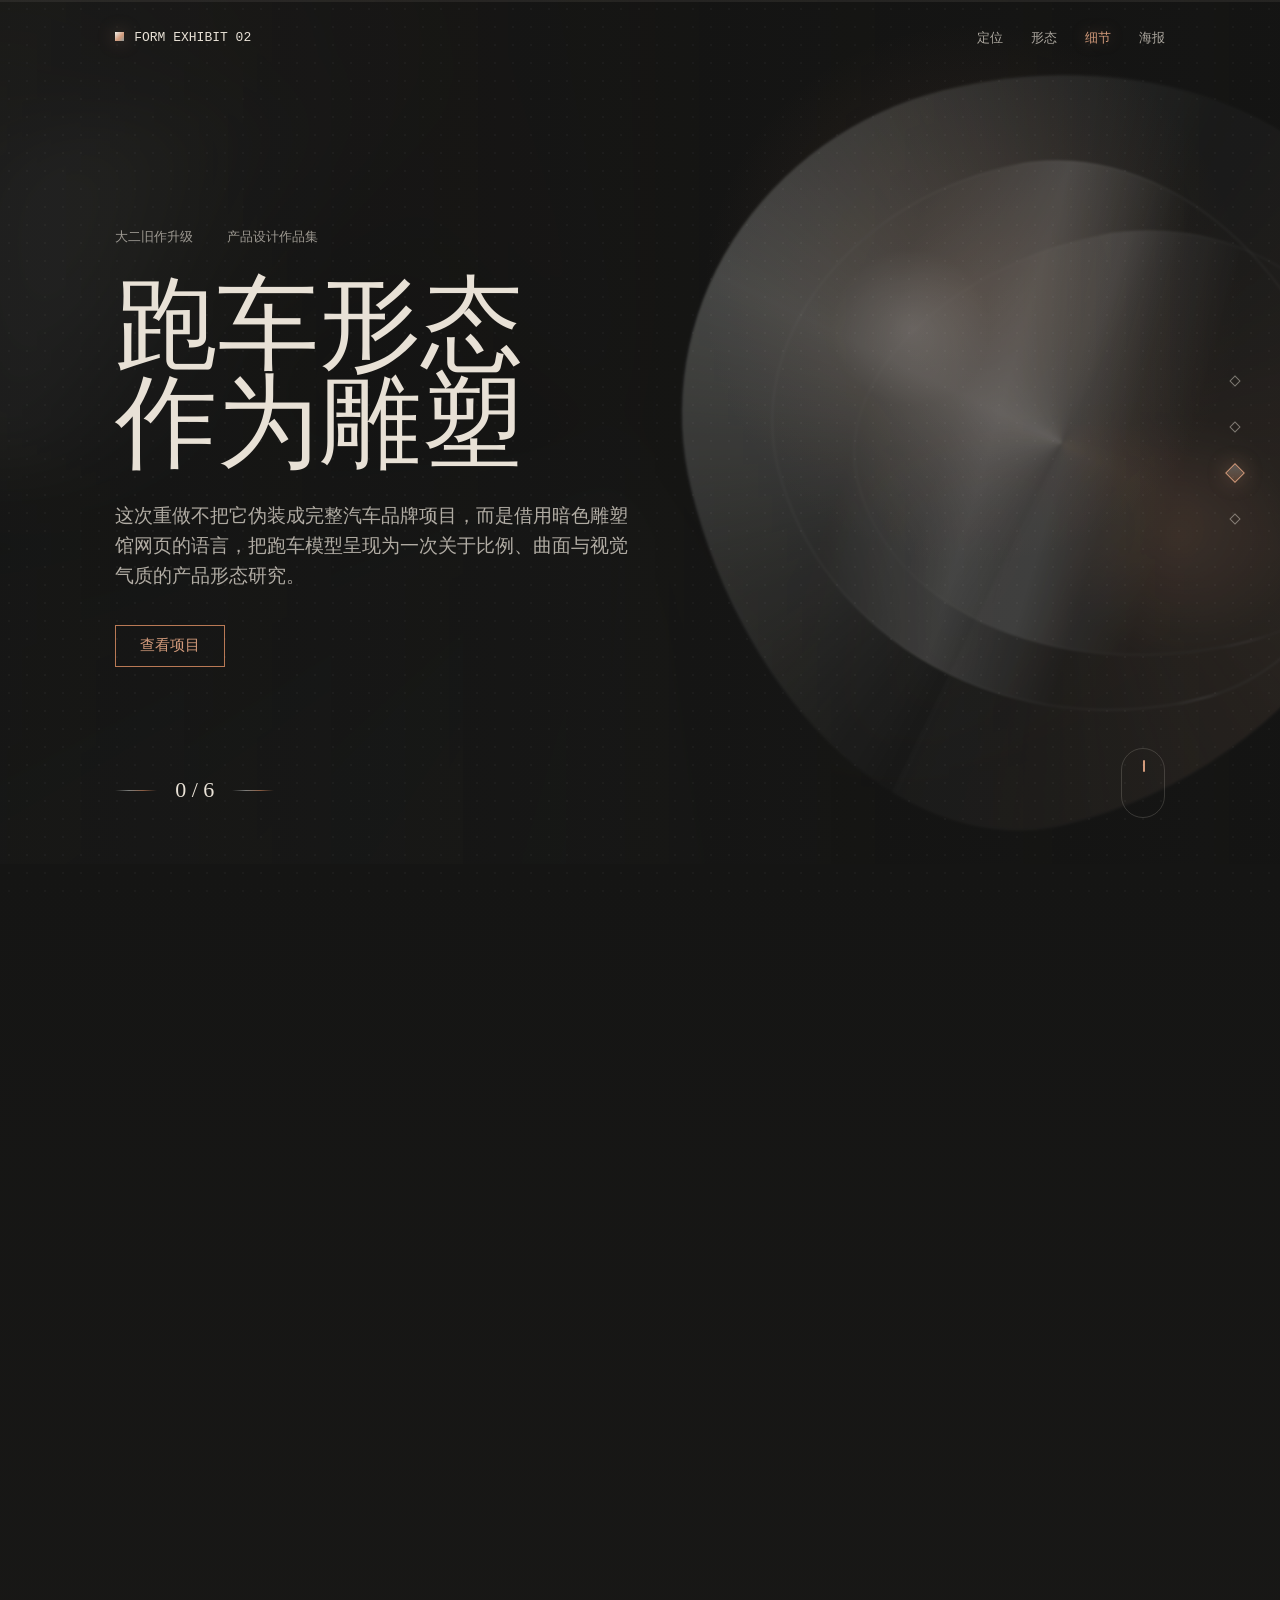
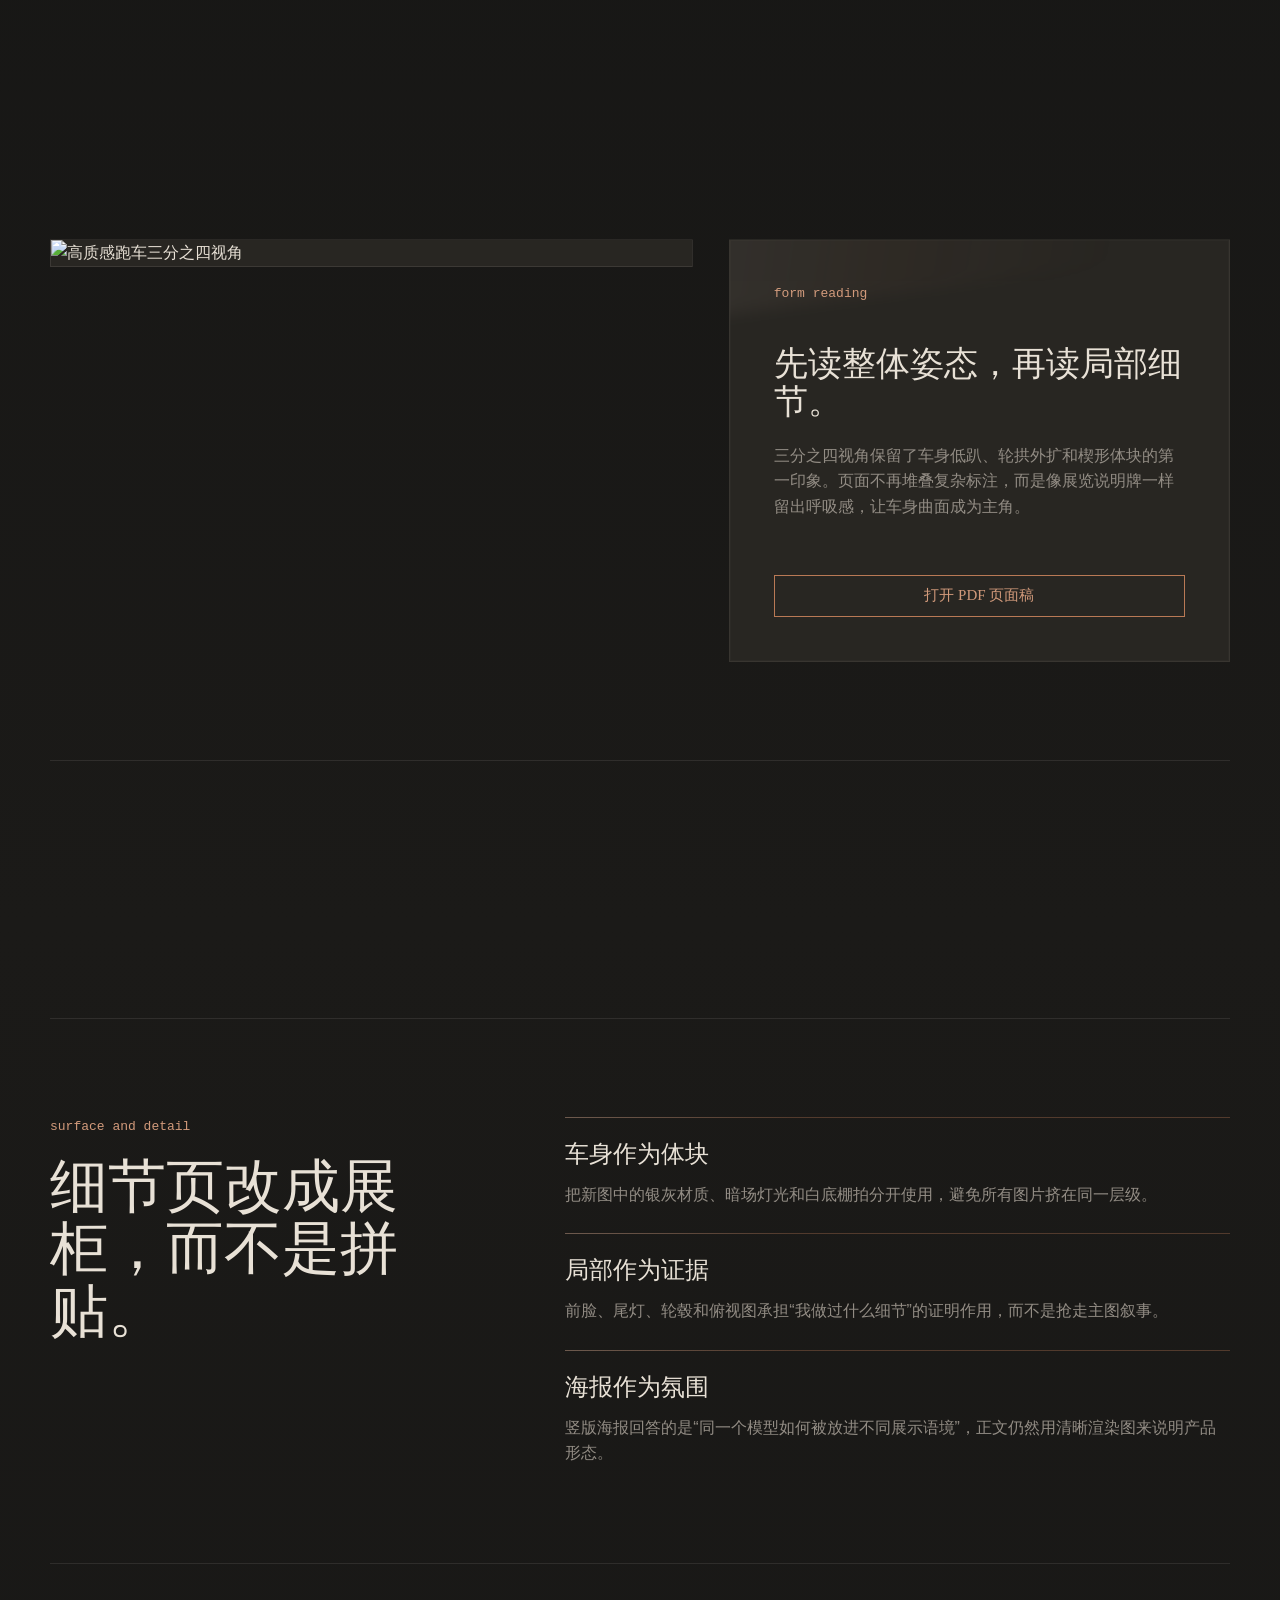
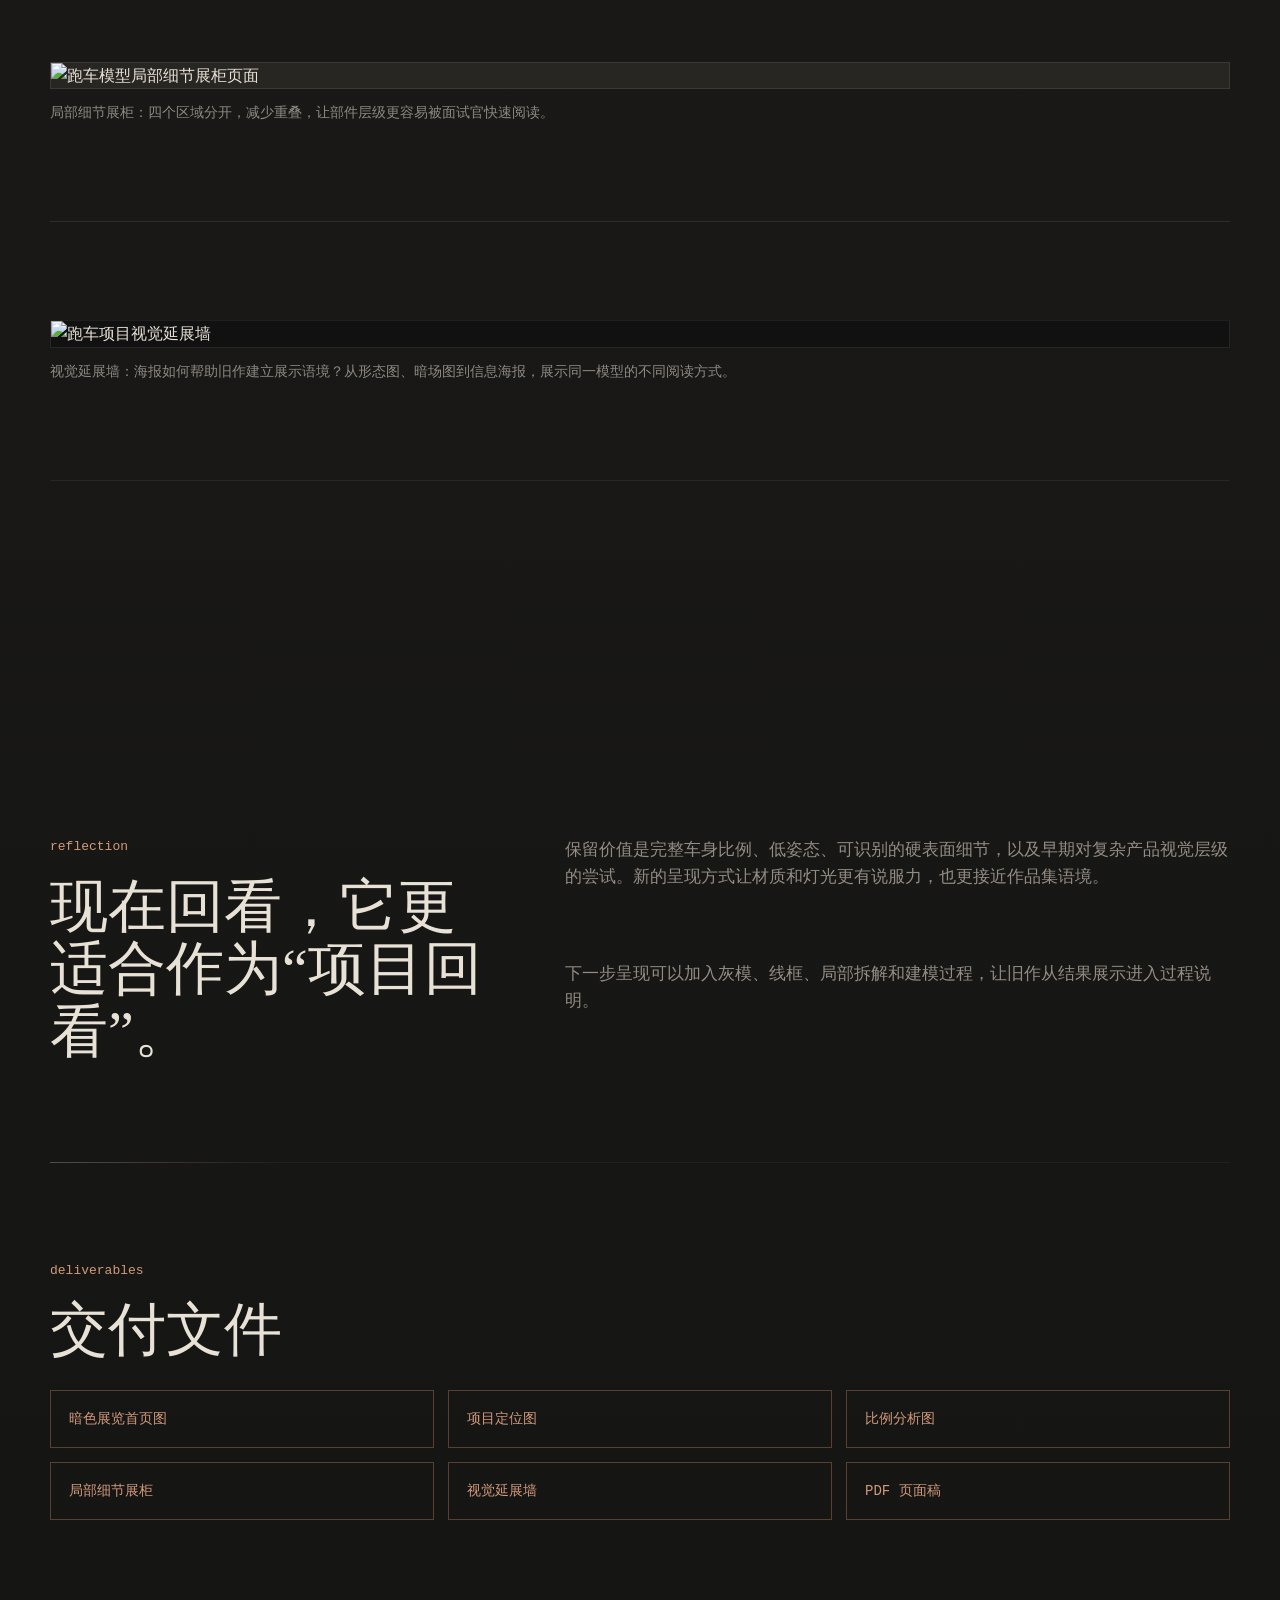
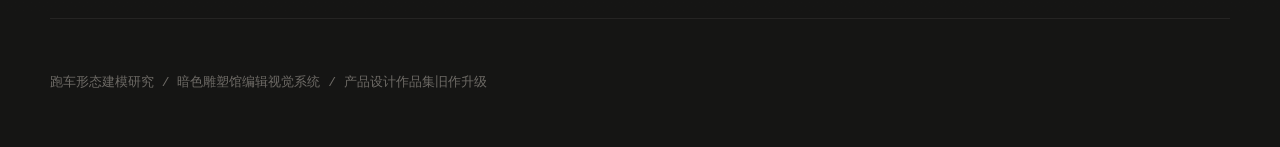
==== index.html @ 21f2e581 "Add portfolio page files" ====
<!doctype html>
<html lang="zh-CN">
  <head>
    <meta charset="utf-8">
    <meta name="viewport" content="width=device-width, initial-scale=1">
    <title>跑车形态建模研究｜旧作升级</title>
    <style>
      :root {
        --ink: #151514;
        --deep: #1d1c1a;
        --panel: #282622;
        --paper: #e8e1d6;
        --muted: #928c84;
        --copper: #b97955;
        --copper-soft: #d29a7b;
        --line: rgba(185, 121, 85, 0.42);
        --silver: #edf0ec;
        --steel: #8f9998;
        --liquid: rgba(223, 226, 220, 0.34);
        --ease-art: cubic-bezier(0.19, 1, 0.22, 1);
      }

      * {
        box-sizing: border-box;
      }

      html {
        scroll-behavior: smooth;
      }

      body {
        margin: 0;
        color: var(--paper);
        background: var(--ink);
        font-family: -apple-system, BlinkMacSystemFont, "Helvetica Neue", Arial, sans-serif;
        line-height: 1.58;
        overflow-x: hidden;
        isolation: isolate;
      }

      body::before {
        content: "";
        position: fixed;
        inset: 0;
        pointer-events: none;
        opacity: 0.12;
        background-image: radial-gradient(rgba(255, 255, 255, 0.24) 0 1px, transparent 1.4px);
        background-size: 18px 18px;
        mix-blend-mode: screen;
        z-index: 12;
      }

      .ambient-metal {
        position: fixed;
        inset: -24%;
        z-index: 0;
        pointer-events: none;
        opacity: 0.24;
        background:
          radial-gradient(ellipse at 18% 18%, rgba(237, 240, 236, 0.32), transparent 22%),
          radial-gradient(ellipse at 76% 62%, rgba(185, 121, 85, 0.26), transparent 24%),
          conic-gradient(from 140deg at 50% 50%, transparent, rgba(237, 240, 236, 0.18), rgba(143, 153, 152, 0.24), transparent 42%, rgba(210, 154, 123, 0.16), transparent 70%);
        filter: blur(34px) saturate(1.18);
        mix-blend-mode: screen;
        transform: translate3d(0, 0, 0) rotate(-8deg);
        animation: liquidMetalFloat 18s ease-in-out infinite alternate;
      }

      .ambient-metal::before,
      .ambient-metal::after {
        content: "";
        position: absolute;
        border-radius: 42% 58% 64% 36% / 45% 38% 62% 55%;
        background:
          linear-gradient(115deg, transparent 0 18%, rgba(237, 240, 236, 0.44), rgba(143, 153, 152, 0.18), transparent 58%),
          radial-gradient(circle at 32% 38%, rgba(255, 255, 255, 0.22), transparent 24%);
        -webkit-mask-image: linear-gradient(90deg, transparent, #000 18% 78%, transparent);
        mask-image: linear-gradient(90deg, transparent, #000 18% 78%, transparent);
        mix-blend-mode: screen;
      }

      .ambient-metal::before {
        left: 4%;
        top: 20%;
        width: 54%;
        height: 26%;
        animation: liquidRipple 11s ease-in-out infinite alternate;
      }

      .ambient-metal::after {
        right: 2%;
        bottom: 24%;
        width: 46%;
        height: 22%;
        opacity: 0.76;
        animation: liquidRipple 13s ease-in-out -3s infinite alternate-reverse;
      }

      .page-transition {
        position: fixed;
        inset: 0;
        z-index: 18;
        pointer-events: none;
        opacity: 0;
        transform: scaleX(0);
        transform-origin: left center;
        background:
          linear-gradient(90deg, transparent, rgba(237, 240, 236, 0.14), rgba(210, 154, 123, 0.18), transparent),
          linear-gradient(90deg, rgba(21, 21, 20, 0), rgba(232, 225, 214, 0.08), rgba(21, 21, 20, 0));
        mix-blend-mode: screen;
      }

      body.is-transitioning .page-transition {
        animation: pageMetalWipe 760ms var(--ease-art);
      }

      img {
        display: block;
        width: 100%;
        height: auto;
      }

      a {
        color: inherit;
      }

      button {
        font: inherit;
      }

      .serif {
        font-family: Georgia, "Songti SC", "STSong", serif;
      }

      .mono {
        font-family: ui-monospace, SFMono-Regular, Menlo, Monaco, Consolas, monospace;
      }

      .topbar {
        position: fixed;
        top: 28px;
        left: 9vw;
        right: 9vw;
        z-index: 2;
        display: flex;
        justify-content: space-between;
        align-items: center;
        color: rgba(232, 225, 214, 0.88);
        font-size: 13px;
        mix-blend-mode: normal;
        transition: top 420ms ease, padding 420ms ease, transform 420ms ease, background 420ms ease, border-color 420ms ease;
      }

      .topbar.is-scrolled {
        top: 16px;
        padding: 12px 16px;
        background: rgba(21, 21, 20, 0.72);
        border: 1px solid rgba(232, 225, 214, 0.10);
        backdrop-filter: blur(18px);
        box-shadow: 0 18px 48px rgba(0, 0, 0, 0.24);
        animation: panelBreath 5.8s ease-in-out infinite;
      }

      .brand {
        letter-spacing: 0;
        color: var(--paper);
      }

      .brand::before {
        content: "";
        display: inline-block;
        width: 9px;
        height: 9px;
        margin-right: 10px;
        background: linear-gradient(135deg, var(--silver), var(--copper-soft) 58%, var(--steel));
        box-shadow: 0 0 18px rgba(210, 154, 123, 0.34);
        vertical-align: 0;
        animation: breathGlow 4.8s ease-in-out infinite;
      }

      nav {
        display: flex;
        gap: 28px;
      }

      nav a {
        color: rgba(232, 225, 214, 0.72);
        text-decoration: none;
        transition: color 220ms ease, text-shadow 220ms ease;
      }

      nav a:hover,
      nav a.is-active {
        color: var(--copper-soft);
        text-shadow: 0 0 16px rgba(210, 154, 123, 0.35);
      }

      .progress {
        position: fixed;
        top: 0;
        left: 0;
        right: 0;
        z-index: 20;
        height: 2px;
        background: rgba(232, 225, 214, 0.08);
      }

      .progress span {
        display: block;
        width: calc(var(--progress, 0) * 1%);
        height: 100%;
        background: linear-gradient(90deg, var(--copper), var(--silver), var(--copper-soft));
        box-shadow: 0 0 18px rgba(210, 154, 123, 0.44);
        transition: width 90ms linear;
        animation: breathLine 4.2s ease-in-out infinite;
      }

      .chapter-rail {
        position: fixed;
        right: 28px;
        top: 50%;
        z-index: 8;
        display: grid;
        gap: 12px;
        transform: translateY(-50%);
      }

      .chapter-dot {
        width: 34px;
        height: 34px;
        border: 0;
        background: transparent;
        color: rgba(232, 225, 214, 0.46);
        cursor: pointer;
        position: relative;
      }

      .chapter-dot::before {
        content: "";
        position: absolute;
        left: 50%;
        top: 50%;
        width: 6px;
        height: 6px;
        border: 1px solid currentColor;
        transform: translate(-50%, -50%) rotate(45deg);
        transition: width 220ms ease, height 220ms ease, color 220ms ease, background 220ms ease;
      }

      .chapter-dot.is-active {
        color: var(--copper-soft);
      }

      .chapter-dot.is-active::before {
        width: 12px;
        height: 12px;
        background: linear-gradient(135deg, rgba(237, 240, 236, 0.26), rgba(185, 121, 85, 0.32));
        box-shadow: 0 0 20px rgba(210, 154, 123, 0.38);
        animation: breathGlow 4.6s ease-in-out infinite;
      }

      .hero {
        min-height: 96vh;
        position: relative;
        display: grid;
        grid-template-columns: minmax(0, 0.9fr) minmax(420px, 0.8fr);
        gap: 72px;
        align-items: center;
        padding: 110px 9vw 80px;
        overflow: hidden;
        background:
          radial-gradient(circle at 76% 34%, rgba(185, 121, 85, 0.16), transparent 24%),
          linear-gradient(90deg, rgba(21, 21, 20, 0.58), rgba(21, 21, 20, 0.92)),
          url("assets/sculptural-editorial/source/08_dark_rear.png") center / cover no-repeat;
        background-position: center calc(50% + var(--hero-shift, 0px));
        isolation: isolate;
      }

      .metal-flow {
        position: absolute;
        right: -12vw;
        top: 8vh;
        z-index: 0;
        width: min(58vw, 760px);
        height: min(58vw, 760px);
        pointer-events: none;
        opacity: 0.42;
        border-radius: 46% 54% 62% 38% / 44% 42% 58% 56%;
        background:
          radial-gradient(circle at 34% 30%, rgba(255, 255, 255, 0.42), transparent 11%),
          radial-gradient(circle at 62% 66%, rgba(210, 154, 123, 0.28), transparent 18%),
          conic-gradient(from 220deg, rgba(237, 240, 236, 0.02), rgba(237, 240, 236, 0.52), rgba(78, 84, 85, 0.18), rgba(210, 154, 123, 0.26), rgba(237, 240, 236, 0.06));
        filter: blur(1px) contrast(1.08);
        mix-blend-mode: screen;
        transform: rotate(-14deg);
        animation: liquidMetalFloat 14s ease-in-out infinite alternate;
      }

      .metal-flow::before,
      .metal-flow::after {
        content: "";
        position: absolute;
        inset: 12%;
        border-radius: 52% 48% 37% 63% / 42% 62% 38% 58%;
        border: 1px solid rgba(237, 240, 236, 0.18);
        background: linear-gradient(120deg, transparent 0 24%, rgba(255, 255, 255, 0.34), transparent 58%);
        mix-blend-mode: screen;
        animation: liquidRipple 8.5s ease-in-out infinite alternate;
      }

      .metal-flow::after {
        inset: 24% 5% 18% 22%;
        opacity: 0.7;
        animation-duration: 10.5s;
        animation-direction: alternate-reverse;
      }

      .hero::after {
        content: "";
        position: absolute;
        inset: auto 9vw 46px auto;
        width: 42px;
        height: 68px;
        border: 1px solid rgba(232, 225, 214, 0.22);
        border-radius: 999px;
        opacity: 0.8;
        z-index: 2;
      }

      .hero::before {
        content: "";
        position: absolute;
        right: calc(9vw + 20px);
        bottom: 92px;
        z-index: 1;
        width: 2px;
        height: 12px;
        background: var(--copper-soft);
        border-radius: 999px;
        animation: scrollPulse 1.6s ease-in-out infinite;
      }

      .hero-inner {
        position: relative;
        z-index: 2;
        max-width: 760px;
        animation: heroTextIn 900ms ease both;
      }

      .hero-visual {
        position: relative;
        z-index: 1;
        width: min(100%, 720px);
        margin: 0 0 0 auto;
        cursor: zoom-in;
        animation: heroImageIn 1100ms 120ms ease both;
      }

      .hero-visual::before {
        content: "";
        position: absolute;
        inset: -28px;
        border: 1px solid rgba(232, 225, 214, 0.10);
        transform: translate(22px, 22px);
      }

      .hero-visual img {
        position: relative;
        z-index: 1;
        border: 1px solid rgba(232, 225, 214, 0.18);
        box-shadow: 0 24px 80px rgba(0, 0, 0, 0.36);
      }

      .meta-line {
        display: flex;
        flex-wrap: wrap;
        gap: 34px;
        margin-bottom: 28px;
        color: rgba(232, 225, 214, 0.64);
        font-size: 13px;
      }

      h1,
      h2,
      h3 {
        margin: 0;
        font-family: Georgia, "Songti SC", "STSong", serif;
        font-weight: 400;
        letter-spacing: 0;
      }

      h1 {
        max-width: 720px;
        font-size: clamp(48px, 8vw, 104px);
        line-height: 0.96;
      }

      .hero-copy {
        max-width: 620px;
        margin: 28px 0 0;
        color: rgba(232, 225, 214, 0.74);
        font-size: 19px;
      }

      .outline-button {
        display: inline-flex;
        align-items: center;
        justify-content: center;
        min-height: 42px;
        margin-top: 34px;
        padding: 0 24px;
        border: 1px solid var(--copper);
        color: var(--copper-soft);
        text-decoration: none;
        font-family: Georgia, "Songti SC", "STSong", serif;
        font-size: 15px;
        cursor: pointer;
        position: relative;
        overflow: hidden;
        isolation: isolate;
        box-shadow: 0 0 0 rgba(210, 154, 123, 0);
        transition: background 240ms ease, color 240ms ease, transform 240ms ease, border-color 240ms ease, box-shadow 240ms ease;
      }

      .outline-button::before {
        content: "";
        position: absolute;
        inset: -55% -80%;
        pointer-events: none;
        background: linear-gradient(105deg, transparent 34%, rgba(237, 240, 236, 0.42), rgba(210, 154, 123, 0.26), transparent 66%);
        mix-blend-mode: screen;
        transform: translateX(-58%) rotate(10deg);
        transition: transform 720ms var(--ease-art), opacity 300ms ease;
        opacity: 0;
      }

      .outline-button:hover {
        background: rgba(185, 121, 85, 0.15);
        border-color: var(--copper-soft);
        color: var(--paper);
        transform: translateY(-2px);
        box-shadow: 0 0 26px rgba(210, 154, 123, 0.18);
      }

      .outline-button:hover::before {
        opacity: 1;
        transform: translateX(58%) rotate(10deg);
      }

      .hero-count {
        position: absolute;
        left: 9vw;
        bottom: 56px;
        display: flex;
        gap: 18px;
        align-items: center;
        color: var(--paper);
        font-family: Georgia, "Songti SC", "STSong", serif;
        font-size: 22px;
        z-index: 2;
      }

      .hero-count::before,
      .hero-count::after {
        content: "";
        width: 42px;
        height: 1px;
        background: linear-gradient(90deg, transparent, rgba(237, 240, 236, 0.48), rgba(185, 121, 85, 0.72), transparent);
        animation: breathLine 4.8s ease-in-out infinite;
      }

      main {
        position: relative;
        z-index: 1;
        overflow: hidden;
        background: linear-gradient(180deg, var(--ink), #1b1a18 42%, var(--ink));
      }

      section {
        width: min(1180px, calc(100% - 48px));
        margin: 0 auto;
        padding: 98px 0;
        border-bottom: 1px solid rgba(232, 225, 214, 0.10);
        scroll-margin-top: 96px;
        position: relative;
      }

      section::before {
        content: "";
        position: absolute;
        left: 0;
        top: -1px;
        width: clamp(92px, 18vw, 260px);
        height: 1px;
        background: linear-gradient(90deg, rgba(237, 240, 236, 0.62), rgba(185, 121, 85, 0.56), transparent);
        opacity: 0.24;
        transform: scaleX(0.5);
        transform-origin: left center;
        transition: opacity 920ms ease, transform 920ms var(--ease-art);
      }

      .reveal {
        opacity: 0;
        transform: translateY(42px);
        filter: blur(10px);
        clip-path: inset(9% 0 0 0);
        transition:
          opacity 900ms var(--ease-art) var(--reveal-delay, 0ms),
          transform 900ms var(--ease-art) var(--reveal-delay, 0ms),
          filter 900ms ease var(--reveal-delay, 0ms),
          clip-path 900ms var(--ease-art) var(--reveal-delay, 0ms);
      }

      .reveal.slide-left {
        transform: translateX(-46px) skewY(1.6deg);
      }

      .reveal.slide-right {
        transform: translateX(46px) skewY(-1.6deg);
      }

      .reveal.scale-in {
        transform: scale(0.94);
      }

      .reveal.tilt-in {
        transform: perspective(900px) rotateX(7deg) translateY(46px);
        transform-origin: top center;
      }

      .reveal.wipe-up {
        transform: translateY(14px);
        clip-path: inset(100% 0 0 0);
      }

      .reveal.depth-in {
        transform: translateY(54px) scale(0.975);
        filter: blur(14px) brightness(0.86);
      }

      .reveal.in-view {
        opacity: 1;
        transform: none;
        filter: none;
        clip-path: inset(0);
      }

      section.reveal.in-view::before {
        opacity: 0.72;
        transform: scaleX(1);
      }

      .intro {
        display: grid;
        grid-template-columns: 0.88fr 1.12fr;
        gap: 78px;
        align-items: start;
      }

      .eyebrow {
        margin: 0 0 18px;
        color: var(--copper-soft);
        font-size: 13px;
      }

      h2 {
        font-size: clamp(34px, 5vw, 58px);
        line-height: 1.08;
      }

      p {
        margin: 0;
        color: var(--muted);
        font-size: 16px;
      }

      .body-copy {
        display: grid;
        gap: 22px;
      }

      .body-copy p {
        font-size: 17px;
      }

      .meta-table {
        border-top: 1px solid var(--line);
      }

      .meta-row {
        display: grid;
        grid-template-columns: 138px 1fr;
        gap: 20px;
        padding: 18px 0;
        border-bottom: 1px solid rgba(185, 121, 85, 0.24);
      }

      .meta-label {
        color: var(--copper-soft);
        font-size: 13px;
      }

      .meta-value {
        color: var(--paper);
        font-size: 15px;
      }

      .wide-image {
        width: min(1500px, calc(100vw - 48px));
        margin-left: 50%;
        transform: translateX(-50%);
        background: #111;
        position: relative;
        overflow: hidden;
        box-shadow: 0 34px 90px rgba(0, 0, 0, 0.22);
      }

      .wide-image::before {
        content: "";
        position: absolute;
        inset: 0;
        z-index: 2;
        pointer-events: none;
        background: linear-gradient(104deg, transparent 8%, rgba(237, 240, 236, 0.2) 32%, rgba(210, 154, 123, 0.14) 44%, transparent 62%);
        mix-blend-mode: screen;
        transform: translateX(-76%) skewX(-12deg);
        animation: liquidScan 7.5s ease-in-out infinite;
      }

      .wide-image img {
        max-height: none;
        object-fit: contain;
        position: relative;
        z-index: 1;
      }

      .caption {
        margin-top: 14px;
        color: rgba(232, 225, 214, 0.54);
        font-size: 14px;
      }

      .split-feature {
        display: grid;
        grid-template-columns: 1fr 0.78fr;
        gap: 36px;
        align-items: stretch;
      }

      .feature-panel {
        background: var(--panel);
        padding: 44px;
        display: grid;
        align-content: center;
        gap: 22px;
        border: 1px solid rgba(232, 225, 214, 0.08);
        position: relative;
        overflow: hidden;
        box-shadow: inset 0 0 0 1px rgba(237, 240, 236, 0.02);
      }

      .feature-panel::before {
        content: "";
        position: absolute;
        inset: -45% -25% auto;
        height: 62%;
        pointer-events: none;
        background: linear-gradient(105deg, transparent, rgba(237, 240, 236, 0.20), rgba(210, 154, 123, 0.12), transparent);
        filter: blur(8px);
        opacity: 0.38;
        transform: translateX(-32%) rotate(-7deg);
        animation: liquidScan 8.4s ease-in-out infinite;
      }

      .feature-panel.in-view {
        animation: panelBreath 6.2s ease-in-out infinite;
      }

      .feature-panel h3 {
        font-size: 34px;
        line-height: 1.12;
      }

      .grid-two,
      .grid-three {
        display: grid;
        gap: 28px;
      }

      .grid-two {
        grid-template-columns: repeat(2, minmax(0, 1fr));
      }

      .grid-three {
        grid-template-columns: repeat(3, minmax(0, 1fr));
      }

      figure {
        margin: 0;
        position: relative;
        overflow: clip;
        cursor: zoom-in;
        isolation: isolate;
        transition: transform 320ms ease, filter 320ms ease;
      }

      figure::before {
        content: "";
        position: absolute;
        inset: 0;
        z-index: 2;
        pointer-events: none;
        background: linear-gradient(112deg, transparent 18%, rgba(237, 240, 236, 0.28), rgba(210, 154, 123, 0.14), transparent 62%);
        mix-blend-mode: screen;
        opacity: 0;
        transform: translateX(-92%) skewX(-14deg);
      }

      figure img {
        background: var(--panel);
        border: 1px solid rgba(232, 225, 214, 0.10);
        position: relative;
        z-index: 1;
        transition: transform 520ms ease, filter 520ms ease, border-color 320ms ease;
      }

      figure:hover {
        transform: translateY(-4px);
      }

      figure:hover::before {
        animation: metalSweep 980ms var(--ease-art);
        opacity: 0.72;
      }

      figure:hover img {
        transform: scale(1.018);
        filter: brightness(1.06);
        border-color: rgba(185, 121, 85, 0.42);
      }

      figure.reveal.in-view:hover {
        transform: translateY(-4px);
      }

      figcaption {
        padding-top: 12px;
        color: rgba(232, 225, 214, 0.56);
        font-size: 14px;
        position: relative;
        z-index: 3;
      }

      .analysis {
        display: grid;
        grid-template-columns: 0.8fr 1.2fr;
        gap: 72px;
      }

      .points {
        display: grid;
        gap: 26px;
      }

      .point {
        padding-top: 18px;
        border-top: 1px solid rgba(185, 121, 85, 0.35);
        position: relative;
        transition: border-color 260ms ease, transform 260ms ease;
      }

      .point::before {
        content: "";
        position: absolute;
        left: 0;
        top: -1px;
        width: 34%;
        height: 1px;
        background: linear-gradient(90deg, rgba(237, 240, 236, 0.62), transparent);
        opacity: 0.28;
        animation: breathLine 5.6s ease-in-out infinite;
      }

      .point:hover {
        border-color: var(--copper-soft);
        transform: translateX(6px);
      }

      .point strong {
        display: block;
        margin-bottom: 8px;
        color: var(--paper);
        font-family: Georgia, "Songti SC", "STSong", serif;
        font-size: 24px;
        font-weight: 400;
      }

      .poster-wall {
        background: #111;
      }

      .asset-list {
        display: grid;
        grid-template-columns: repeat(3, minmax(0, 1fr));
        gap: 14px;
      }

      .asset-list a {
        min-height: 58px;
        display: flex;
        align-items: center;
        border: 1px solid rgba(185, 121, 85, 0.42);
        padding: 0 18px;
        color: var(--copper-soft);
        text-decoration: none;
        font-size: 14px;
        position: relative;
        overflow: hidden;
        transition: background 220ms ease, color 220ms ease, transform 220ms ease, box-shadow 220ms ease;
      }

      .asset-list a::before {
        content: "";
        position: absolute;
        inset: 0;
        pointer-events: none;
        background: linear-gradient(100deg, transparent 12%, rgba(237, 240, 236, 0.18), transparent 42%);
        opacity: 0;
        transform: translateX(-70%);
        transition: transform 560ms var(--ease-art), opacity 220ms ease;
      }

      .asset-list a:hover {
        background: rgba(185, 121, 85, 0.12);
        color: var(--paper);
        transform: translateY(-2px);
        box-shadow: 0 0 22px rgba(210, 154, 123, 0.14);
      }

      .asset-list a:hover::before {
        opacity: 1;
        transform: translateX(82%);
      }

      .lightbox {
        position: fixed;
        inset: 0;
        z-index: 30;
        display: grid;
        grid-template-rows: 1fr auto;
        padding: 34px;
        background: rgba(10, 10, 9, 0.88);
        backdrop-filter: blur(22px);
        opacity: 0;
        pointer-events: none;
        transform: scale(0.985) translateY(12px);
        transition: opacity 320ms ease, transform 520ms var(--ease-art);
        overflow: hidden;
      }

      .lightbox::before {
        content: "";
        position: absolute;
        inset: -30%;
        pointer-events: none;
        opacity: 0.34;
        background:
          radial-gradient(ellipse at 24% 26%, rgba(237, 240, 236, 0.34), transparent 22%),
          conic-gradient(from 45deg, transparent, rgba(210, 154, 123, 0.16), rgba(237, 240, 236, 0.22), transparent 54%);
        filter: blur(28px);
        mix-blend-mode: screen;
        transform: rotate(-10deg) scale(0.95);
      }

      .lightbox.is-open {
        opacity: 1;
        pointer-events: auto;
        transform: scale(1) translateY(0);
      }

      .lightbox.is-open::before {
        animation: liquidMetalFloat 10s ease-in-out infinite alternate;
      }

      .lightbox img {
        width: min(100%, 1440px);
        max-height: calc(100vh - 150px);
        margin: auto;
        object-fit: contain;
        border: 1px solid rgba(232, 225, 214, 0.14);
        background: #0d0d0c;
        position: relative;
        z-index: 1;
        opacity: 0;
        transform: translateY(18px) scale(0.985);
        transition: opacity 420ms ease 80ms, transform 560ms var(--ease-art) 80ms, border-color 320ms ease;
      }

      .lightbox.is-open img {
        opacity: 1;
        transform: none;
        border-color: rgba(237, 240, 236, 0.24);
      }

      .lightbox-caption {
        max-width: 980px;
        margin: 18px auto 0;
        color: rgba(232, 225, 214, 0.72);
        text-align: center;
        position: relative;
        z-index: 1;
      }

      .lightbox button {
        position: absolute;
        border: 1px solid rgba(185, 121, 85, 0.55);
        background: rgba(21, 21, 20, 0.72);
        color: var(--paper);
        cursor: pointer;
        z-index: 2;
        transition: background 220ms ease, border-color 220ms ease, box-shadow 220ms ease;
      }

      .lightbox button:hover {
        background: rgba(185, 121, 85, 0.20);
        border-color: var(--copper-soft);
        box-shadow: 0 0 20px rgba(210, 154, 123, 0.18);
      }

      .lightbox-close {
        top: 24px;
        right: 24px;
        width: 44px;
        height: 44px;
      }

      .lightbox-prev,
      .lightbox-next {
        top: 50%;
        width: 46px;
        height: 72px;
        transform: translateY(-50%);
      }

      .lightbox-prev {
        left: 24px;
      }

      .lightbox-next {
        right: 24px;
      }

      @keyframes heroTextIn {
        from {
          opacity: 0;
          transform: translateY(28px);
          filter: blur(8px);
        }
        to {
          opacity: 1;
          transform: none;
          filter: none;
        }
      }

      @keyframes heroImageIn {
        from {
          opacity: 0;
          transform: translateX(38px) scale(0.97);
          filter: blur(10px);
        }
        to {
          opacity: 1;
          transform: none;
          filter: none;
        }
      }

      @keyframes scrollPulse {
        0%, 100% {
          transform: translateY(0);
          opacity: 0.35;
        }
        50% {
          transform: translateY(14px);
          opacity: 1;
        }
      }

      @keyframes liquidMetalFloat {
        0% {
          transform: translate3d(-2%, 1%, 0) rotate(-12deg) scale(0.98);
          border-radius: 46% 54% 62% 38% / 44% 42% 58% 56%;
        }
        50% {
          transform: translate3d(3%, -2%, 0) rotate(-6deg) scale(1.04);
          border-radius: 58% 42% 46% 54% / 54% 38% 62% 46%;
        }
        100% {
          transform: translate3d(-1%, 3%, 0) rotate(-16deg) scale(1.01);
          border-radius: 40% 60% 54% 46% / 48% 58% 42% 52%;
        }
      }

      @keyframes liquidRipple {
        from {
          transform: translateX(-6%) rotate(-4deg) scaleX(0.94);
          opacity: 0.42;
        }
        to {
          transform: translateX(8%) rotate(5deg) scaleX(1.06);
          opacity: 0.82;
        }
      }

      @keyframes liquidScan {
        0%, 18% {
          transform: translateX(-86%) skewX(-12deg);
          opacity: 0;
        }
        46% {
          opacity: 0.72;
        }
        78%, 100% {
          transform: translateX(86%) skewX(-12deg);
          opacity: 0;
        }
      }

      @keyframes metalSweep {
        from {
          transform: translateX(-95%) skewX(-14deg);
          opacity: 0;
        }
        34% {
          opacity: 0.72;
        }
        to {
          transform: translateX(95%) skewX(-14deg);
          opacity: 0;
        }
      }

      @keyframes breathGlow {
        0%, 100% {
          box-shadow: 0 0 12px rgba(210, 154, 123, 0.20);
          opacity: 0.72;
        }
        50% {
          box-shadow: 0 0 28px rgba(237, 240, 236, 0.22), 0 0 34px rgba(210, 154, 123, 0.34);
          opacity: 1;
        }
      }

      @keyframes breathLine {
        0%, 100% {
          opacity: 0.42;
          filter: brightness(0.9);
        }
        50% {
          opacity: 0.9;
          filter: brightness(1.28);
        }
      }

      @keyframes panelBreath {
        0%, 100% {
          border-color: rgba(232, 225, 214, 0.08);
          box-shadow: inset 0 0 0 1px rgba(237, 240, 236, 0.02), 0 0 0 rgba(210, 154, 123, 0);
        }
        50% {
          border-color: rgba(210, 154, 123, 0.22);
          box-shadow: inset 0 0 0 1px rgba(237, 240, 236, 0.04), 0 0 36px rgba(210, 154, 123, 0.08);
        }
      }

      @keyframes pageMetalWipe {
        0% {
          opacity: 0;
          transform: scaleX(0);
          transform-origin: left center;
        }
        38% {
          opacity: 0.9;
          transform: scaleX(1);
          transform-origin: left center;
        }
        39% {
          transform-origin: right center;
        }
        100% {
          opacity: 0;
          transform: scaleX(0);
          transform-origin: right center;
        }
      }

      footer {
        width: min(1180px, calc(100% - 48px));
        margin: 0 auto;
        padding: 54px 0;
        color: rgba(232, 225, 214, 0.42);
        font-size: 13px;
        position: relative;
        z-index: 1;
      }

      @media (max-width: 860px) {
        .topbar {
          left: 24px;
          right: 24px;
        }

        nav {
          display: none;
        }

        .chapter-rail {
          display: none;
        }

        .hero {
          min-height: 88vh;
          grid-template-columns: 1fr;
          gap: 38px;
          padding: 100px 24px 80px;
        }

        .metal-flow {
          right: -58vw;
          top: 18vh;
          width: 118vw;
          height: 84vw;
          opacity: 0.28;
        }

        .hero-count {
          left: 24px;
        }

        section,
        footer {
          width: min(100% - 28px, 1180px);
        }

        section {
          padding: 68px 0;
        }

        .intro,
        .split-feature,
        .analysis,
        .grid-two,
        .grid-three,
        .asset-list {
          grid-template-columns: 1fr;
          gap: 30px;
        }

        .feature-panel {
          padding: 28px;
        }

        .meta-row {
          grid-template-columns: 1fr;
          gap: 4px;
        }

        .lightbox {
          padding: 18px;
        }

        .lightbox-prev,
        .lightbox-next {
          display: none;
        }

        .ambient-metal {
          opacity: 0.16;
        }
      }

      @media (prefers-reduced-motion: reduce) {
        *,
        *::before,
        *::after {
          animation-duration: 0.01ms !important;
          animation-iteration-count: 1 !important;
          scroll-behavior: auto !important;
          transition-duration: 0.01ms !important;
        }

        .reveal {
          opacity: 1;
          transform: none;
          filter: none;
          clip-path: inset(0);
        }
      }
    </style>
  </head>
  <body>
    <div class="ambient-metal" aria-hidden="true"></div>
    <div class="page-transition" aria-hidden="true"></div>
    <div class="progress" aria-hidden="true"><span></span></div>
    <div class="chapter-rail" aria-label="章节快速导航">
      <button class="chapter-dot" type="button" data-target="context" aria-label="定位"></button>
      <button class="chapter-dot" type="button" data-target="form" aria-label="形态"></button>
      <button class="chapter-dot" type="button" data-target="detail" aria-label="细节"></button>
      <button class="chapter-dot" type="button" data-target="poster" aria-label="海报"></button>
    </div>
    <header class="hero">
      <div class="metal-flow" aria-hidden="true"></div>
      <div class="topbar">
        <div class="brand mono">FORM EXHIBIT 02</div>
        <nav aria-label="项目导航">
          <a href="#context">定位</a>
          <a href="#form">形态</a>
          <a href="#detail">细节</a>
          <a href="#poster">海报</a>
        </nav>
      </div>
      <div class="hero-inner">
        <div class="meta-line">
          <span>大二旧作升级</span>
          <span>产品设计作品集</span>
        </div>
        <h1>跑车形态<br>作为雕塑</h1>
        <p class="hero-copy">这次重做不把它伪装成完整汽车品牌项目，而是借用暗色雕塑馆网页的语言，把跑车模型呈现为一次关于比例、曲面与视觉气质的产品形态研究。</p>
        <a class="outline-button" href="#context">查看项目</a>
      </div>
      <div class="hero-count">0 / 6</div>
    </header>

    <main>
      <section id="context" class="intro">
        <div>
          <p class="eyebrow mono">project framing</p>
          <h2>旧作的价值，不在于它像不像真实跑车，而在于它如何说明我对复杂产品形态的早期训练。</h2>
        </div>
        <div class="body-copy">
          <p>新文档里的高质感渲染图和海报图，让这个项目有了更成熟的视觉入口。我把它们放进“展览图录”式页面中：降低广告感，强化作品集里的策展感和反思性。</p>
          <p>参考图的核心语言是暗色博物馆网站、衬线标题、暖铜色细线、灰度影像和分段式滚动叙事。应用到跑车项目后，重点从“速度”和“品牌”转为“雕塑感、比例、曲面张力、细节层级”。</p>
          <div class="meta-table mono">
            <div class="meta-row">
              <div class="meta-label">项目类型</div>
              <div class="meta-value">三维形态研究 / 硬表面建模</div>
            </div>
            <div class="meta-row">
              <div class="meta-label">素材更新</div>
              <div class="meta-value">高质感渲染图 / 竖版海报 / 原始渲染保留</div>
            </div>
            <div class="meta-row">
              <div class="meta-label">视觉方向</div>
              <div class="meta-value">黑灰展览图录 / 暖铜色标注 / 克制编辑排版</div>
            </div>
            <div class="meta-row">
              <div class="meta-label">作品集作用</div>
              <div class="meta-value">呈现产品设计方向中的形态、材质和叙事能力</div>
            </div>
          </div>
        </div>
      </section>

      <section id="form">
        <div class="wide-image">
          <img src="assets/sculptural-editorial/exhibition-overview.jpg" alt="跑车旧作升级的暗色展览图录页面">
        </div>
        <p class="caption">首页之后使用“展项说明”结构，把模型从单张渲染图转成可阅读的作品集叙事。</p>
      </section>

      <section class="split-feature">
        <figure>
          <img src="assets/sculptural-editorial/source/01_three-quarter_studio.png" alt="高质感跑车三分之四视角">
        </figure>
        <div class="feature-panel">
          <p class="eyebrow mono">form reading</p>
          <h3>先读整体姿态，再读局部细节。</h3>
          <p>三分之四视角保留了车身低趴、轮拱外扩和楔形体块的第一印象。页面不再堆叠复杂标注，而是像展览说明牌一样留出呼吸感，让车身曲面成为主角。</p>
          <a class="outline-button" href="supercar-sculptural-study.pdf">打开 PDF 页面稿</a>
        </div>
      </section>

      <section>
        <figure>
          <img src="assets/sculptural-editorial/proportion-study.jpg" alt="跑车侧面比例分析页面">
          <figcaption>比例页：用暖铜色细线标出轴距、视觉重心和座舱压缩关系，保留产品设计作品集需要的分析性。</figcaption>
        </figure>
      </section>

      <section id="detail" class="analysis">
        <div>
          <p class="eyebrow mono">surface and detail</p>
          <h2>细节页改成展柜，而不是拼贴。</h2>
        </div>
        <div class="points">
          <div class="point">
            <strong>车身作为体块</strong>
            <p>把新图中的银灰材质、暗场灯光和白底棚拍分开使用，避免所有图片挤在同一层级。</p>
          </div>
          <div class="point">
            <strong>局部作为证据</strong>
            <p>前脸、尾灯、轮毂和俯视图承担“我做过什么细节”的证明作用，而不是抢走主图叙事。</p>
          </div>
          <div class="point">
            <strong>海报作为氛围</strong>
            <p>竖版海报回答的是“同一个模型如何被放进不同展示语境”，正文仍然用清晰渲染图来说明产品形态。</p>
          </div>
        </div>
      </section>

      <section>
        <figure>
          <img src="assets/sculptural-editorial/detail-salon.jpg" alt="跑车模型局部细节展柜页面">
          <figcaption>局部细节展柜：四个区域分开，减少重叠，让部件层级更容易被面试官快速阅读。</figcaption>
        </figure>
      </section>

      <section id="poster">
        <figure>
          <img class="poster-wall" src="assets/sculptural-editorial/poster-wall.jpg" alt="跑车项目视觉延展墙">
          <figcaption>视觉延展墙：海报如何帮助旧作建立展示语境？从形态图、暗场图到信息海报，展示同一模型的不同阅读方式。</figcaption>
        </figure>
      </section>

      <section class="grid-three">
        <figure>
          <img src="assets/sculptural-editorial/source/02_front_closeup.png" alt="跑车前脸局部放大图">
          <figcaption>前脸局部：灯组、进气口和折面语言。</figcaption>
        </figure>
        <figure>
          <img src="assets/sculptural-editorial/source/13_rear_studio.png" alt="跑车尾部棚拍图">
          <figcaption>尾部视角：尾灯、肩线和后体块关系。</figcaption>
        </figure>
        <figure>
          <img src="assets/sculptural-editorial/source/15_top_shadow.png" alt="跑车俯视图">
          <figcaption>俯视视角：座舱比例和车身宽度。</figcaption>
        </figure>
      </section>

      <section class="analysis">
        <div>
          <p class="eyebrow mono">reflection</p>
          <h2>现在回看，它更适合作为“项目回看”。</h2>
        </div>
        <div class="body-copy">
          <p>保留价值是完整车身比例、低姿态、可识别的硬表面细节，以及早期对复杂产品视觉层级的尝试。新的呈现方式让材质和灯光更有说服力，也更接近作品集语境。</p>
          <p>下一步呈现可以加入灰模、线框、局部拆解和建模过程，让旧作从结果展示进入过程说明。</p>
        </div>
      </section>

      <section>
        <p class="eyebrow mono">deliverables</p>
        <h2>交付文件</h2>
        <div class="asset-list mono" style="margin-top: 28px;">
          <a href="assets/sculptural-editorial/museum-hero.jpg">暗色展览首页图</a>
          <a href="assets/sculptural-editorial/exhibition-overview.jpg">项目定位图</a>
          <a href="assets/sculptural-editorial/proportion-study.jpg">比例分析图</a>
          <a href="assets/sculptural-editorial/detail-salon.jpg">局部细节展柜</a>
          <a href="assets/sculptural-editorial/poster-wall.jpg">视觉延展墙</a>
          <a href="supercar-sculptural-study.pdf">PDF 页面稿</a>
        </div>
      </section>
    </main>

    <footer class="mono">
      跑车形态建模研究 / 暗色雕塑馆编辑视觉系统 / 产品设计作品集旧作升级
    </footer>
    <div class="lightbox" aria-hidden="true" role="dialog" aria-label="图片查看器">
      <button class="lightbox-close" type="button" aria-label="关闭">×</button>
      <button class="lightbox-prev" type="button" aria-label="上一张">‹</button>
      <button class="lightbox-next" type="button" aria-label="下一张">›</button>
      <img alt="">
      <p class="lightbox-caption"></p>
    </div>
    <script>
      const root = document.documentElement;
      const topbar = document.querySelector(".topbar");
      const progress = document.querySelector(".progress span");
      const navLinks = [...document.querySelectorAll("nav a")];
      const chapterDots = [...document.querySelectorAll(".chapter-dot")];
      const pageTransition = document.querySelector(".page-transition");
      const prefersReducedMotion = window.matchMedia("(prefers-reduced-motion: reduce)");
      const chapters = ["context", "form", "detail", "poster"]
        .map((id) => document.getElementById(id))
        .filter(Boolean);

      function updateScrollState() {
        const max = Math.max(1, document.body.scrollHeight - window.innerHeight);
        const pct = Math.min(100, Math.max(0, (window.scrollY / max) * 100));
        root.style.setProperty("--progress", pct.toFixed(2));
        root.style.setProperty("--hero-shift", `${Math.min(90, window.scrollY * 0.08)}px`);
        topbar.classList.toggle("is-scrolled", window.scrollY > 80);
      }

      function setActiveChapter(id) {
        navLinks.forEach((link) => link.classList.toggle("is-active", link.getAttribute("href") === `#${id}`));
        chapterDots.forEach((dot) => dot.classList.toggle("is-active", dot.dataset.target === id));
      }

      const revealObserver = new IntersectionObserver((entries) => {
        entries.forEach((entry) => {
          if (entry.isIntersecting) entry.target.classList.add("in-view");
        });
      }, { threshold: 0.16 });

      const revealStyles = ["wipe-up", "slide-left", "tilt-in", "scale-in", "slide-right", "depth-in"];
      document.querySelectorAll("section, .feature-panel, figure").forEach((el, index) => {
        const style = revealStyles[index % revealStyles.length];
        el.classList.add("reveal", style);
        el.style.setProperty("--reveal-delay", `${(index % 4) * 70}ms`);
        revealObserver.observe(el);
      });

      function playPageTransition() {
        if (!pageTransition || prefersReducedMotion.matches) return;
        document.body.classList.remove("is-transitioning");
        void pageTransition.offsetWidth;
        document.body.classList.add("is-transitioning");
        window.setTimeout(() => document.body.classList.remove("is-transitioning"), 780);
      }

      const chapterObserver = new IntersectionObserver((entries) => {
        const visible = entries
          .filter((entry) => entry.isIntersecting)
          .sort((a, b) => b.intersectionRatio - a.intersectionRatio)[0];
        if (visible) setActiveChapter(visible.target.id);
      }, { rootMargin: "-25% 0px -55% 0px", threshold: [0.1, 0.35, 0.65] });

      chapters.forEach((chapter) => chapterObserver.observe(chapter));
      navLinks.forEach((link) => link.addEventListener("click", playPageTransition));
      document.querySelector(".hero .outline-button")?.addEventListener("click", playPageTransition);
      chapterDots.forEach((dot) => {
        dot.addEventListener("click", () => {
          playPageTransition();
          document.getElementById(dot.dataset.target)?.scrollIntoView({ behavior: "smooth", block: "start" });
        });
      });

      const lightbox = document.querySelector(".lightbox");
      const lightboxImg = lightbox.querySelector("img");
      const lightboxCaption = lightbox.querySelector(".lightbox-caption");
      const closeButton = lightbox.querySelector(".lightbox-close");
      const prevButton = lightbox.querySelector(".lightbox-prev");
      const nextButton = lightbox.querySelector(".lightbox-next");
      const gallery = [...document.querySelectorAll("main figure img")].map((img) => ({
        src: img.currentSrc || img.src,
        alt: img.alt || "",
        caption: img.closest("figure")?.querySelector("figcaption")?.textContent?.trim() || img.alt || ""
      }));
      let activeImage = 0;

      function openLightbox(index) {
        activeImage = index;
        const item = gallery[activeImage];
        lightboxImg.src = item.src;
        lightboxImg.alt = item.alt;
        lightboxCaption.textContent = item.caption;
        lightbox.classList.add("is-open");
        lightbox.setAttribute("aria-hidden", "false");
        document.body.style.overflow = "hidden";
      }

      function closeLightbox() {
        lightbox.classList.remove("is-open");
        lightbox.setAttribute("aria-hidden", "true");
        document.body.style.overflow = "";
      }

      function moveLightbox(direction) {
        activeImage = (activeImage + direction + gallery.length) % gallery.length;
        openLightbox(activeImage);
      }

      document.querySelectorAll("main figure img").forEach((img, index) => {
        img.closest("figure")?.addEventListener("click", () => openLightbox(index));
      });
      closeButton.addEventListener("click", closeLightbox);
      prevButton.addEventListener("click", () => moveLightbox(-1));
      nextButton.addEventListener("click", () => moveLightbox(1));
      lightbox.addEventListener("click", (event) => {
        if (event.target === lightbox) closeLightbox();
      });
      window.addEventListener("keydown", (event) => {
        if (!lightbox.classList.contains("is-open")) return;
        if (event.key === "Escape") closeLightbox();
        if (event.key === "ArrowLeft") moveLightbox(-1);
        if (event.key === "ArrowRight") moveLightbox(1);
      });

      updateScrollState();
      window.addEventListener("scroll", updateScrollState, { passive: true });
      window.addEventListener("resize", updateScrollState);
    </script>
  </body>
</html>
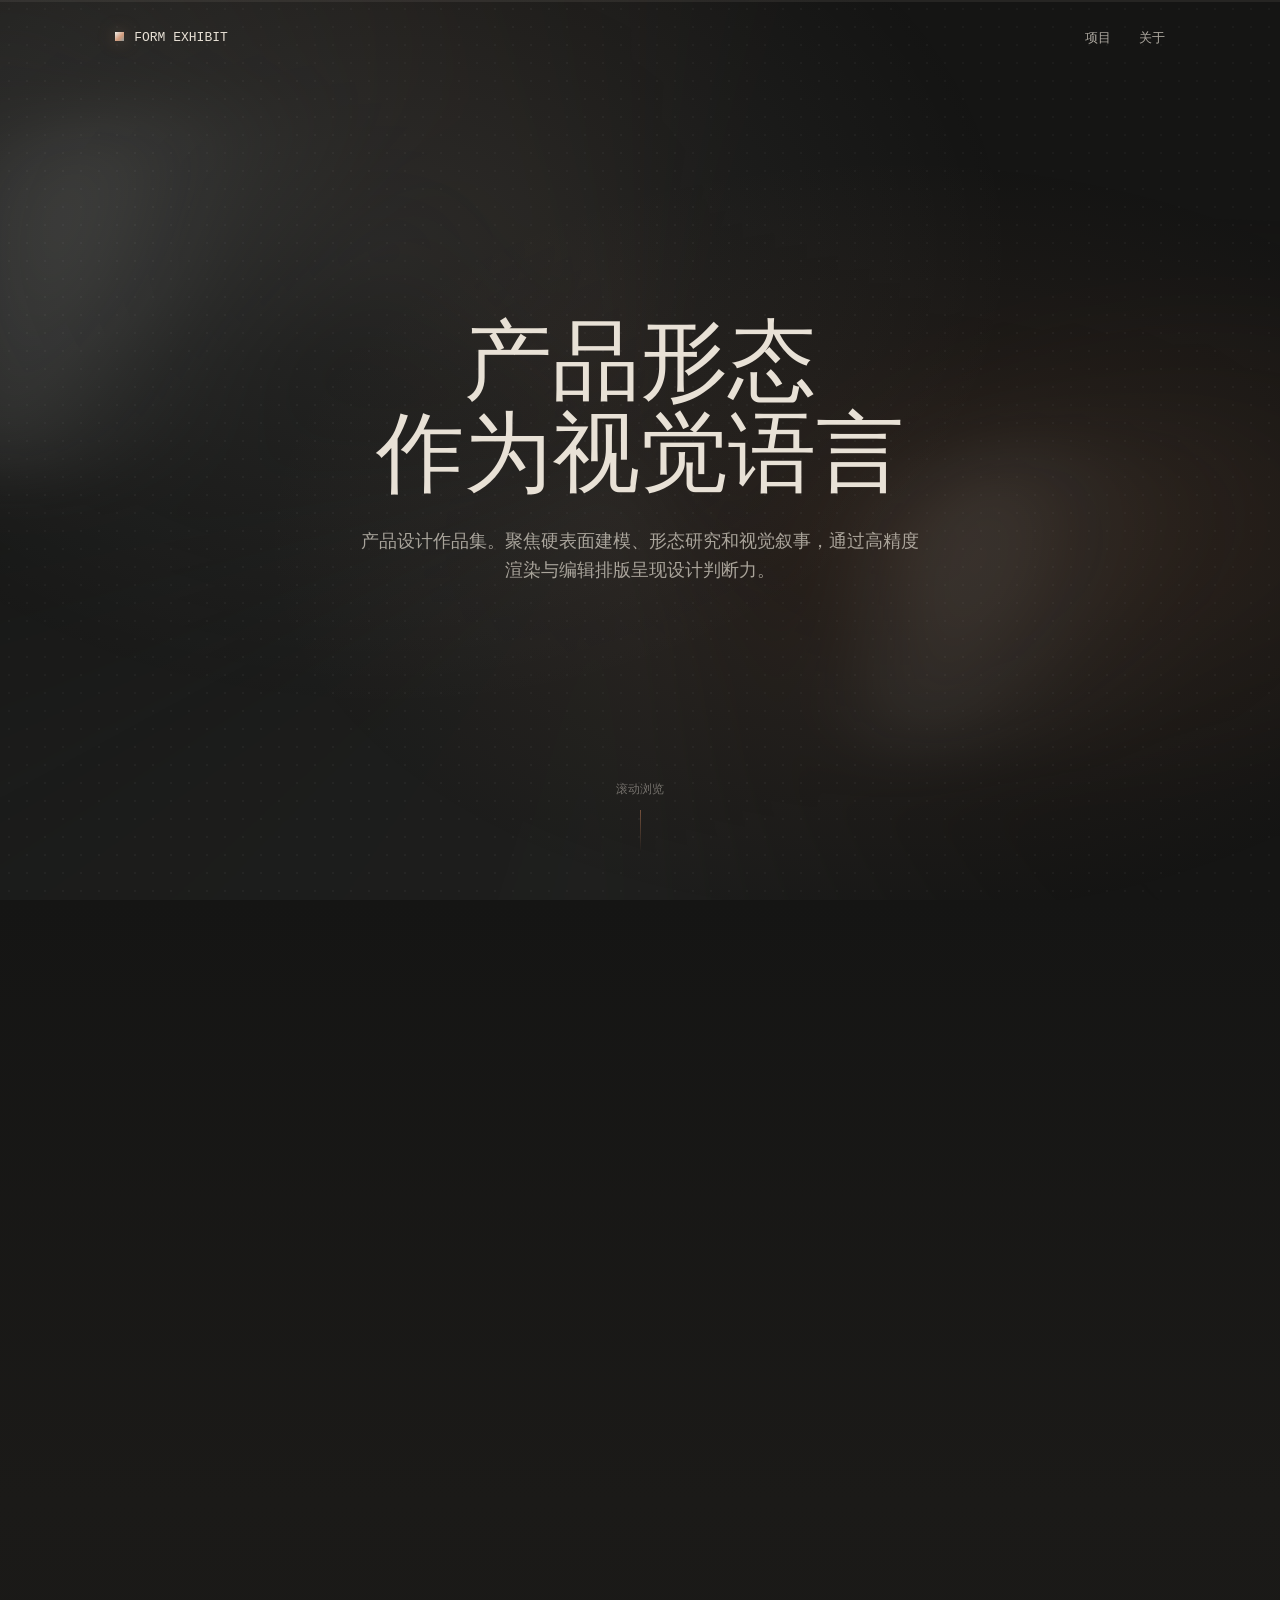
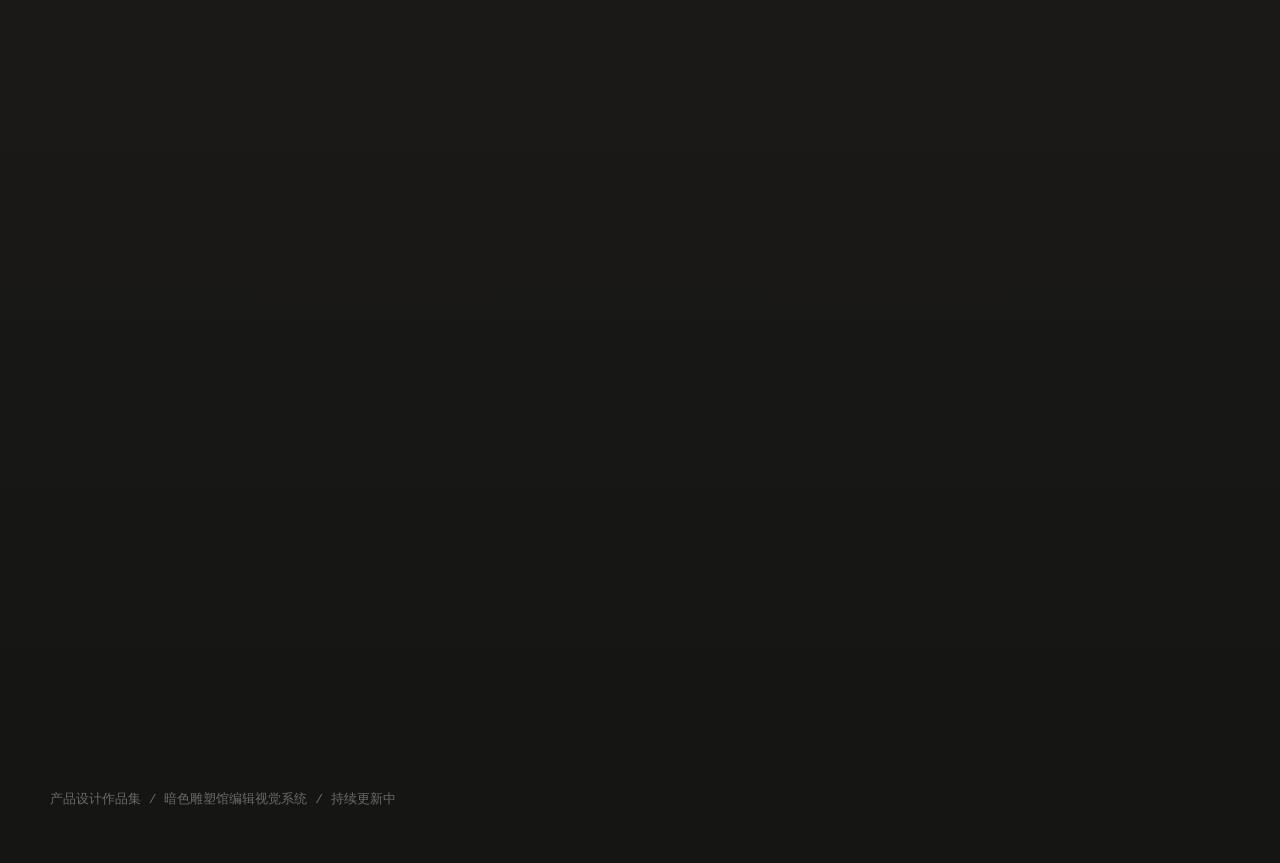
==== commit 3db62b0a: "Split portfolio pages: index as portal, portfolio-page as car detail - Rewrite index.html as portfol" ====
--- a/index.html
+++ b/index.html
@@ -3,7 +3,7 @@
   <head>
     <meta charset="utf-8">
     <meta name="viewport" content="width=device-width, initial-scale=1">
-    <title>跑车形态建模研究｜旧作升级</title>
+    <title>产品设计作品集</title>
     <style>
       :root {
         --ink: #151514;
@@ -215,174 +215,36 @@
         animation: breathLine 4.2s ease-in-out infinite;
       }
 
-      .chapter-rail {
-        position: fixed;
-        right: 28px;
-        top: 50%;
-        z-index: 8;
+      .hero {
+        min-height: 100vh;
+        position: relative;
         display: grid;
-        gap: 12px;
-        transform: translateY(-50%);
-      }
-
-      .chapter-dot {
-        width: 34px;
-        height: 34px;
-        border: 0;
-        background: transparent;
-        color: rgba(232, 225, 214, 0.46);
-        cursor: pointer;
-        position: relative;
-      }
-
-      .chapter-dot::before {
-        content: "";
-        position: absolute;
-        left: 50%;
-        top: 50%;
-        width: 6px;
-        height: 6px;
-        border: 1px solid currentColor;
-        transform: translate(-50%, -50%) rotate(45deg);
-        transition: width 220ms ease, height 220ms ease, color 220ms ease, background 220ms ease;
-      }
-
-      .chapter-dot.is-active {
-        color: var(--copper-soft);
-      }
-
-      .chapter-dot.is-active::before {
-        width: 12px;
-        height: 12px;
-        background: linear-gradient(135deg, rgba(237, 240, 236, 0.26), rgba(185, 121, 85, 0.32));
-        box-shadow: 0 0 20px rgba(210, 154, 123, 0.38);
-        animation: breathGlow 4.6s ease-in-out infinite;
-      }
-
-      .hero {
-        min-height: 96vh;
-        position: relative;
-        display: grid;
-        grid-template-columns: minmax(0, 0.9fr) minmax(420px, 0.8fr);
-        gap: 72px;
-        align-items: center;
-        padding: 110px 9vw 80px;
+        place-items: center;
+        padding: 80px 9vw;
         overflow: hidden;
-        background:
-          radial-gradient(circle at 76% 34%, rgba(185, 121, 85, 0.16), transparent 24%),
-          linear-gradient(90deg, rgba(21, 21, 20, 0.58), rgba(21, 21, 20, 0.92)),
-          url("assets/sculptural-editorial/source/08_dark_rear.png") center / cover no-repeat;
-        background-position: center calc(50% + var(--hero-shift, 0px));
         isolation: isolate;
-      }
-
-      .metal-flow {
-        position: absolute;
-        right: -12vw;
-        top: 8vh;
-        z-index: 0;
-        width: min(58vw, 760px);
-        height: min(58vw, 760px);
-        pointer-events: none;
-        opacity: 0.42;
-        border-radius: 46% 54% 62% 38% / 44% 42% 58% 56%;
-        background:
-          radial-gradient(circle at 34% 30%, rgba(255, 255, 255, 0.42), transparent 11%),
-          radial-gradient(circle at 62% 66%, rgba(210, 154, 123, 0.28), transparent 18%),
-          conic-gradient(from 220deg, rgba(237, 240, 236, 0.02), rgba(237, 240, 236, 0.52), rgba(78, 84, 85, 0.18), rgba(210, 154, 123, 0.26), rgba(237, 240, 236, 0.06));
-        filter: blur(1px) contrast(1.08);
-        mix-blend-mode: screen;
-        transform: rotate(-14deg);
-        animation: liquidMetalFloat 14s ease-in-out infinite alternate;
-      }
-
-      .metal-flow::before,
-      .metal-flow::after {
-        content: "";
-        position: absolute;
-        inset: 12%;
-        border-radius: 52% 48% 37% 63% / 42% 62% 38% 58%;
-        border: 1px solid rgba(237, 240, 236, 0.18);
-        background: linear-gradient(120deg, transparent 0 24%, rgba(255, 255, 255, 0.34), transparent 58%);
-        mix-blend-mode: screen;
-        animation: liquidRipple 8.5s ease-in-out infinite alternate;
-      }
-
-      .metal-flow::after {
-        inset: 24% 5% 18% 22%;
-        opacity: 0.7;
-        animation-duration: 10.5s;
-        animation-direction: alternate-reverse;
-      }
-
-      .hero::after {
-        content: "";
-        position: absolute;
-        inset: auto 9vw 46px auto;
-        width: 42px;
-        height: 68px;
-        border: 1px solid rgba(232, 225, 214, 0.22);
-        border-radius: 999px;
-        opacity: 0.8;
-        z-index: 2;
       }
 
       .hero::before {
         content: "";
         position: absolute;
-        right: calc(9vw + 20px);
-        bottom: 92px;
+        inset: 0;
+        z-index: 0;
+        pointer-events: none;
+        background:
+          radial-gradient(ellipse at 30% 28%, rgba(237, 240, 236, 0.08) 0, transparent 50%),
+          radial-gradient(ellipse at 70% 60%, rgba(185, 121, 85, 0.10) 0, transparent 50%);
+      }
+
+      .hero-inner {
+        position: relative;
         z-index: 1;
-        width: 2px;
-        height: 12px;
-        background: var(--copper-soft);
-        border-radius: 999px;
-        animation: scrollPulse 1.6s ease-in-out infinite;
-      }
-
-      .hero-inner {
-        position: relative;
-        z-index: 2;
-        max-width: 760px;
+        text-align: center;
+        max-width: 820px;
         animation: heroTextIn 900ms ease both;
       }
 
-      .hero-visual {
-        position: relative;
-        z-index: 1;
-        width: min(100%, 720px);
-        margin: 0 0 0 auto;
-        cursor: zoom-in;
-        animation: heroImageIn 1100ms 120ms ease both;
-      }
-
-      .hero-visual::before {
-        content: "";
-        position: absolute;
-        inset: -28px;
-        border: 1px solid rgba(232, 225, 214, 0.10);
-        transform: translate(22px, 22px);
-      }
-
-      .hero-visual img {
-        position: relative;
-        z-index: 1;
-        border: 1px solid rgba(232, 225, 214, 0.18);
-        box-shadow: 0 24px 80px rgba(0, 0, 0, 0.36);
-      }
-
-      .meta-line {
-        display: flex;
-        flex-wrap: wrap;
-        gap: 34px;
-        margin-bottom: 28px;
-        color: rgba(232, 225, 214, 0.64);
-        font-size: 13px;
-      }
-
-      h1,
-      h2,
-      h3 {
+      h1, h2, h3 {
         margin: 0;
         font-family: Georgia, "Songti SC", "STSong", serif;
         font-weight: 400;
@@ -390,89 +252,44 @@
       }
 
       h1 {
-        max-width: 720px;
-        font-size: clamp(48px, 8vw, 104px);
-        line-height: 0.96;
+        font-size: clamp(42px, 7vw, 88px);
+        line-height: 1.04;
       }
 
       .hero-copy {
-        max-width: 620px;
         margin: 28px 0 0;
-        color: rgba(232, 225, 214, 0.74);
-        font-size: 19px;
-      }
-
-      .outline-button {
-        display: inline-flex;
+        color: rgba(232, 225, 214, 0.68);
+        font-size: 18px;
+        max-width: 560px;
+        margin-left: auto;
+        margin-right: auto;
+      }
+
+      .hero-scroll {
+        position: absolute;
+        bottom: 48px;
+        left: 50%;
+        transform: translateX(-50%);
+        z-index: 2;
+        display: flex;
+        flex-direction: column;
         align-items: center;
-        justify-content: center;
-        min-height: 42px;
-        margin-top: 34px;
-        padding: 0 24px;
-        border: 1px solid var(--copper);
-        color: var(--copper-soft);
-        text-decoration: none;
-        font-family: Georgia, "Songti SC", "STSong", serif;
-        font-size: 15px;
-        cursor: pointer;
-        position: relative;
-        overflow: hidden;
-        isolation: isolate;
-        box-shadow: 0 0 0 rgba(210, 154, 123, 0);
-        transition: background 240ms ease, color 240ms ease, transform 240ms ease, border-color 240ms ease, box-shadow 240ms ease;
-      }
-
-      .outline-button::before {
+        gap: 10px;
+        color: rgba(232, 225, 214, 0.42);
+        font-size: 12px;
+      }
+
+      .hero-scroll::after {
         content: "";
-        position: absolute;
-        inset: -55% -80%;
-        pointer-events: none;
-        background: linear-gradient(105deg, transparent 34%, rgba(237, 240, 236, 0.42), rgba(210, 154, 123, 0.26), transparent 66%);
-        mix-blend-mode: screen;
-        transform: translateX(-58%) rotate(10deg);
-        transition: transform 720ms var(--ease-art), opacity 300ms ease;
-        opacity: 0;
-      }
-
-      .outline-button:hover {
-        background: rgba(185, 121, 85, 0.15);
-        border-color: var(--copper-soft);
-        color: var(--paper);
-        transform: translateY(-2px);
-        box-shadow: 0 0 26px rgba(210, 154, 123, 0.18);
-      }
-
-      .outline-button:hover::before {
-        opacity: 1;
-        transform: translateX(58%) rotate(10deg);
-      }
-
-      .hero-count {
-        position: absolute;
-        left: 9vw;
-        bottom: 56px;
-        display: flex;
-        gap: 18px;
-        align-items: center;
-        color: var(--paper);
-        font-family: Georgia, "Songti SC", "STSong", serif;
-        font-size: 22px;
-        z-index: 2;
-      }
-
-      .hero-count::before,
-      .hero-count::after {
-        content: "";
-        width: 42px;
-        height: 1px;
-        background: linear-gradient(90deg, transparent, rgba(237, 240, 236, 0.48), rgba(185, 121, 85, 0.72), transparent);
-        animation: breathLine 4.8s ease-in-out infinite;
+        width: 1px;
+        height: 42px;
+        background: linear-gradient(180deg, rgba(185, 121, 85, 0.56), transparent);
+        animation: scrollPulse 1.6s ease-in-out infinite;
       }
 
       main {
         position: relative;
         z-index: 1;
-        overflow: hidden;
         background: linear-gradient(180deg, var(--ink), #1b1a18 42%, var(--ink));
       }
 
@@ -550,22 +367,20 @@
         transform: scaleX(1);
       }
 
-      .intro {
-        display: grid;
-        grid-template-columns: 0.88fr 1.12fr;
-        gap: 78px;
-        align-items: start;
+      .section-title {
+        margin-bottom: 48px;
+        text-align: center;
       }
 
       .eyebrow {
-        margin: 0 0 18px;
+        margin: 0 0 14px;
         color: var(--copper-soft);
         font-size: 13px;
       }
 
       h2 {
-        font-size: clamp(34px, 5vw, 58px);
-        line-height: 1.08;
+        font-size: clamp(30px, 4.5vw, 52px);
+        line-height: 1.1;
       }
 
       p {
@@ -574,525 +389,178 @@
         font-size: 16px;
       }
 
-      .body-copy {
+      .projects-grid {
         display: grid;
-        gap: 22px;
-      }
-
-      .body-copy p {
-        font-size: 17px;
-      }
-
-      .meta-table {
-        border-top: 1px solid var(--line);
-      }
-
-      .meta-row {
-        display: grid;
-        grid-template-columns: 138px 1fr;
-        gap: 20px;
-        padding: 18px 0;
-        border-bottom: 1px solid rgba(185, 121, 85, 0.24);
-      }
-
-      .meta-label {
-        color: var(--copper-soft);
-        font-size: 13px;
-      }
-
-      .meta-value {
-        color: var(--paper);
-        font-size: 15px;
-      }
-
-      .wide-image {
-        width: min(1500px, calc(100vw - 48px));
-        margin-left: 50%;
-        transform: translateX(-50%);
-        background: #111;
+        grid-template-columns: repeat(auto-fill, minmax(340px, 1fr));
+        gap: 36px;
+      }
+
+      .project-card {
         position: relative;
         overflow: hidden;
-        box-shadow: 0 34px 90px rgba(0, 0, 0, 0.22);
-      }
-
-      .wide-image::before {
+        border: 1px solid rgba(232, 225, 214, 0.10);
+        background: var(--panel);
+        cursor: pointer;
+        isolation: isolate;
+        transition: transform 320ms ease, border-color 320ms ease, box-shadow 320ms ease;
+      }
+
+      .project-card::before {
         content: "";
         position: absolute;
         inset: 0;
         z-index: 2;
         pointer-events: none;
-        background: linear-gradient(104deg, transparent 8%, rgba(237, 240, 236, 0.2) 32%, rgba(210, 154, 123, 0.14) 44%, transparent 62%);
-        mix-blend-mode: screen;
-        transform: translateX(-76%) skewX(-12deg);
-        animation: liquidScan 7.5s ease-in-out infinite;
-      }
-
-      .wide-image img {
-        max-height: none;
-        object-fit: contain;
-        position: relative;
-        z-index: 1;
-      }
-
-      .caption {
-        margin-top: 14px;
-        color: rgba(232, 225, 214, 0.54);
-        font-size: 14px;
-      }
-
-      .split-feature {
-        display: grid;
-        grid-template-columns: 1fr 0.78fr;
-        gap: 36px;
-        align-items: stretch;
-      }
-
-      .feature-panel {
-        background: var(--panel);
-        padding: 44px;
-        display: grid;
-        align-content: center;
-        gap: 22px;
-        border: 1px solid rgba(232, 225, 214, 0.08);
-        position: relative;
-        overflow: hidden;
-        box-shadow: inset 0 0 0 1px rgba(237, 240, 236, 0.02);
-      }
-
-      .feature-panel::before {
-        content: "";
-        position: absolute;
-        inset: -45% -25% auto;
-        height: 62%;
-        pointer-events: none;
-        background: linear-gradient(105deg, transparent, rgba(237, 240, 236, 0.20), rgba(210, 154, 123, 0.12), transparent);
-        filter: blur(8px);
-        opacity: 0.38;
-        transform: translateX(-32%) rotate(-7deg);
-        animation: liquidScan 8.4s ease-in-out infinite;
-      }
-
-      .feature-panel.in-view {
-        animation: panelBreath 6.2s ease-in-out infinite;
-      }
-
-      .feature-panel h3 {
-        font-size: 34px;
-        line-height: 1.12;
-      }
-
-      .grid-two,
-      .grid-three {
-        display: grid;
-        gap: 28px;
-      }
-
-      .grid-two {
-        grid-template-columns: repeat(2, minmax(0, 1fr));
-      }
-
-      .grid-three {
-        grid-template-columns: repeat(3, minmax(0, 1fr));
-      }
-
-      figure {
-        margin: 0;
-        position: relative;
-        overflow: clip;
-        cursor: zoom-in;
-        isolation: isolate;
-        transition: transform 320ms ease, filter 320ms ease;
-      }
-
-      figure::before {
-        content: "";
-        position: absolute;
-        inset: 0;
-        z-index: 2;
-        pointer-events: none;
-        background: linear-gradient(112deg, transparent 18%, rgba(237, 240, 236, 0.28), rgba(210, 154, 123, 0.14), transparent 62%);
+        background: linear-gradient(112deg, transparent 18%, rgba(237, 240, 236, 0.22), rgba(210, 154, 123, 0.12), transparent 62%);
         mix-blend-mode: screen;
         opacity: 0;
-        transform: translateX(-92%) skewX(-14deg);
-      }
-
-      figure img {
-        background: var(--panel);
-        border: 1px solid rgba(232, 225, 214, 0.10);
+        transform: translateX(-92%) skewX(-12deg);
+      }
+
+      .project-card:hover {
+        transform: translateY(-6px);
+        border-color: rgba(185, 121, 85, 0.42);
+        box-shadow: 0 24px 64px rgba(0, 0, 0, 0.28), 0 0 32px rgba(210, 154, 123, 0.08);
+      }
+
+      .project-card:hover::before {
+        animation: metalSweep 860ms var(--ease-art);
+        opacity: 0.72;
+      }
+
+      .project-card-image {
+        position: relative;
+        overflow: hidden;
+        aspect-ratio: 4 / 3;
+        background: var(--deep);
+      }
+
+      .project-card-image img {
+        width: 100%;
+        height: 100%;
+        object-fit: cover;
         position: relative;
         z-index: 1;
-        transition: transform 520ms ease, filter 520ms ease, border-color 320ms ease;
-      }
-
-      figure:hover {
-        transform: translateY(-4px);
-      }
-
-      figure:hover::before {
-        animation: metalSweep 980ms var(--ease-art);
-        opacity: 0.72;
-      }
-
-      figure:hover img {
-        transform: scale(1.018);
-        filter: brightness(1.06);
-        border-color: rgba(185, 121, 85, 0.42);
-      }
-
-      figure.reveal.in-view:hover {
-        transform: translateY(-4px);
-      }
-
-      figcaption {
-        padding-top: 12px;
-        color: rgba(232, 225, 214, 0.56);
-        font-size: 14px;
+        transition: transform 520ms ease, filter 520ms ease;
+      }
+
+      .project-card:hover .project-card-image img {
+        transform: scale(1.03);
+        filter: brightness(1.08);
+      }
+
+      .project-card-body {
+        padding: 28px;
         position: relative;
         z-index: 3;
       }
 
-      .analysis {
-        display: grid;
-        grid-template-columns: 0.8fr 1.2fr;
-        gap: 72px;
-      }
-
-      .points {
-        display: grid;
-        gap: 26px;
-      }
-
-      .point {
-        padding-top: 18px;
-        border-top: 1px solid rgba(185, 121, 85, 0.35);
-        position: relative;
-        transition: border-color 260ms ease, transform 260ms ease;
-      }
-
-      .point::before {
-        content: "";
-        position: absolute;
-        left: 0;
-        top: -1px;
-        width: 34%;
-        height: 1px;
-        background: linear-gradient(90deg, rgba(237, 240, 236, 0.62), transparent);
-        opacity: 0.28;
-        animation: breathLine 5.6s ease-in-out infinite;
-      }
-
-      .point:hover {
-        border-color: var(--copper-soft);
-        transform: translateX(6px);
-      }
-
-      .point strong {
-        display: block;
-        margin-bottom: 8px;
-        color: var(--paper);
+      .project-card-body h3 {
         font-family: Georgia, "Songti SC", "STSong", serif;
         font-size: 24px;
         font-weight: 400;
-      }
-
-      .poster-wall {
-        background: #111;
-      }
-
-      .asset-list {
+        margin-bottom: 10px;
+      }
+
+      .project-card-body .tag {
+        display: inline-block;
+        padding: 3px 10px;
+        border: 1px solid var(--line);
+        color: var(--copper-soft);
+        font-size: 12px;
+        margin-bottom: 14px;
+      }
+
+      .project-card-body p {
+        color: var(--muted);
+        font-size: 15px;
+        line-height: 1.55;
+      }
+
+      .outline-button {
+        display: inline-flex;
+        align-items: center;
+        justify-content: center;
+        min-height: 42px;
+        margin-top: 24px;
+        padding: 0 24px;
+        border: 1px solid var(--copper);
+        color: var(--copper-soft);
+        text-decoration: none;
+        font-family: Georgia, "Songti SC", "STSong", serif;
+        font-size: 15px;
+        cursor: pointer;
+        position: relative;
+        overflow: hidden;
+        isolation: isolate;
+        box-shadow: 0 0 0 rgba(210, 154, 123, 0);
+        transition: background 240ms ease, color 240ms ease, transform 240ms ease, border-color 240ms ease, box-shadow 240ms ease;
+      }
+
+      .outline-button::before {
+        content: "";
+        position: absolute;
+        inset: -55% -80%;
+        pointer-events: none;
+        background: linear-gradient(105deg, transparent 34%, rgba(237, 240, 236, 0.42), rgba(210, 154, 123, 0.26), transparent 66%);
+        mix-blend-mode: screen;
+        transform: translateX(-58%) rotate(10deg);
+        transition: transform 720ms var(--ease-art), opacity 300ms ease;
+        opacity: 0;
+      }
+
+      .outline-button:hover {
+        background: rgba(185, 121, 85, 0.15);
+        border-color: var(--copper-soft);
+        color: var(--paper);
+        transform: translateY(-2px);
+        box-shadow: 0 0 26px rgba(210, 154, 123, 0.18);
+      }
+
+      .outline-button:hover::before {
+        opacity: 1;
+        transform: translateX(58%) rotate(10deg);
+      }
+
+      .about-grid {
         display: grid;
-        grid-template-columns: repeat(3, minmax(0, 1fr));
-        gap: 14px;
-      }
-
-      .asset-list a {
-        min-height: 58px;
+        grid-template-columns: 1fr 1fr;
+        gap: 72px;
+        align-items: start;
+      }
+
+      .about-text {
+        display: grid;
+        gap: 20px;
+      }
+
+      .about-text p {
+        font-size: 17px;
+        line-height: 1.7;
+      }
+
+      .contact-list {
+        display: grid;
+        gap: 16px;
+      }
+
+      .contact-item {
         display: flex;
         align-items: center;
-        border: 1px solid rgba(185, 121, 85, 0.42);
-        padding: 0 18px;
+        gap: 14px;
+        padding: 16px 0;
+        border-bottom: 1px solid rgba(232, 225, 214, 0.08);
+      }
+
+      .contact-label {
         color: var(--copper-soft);
-        text-decoration: none;
-        font-size: 14px;
-        position: relative;
-        overflow: hidden;
-        transition: background 220ms ease, color 220ms ease, transform 220ms ease, box-shadow 220ms ease;
-      }
-
-      .asset-list a::before {
-        content: "";
-        position: absolute;
-        inset: 0;
-        pointer-events: none;
-        background: linear-gradient(100deg, transparent 12%, rgba(237, 240, 236, 0.18), transparent 42%);
-        opacity: 0;
-        transform: translateX(-70%);
-        transition: transform 560ms var(--ease-art), opacity 220ms ease;
-      }
-
-      .asset-list a:hover {
-        background: rgba(185, 121, 85, 0.12);
+        font-size: 13px;
+        min-width: 72px;
+      }
+
+      .contact-value {
         color: var(--paper);
-        transform: translateY(-2px);
-        box-shadow: 0 0 22px rgba(210, 154, 123, 0.14);
-      }
-
-      .asset-list a:hover::before {
-        opacity: 1;
-        transform: translateX(82%);
-      }
-
-      .lightbox {
-        position: fixed;
-        inset: 0;
-        z-index: 30;
-        display: grid;
-        grid-template-rows: 1fr auto;
-        padding: 34px;
-        background: rgba(10, 10, 9, 0.88);
-        backdrop-filter: blur(22px);
-        opacity: 0;
-        pointer-events: none;
-        transform: scale(0.985) translateY(12px);
-        transition: opacity 320ms ease, transform 520ms var(--ease-art);
-        overflow: hidden;
-      }
-
-      .lightbox::before {
-        content: "";
-        position: absolute;
-        inset: -30%;
-        pointer-events: none;
-        opacity: 0.34;
-        background:
-          radial-gradient(ellipse at 24% 26%, rgba(237, 240, 236, 0.34), transparent 22%),
-          conic-gradient(from 45deg, transparent, rgba(210, 154, 123, 0.16), rgba(237, 240, 236, 0.22), transparent 54%);
-        filter: blur(28px);
-        mix-blend-mode: screen;
-        transform: rotate(-10deg) scale(0.95);
-      }
-
-      .lightbox.is-open {
-        opacity: 1;
-        pointer-events: auto;
-        transform: scale(1) translateY(0);
-      }
-
-      .lightbox.is-open::before {
-        animation: liquidMetalFloat 10s ease-in-out infinite alternate;
-      }
-
-      .lightbox img {
-        width: min(100%, 1440px);
-        max-height: calc(100vh - 150px);
-        margin: auto;
-        object-fit: contain;
-        border: 1px solid rgba(232, 225, 214, 0.14);
-        background: #0d0d0c;
-        position: relative;
-        z-index: 1;
-        opacity: 0;
-        transform: translateY(18px) scale(0.985);
-        transition: opacity 420ms ease 80ms, transform 560ms var(--ease-art) 80ms, border-color 320ms ease;
-      }
-
-      .lightbox.is-open img {
-        opacity: 1;
-        transform: none;
-        border-color: rgba(237, 240, 236, 0.24);
-      }
-
-      .lightbox-caption {
-        max-width: 980px;
-        margin: 18px auto 0;
-        color: rgba(232, 225, 214, 0.72);
-        text-align: center;
-        position: relative;
-        z-index: 1;
-      }
-
-      .lightbox button {
-        position: absolute;
-        border: 1px solid rgba(185, 121, 85, 0.55);
-        background: rgba(21, 21, 20, 0.72);
-        color: var(--paper);
-        cursor: pointer;
-        z-index: 2;
-        transition: background 220ms ease, border-color 220ms ease, box-shadow 220ms ease;
-      }
-
-      .lightbox button:hover {
-        background: rgba(185, 121, 85, 0.20);
-        border-color: var(--copper-soft);
-        box-shadow: 0 0 20px rgba(210, 154, 123, 0.18);
-      }
-
-      .lightbox-close {
-        top: 24px;
-        right: 24px;
-        width: 44px;
-        height: 44px;
-      }
-
-      .lightbox-prev,
-      .lightbox-next {
-        top: 50%;
-        width: 46px;
-        height: 72px;
-        transform: translateY(-50%);
-      }
-
-      .lightbox-prev {
-        left: 24px;
-      }
-
-      .lightbox-next {
-        right: 24px;
-      }
-
-      @keyframes heroTextIn {
-        from {
-          opacity: 0;
-          transform: translateY(28px);
-          filter: blur(8px);
-        }
-        to {
-          opacity: 1;
-          transform: none;
-          filter: none;
-        }
-      }
-
-      @keyframes heroImageIn {
-        from {
-          opacity: 0;
-          transform: translateX(38px) scale(0.97);
-          filter: blur(10px);
-        }
-        to {
-          opacity: 1;
-          transform: none;
-          filter: none;
-        }
-      }
-
-      @keyframes scrollPulse {
-        0%, 100% {
-          transform: translateY(0);
-          opacity: 0.35;
-        }
-        50% {
-          transform: translateY(14px);
-          opacity: 1;
-        }
-      }
-
-      @keyframes liquidMetalFloat {
-        0% {
-          transform: translate3d(-2%, 1%, 0) rotate(-12deg) scale(0.98);
-          border-radius: 46% 54% 62% 38% / 44% 42% 58% 56%;
-        }
-        50% {
-          transform: translate3d(3%, -2%, 0) rotate(-6deg) scale(1.04);
-          border-radius: 58% 42% 46% 54% / 54% 38% 62% 46%;
-        }
-        100% {
-          transform: translate3d(-1%, 3%, 0) rotate(-16deg) scale(1.01);
-          border-radius: 40% 60% 54% 46% / 48% 58% 42% 52%;
-        }
-      }
-
-      @keyframes liquidRipple {
-        from {
-          transform: translateX(-6%) rotate(-4deg) scaleX(0.94);
-          opacity: 0.42;
-        }
-        to {
-          transform: translateX(8%) rotate(5deg) scaleX(1.06);
-          opacity: 0.82;
-        }
-      }
-
-      @keyframes liquidScan {
-        0%, 18% {
-          transform: translateX(-86%) skewX(-12deg);
-          opacity: 0;
-        }
-        46% {
-          opacity: 0.72;
-        }
-        78%, 100% {
-          transform: translateX(86%) skewX(-12deg);
-          opacity: 0;
-        }
-      }
-
-      @keyframes metalSweep {
-        from {
-          transform: translateX(-95%) skewX(-14deg);
-          opacity: 0;
-        }
-        34% {
-          opacity: 0.72;
-        }
-        to {
-          transform: translateX(95%) skewX(-14deg);
-          opacity: 0;
-        }
-      }
-
-      @keyframes breathGlow {
-        0%, 100% {
-          box-shadow: 0 0 12px rgba(210, 154, 123, 0.20);
-          opacity: 0.72;
-        }
-        50% {
-          box-shadow: 0 0 28px rgba(237, 240, 236, 0.22), 0 0 34px rgba(210, 154, 123, 0.34);
-          opacity: 1;
-        }
-      }
-
-      @keyframes breathLine {
-        0%, 100% {
-          opacity: 0.42;
-          filter: brightness(0.9);
-        }
-        50% {
-          opacity: 0.9;
-          filter: brightness(1.28);
-        }
-      }
-
-      @keyframes panelBreath {
-        0%, 100% {
-          border-color: rgba(232, 225, 214, 0.08);
-          box-shadow: inset 0 0 0 1px rgba(237, 240, 236, 0.02), 0 0 0 rgba(210, 154, 123, 0);
-        }
-        50% {
-          border-color: rgba(210, 154, 123, 0.22);
-          box-shadow: inset 0 0 0 1px rgba(237, 240, 236, 0.04), 0 0 36px rgba(210, 154, 123, 0.08);
-        }
-      }
-
-      @keyframes pageMetalWipe {
-        0% {
-          opacity: 0;
-          transform: scaleX(0);
-          transform-origin: left center;
-        }
-        38% {
-          opacity: 0.9;
-          transform: scaleX(1);
-          transform-origin: left center;
-        }
-        39% {
-          transform-origin: right center;
-        }
-        100% {
-          opacity: 0;
-          transform: scaleX(0);
-          transform-origin: right center;
-        }
+        font-size: 15px;
       }
 
       footer {
@@ -1105,6 +573,124 @@
         z-index: 1;
       }
 
+      @keyframes heroTextIn {
+        from {
+          opacity: 0;
+          transform: translateY(28px);
+          filter: blur(8px);
+        }
+        to {
+          opacity: 1;
+          transform: none;
+          filter: none;
+        }
+      }
+
+      @keyframes scrollPulse {
+        0%, 100% {
+          transform: translateY(0);
+          opacity: 0.35;
+        }
+        50% {
+          transform: translateY(14px);
+          opacity: 1;
+        }
+      }
+
+      @keyframes liquidMetalFloat {
+        0% {
+          transform: translate3d(-2%, 1%, 0) rotate(-12deg) scale(0.98);
+          border-radius: 46% 54% 62% 38% / 44% 42% 58% 56%;
+        }
+        50% {
+          transform: translate3d(3%, -2%, 0) rotate(-6deg) scale(1.04);
+          border-radius: 58% 42% 46% 54% / 54% 38% 62% 46%;
+        }
+        100% {
+          transform: translate3d(-1%, 3%, 0) rotate(-16deg) scale(1.01);
+          border-radius: 40% 60% 54% 46% / 48% 58% 42% 52%;
+        }
+      }
+
+      @keyframes liquidRipple {
+        from {
+          transform: translateX(-6%) rotate(-4deg) scaleX(0.94);
+          opacity: 0.42;
+        }
+        to {
+          transform: translateX(8%) rotate(5deg) scaleX(1.06);
+          opacity: 0.82;
+        }
+      }
+
+      @keyframes metalSweep {
+        from {
+          transform: translateX(-95%) skewX(-12deg);
+          opacity: 0;
+        }
+        34% {
+          opacity: 0.72;
+        }
+        to {
+          transform: translateX(95%) skewX(-12deg);
+          opacity: 0;
+        }
+      }
+
+      @keyframes breathGlow {
+        0%, 100% {
+          box-shadow: 0 0 12px rgba(210, 154, 123, 0.20);
+          opacity: 0.72;
+        }
+        50% {
+          box-shadow: 0 0 28px rgba(237, 240, 236, 0.22), 0 0 34px rgba(210, 154, 123, 0.34);
+          opacity: 1;
+        }
+      }
+
+      @keyframes breathLine {
+        0%, 100% {
+          opacity: 0.42;
+          filter: brightness(0.9);
+        }
+        50% {
+          opacity: 0.9;
+          filter: brightness(1.28);
+        }
+      }
+
+      @keyframes panelBreath {
+        0%, 100% {
+          border-color: rgba(232, 225, 214, 0.08);
+          box-shadow: inset 0 0 0 1px rgba(237, 240, 236, 0.02), 0 0 0 rgba(210, 154, 123, 0);
+        }
+        50% {
+          border-color: rgba(210, 154, 123, 0.22);
+          box-shadow: inset 0 0 0 1px rgba(237, 240, 236, 0.04), 0 0 36px rgba(210, 154, 123, 0.08);
+        }
+      }
+
+      @keyframes pageMetalWipe {
+        0% {
+          opacity: 0;
+          transform: scaleX(0);
+          transform-origin: left center;
+        }
+        38% {
+          opacity: 0.9;
+          transform: scaleX(1);
+          transform-origin: left center;
+        }
+        39% {
+          transform-origin: right center;
+        }
+        100% {
+          opacity: 0;
+          transform: scaleX(0);
+          transform-origin: right center;
+        }
+      }
+
       @media (max-width: 860px) {
         .topbar {
           left: 24px;
@@ -1115,27 +701,8 @@
           display: none;
         }
 
-        .chapter-rail {
-          display: none;
-        }
-
         .hero {
-          min-height: 88vh;
-          grid-template-columns: 1fr;
-          gap: 38px;
           padding: 100px 24px 80px;
-        }
-
-        .metal-flow {
-          right: -58vw;
-          top: 18vh;
-          width: 118vw;
-          height: 84vw;
-          opacity: 0.28;
-        }
-
-        .hero-count {
-          left: 24px;
         }
 
         section,
@@ -1147,32 +714,13 @@
           padding: 68px 0;
         }
 
-        .intro,
-        .split-feature,
-        .analysis,
-        .grid-two,
-        .grid-three,
-        .asset-list {
+        .projects-grid {
           grid-template-columns: 1fr;
-          gap: 30px;
-        }
-
-        .feature-panel {
-          padding: 28px;
-        }
-
-        .meta-row {
+        }
+
+        .about-grid {
           grid-template-columns: 1fr;
-          gap: 4px;
-        }
-
-        .lightbox {
-          padding: 18px;
-        }
-
-        .lightbox-prev,
-        .lightbox-next {
-          display: none;
+          gap: 40px;
         }
 
         .ambient-metal {
@@ -1203,199 +751,100 @@
     <div class="ambient-metal" aria-hidden="true"></div>
     <div class="page-transition" aria-hidden="true"></div>
     <div class="progress" aria-hidden="true"><span></span></div>
-    <div class="chapter-rail" aria-label="章节快速导航">
-      <button class="chapter-dot" type="button" data-target="context" aria-label="定位"></button>
-      <button class="chapter-dot" type="button" data-target="form" aria-label="形态"></button>
-      <button class="chapter-dot" type="button" data-target="detail" aria-label="细节"></button>
-      <button class="chapter-dot" type="button" data-target="poster" aria-label="海报"></button>
-    </div>
+
     <header class="hero">
-      <div class="metal-flow" aria-hidden="true"></div>
       <div class="topbar">
-        <div class="brand mono">FORM EXHIBIT 02</div>
-        <nav aria-label="项目导航">
-          <a href="#context">定位</a>
-          <a href="#form">形态</a>
-          <a href="#detail">细节</a>
-          <a href="#poster">海报</a>
+        <div class="brand mono">FORM EXHIBIT</div>
+        <nav aria-label="主导航">
+          <a href="#projects">项目</a>
+          <a href="#about">关于</a>
         </nav>
       </div>
       <div class="hero-inner">
-        <div class="meta-line">
-          <span>大二旧作升级</span>
-          <span>产品设计作品集</span>
+        <h1>产品形态<br>作为视觉语言</h1>
+        <p class="hero-copy">产品设计作品集。聚焦硬表面建模、形态研究和视觉叙事，通过高精度渲染与编辑排版呈现设计判断力。</p>
+      </div>
+      <div class="hero-scroll mono">滚动浏览</div>
+    </header>
+
+    <main>
+      <section id="projects">
+        <div class="section-title">
+          <p class="eyebrow mono">projects</p>
+          <h2>项目</h2>
         </div>
-        <h1>跑车形态<br>作为雕塑</h1>
-        <p class="hero-copy">这次重做不把它伪装成完整汽车品牌项目，而是借用暗色雕塑馆网页的语言，把跑车模型呈现为一次关于比例、曲面与视觉气质的产品形态研究。</p>
-        <a class="outline-button" href="#context">查看项目</a>
-      </div>
-      <div class="hero-count">0 / 6</div>
-    </header>
-
-    <main>
-      <section id="context" class="intro">
-        <div>
-          <p class="eyebrow mono">project framing</p>
-          <h2>旧作的价值，不在于它像不像真实跑车，而在于它如何说明我对复杂产品形态的早期训练。</h2>
+        <div class="projects-grid">
+          <article class="project-card">
+            <a href="portfolio-page.html" style="text-decoration:none;color:inherit;display:block;">
+              <div class="project-card-image">
+                <img src="assets/sculptural-editorial/museum-hero.jpg" alt="跑车形态建模研究" loading="lazy">
+              </div>
+              <div class="project-card-body">
+                <span class="tag mono">三维形态研究</span>
+                <h3>跑车形态建模研究</h3>
+                <p>大二旧作升级。借用暗色雕塑馆网页语言，把跑车模型呈现为关于比例、曲面与视觉气质的形态研究。</p>
+                <span class="outline-button">查看项目</span>
+              </div>
+            </a>
+          </article>
+
+          <article class="project-card" style="opacity:0.45;pointer-events:none;">
+            <div class="project-card-image" style="display:grid;place-items:center;background:var(--panel);">
+              <span style="color:var(--muted);font-size:15px;">项目待添加</span>
+            </div>
+            <div class="project-card-body">
+              <span class="tag mono">即将上线</span>
+              <h3>新项目</h3>
+              <p>下一个产品设计作品将展示在此处。</p>
+            </div>
+          </article>
         </div>
-        <div class="body-copy">
-          <p>新文档里的高质感渲染图和海报图，让这个项目有了更成熟的视觉入口。我把它们放进“展览图录”式页面中：降低广告感，强化作品集里的策展感和反思性。</p>
-          <p>参考图的核心语言是暗色博物馆网站、衬线标题、暖铜色细线、灰度影像和分段式滚动叙事。应用到跑车项目后，重点从“速度”和“品牌”转为“雕塑感、比例、曲面张力、细节层级”。</p>
-          <div class="meta-table mono">
-            <div class="meta-row">
-              <div class="meta-label">项目类型</div>
-              <div class="meta-value">三维形态研究 / 硬表面建模</div>
+      </section>
+
+      <section id="about">
+        <div class="section-title">
+          <p class="eyebrow mono">about</p>
+          <h2>关于</h2>
+        </div>
+        <div class="about-grid">
+          <div class="about-text">
+            <p>产品设计专业在读，专注于硬表面建模、产品形态研究和视觉叙事。通过高精度渲染和编辑排版，探索产品设计在数字媒介中的表达方式。</p>
+            <p>设计方向偏向高技工业美学、消费电子与智能硬件领域。追求克制、理性、沉稳的视觉语言，同时保持成熟商业产品级的呈现标准。</p>
+          </div>
+          <div class="contact-list mono">
+            <div class="contact-item">
+              <span class="contact-label">方向</span>
+              <span class="contact-value">产品设计 / 硬表面建模</span>
             </div>
-            <div class="meta-row">
-              <div class="meta-label">素材更新</div>
-              <div class="meta-value">高质感渲染图 / 竖版海报 / 原始渲染保留</div>
+            <div class="contact-item">
+              <span class="contact-label">工具</span>
+              <span class="contact-value">Fusion 360 / Blender / Keyshot</span>
             </div>
-            <div class="meta-row">
-              <div class="meta-label">视觉方向</div>
-              <div class="meta-value">黑灰展览图录 / 暖铜色标注 / 克制编辑排版</div>
-            </div>
-            <div class="meta-row">
-              <div class="meta-label">作品集作用</div>
-              <div class="meta-value">呈现产品设计方向中的形态、材质和叙事能力</div>
+            <div class="contact-item">
+              <span class="contact-label">状态</span>
+              <span class="contact-value">作品集建设中</span>
             </div>
           </div>
         </div>
       </section>
-
-      <section id="form">
-        <div class="wide-image">
-          <img src="assets/sculptural-editorial/exhibition-overview.jpg" alt="跑车旧作升级的暗色展览图录页面">
-        </div>
-        <p class="caption">首页之后使用“展项说明”结构，把模型从单张渲染图转成可阅读的作品集叙事。</p>
-      </section>
-
-      <section class="split-feature">
-        <figure>
-          <img src="assets/sculptural-editorial/source/01_three-quarter_studio.png" alt="高质感跑车三分之四视角">
-        </figure>
-        <div class="feature-panel">
-          <p class="eyebrow mono">form reading</p>
-          <h3>先读整体姿态，再读局部细节。</h3>
-          <p>三分之四视角保留了车身低趴、轮拱外扩和楔形体块的第一印象。页面不再堆叠复杂标注，而是像展览说明牌一样留出呼吸感，让车身曲面成为主角。</p>
-          <a class="outline-button" href="supercar-sculptural-study.pdf">打开 PDF 页面稿</a>
-        </div>
-      </section>
-
-      <section>
-        <figure>
-          <img src="assets/sculptural-editorial/proportion-study.jpg" alt="跑车侧面比例分析页面">
-          <figcaption>比例页：用暖铜色细线标出轴距、视觉重心和座舱压缩关系，保留产品设计作品集需要的分析性。</figcaption>
-        </figure>
-      </section>
-
-      <section id="detail" class="analysis">
-        <div>
-          <p class="eyebrow mono">surface and detail</p>
-          <h2>细节页改成展柜，而不是拼贴。</h2>
-        </div>
-        <div class="points">
-          <div class="point">
-            <strong>车身作为体块</strong>
-            <p>把新图中的银灰材质、暗场灯光和白底棚拍分开使用，避免所有图片挤在同一层级。</p>
-          </div>
-          <div class="point">
-            <strong>局部作为证据</strong>
-            <p>前脸、尾灯、轮毂和俯视图承担“我做过什么细节”的证明作用，而不是抢走主图叙事。</p>
-          </div>
-          <div class="point">
-            <strong>海报作为氛围</strong>
-            <p>竖版海报回答的是“同一个模型如何被放进不同展示语境”，正文仍然用清晰渲染图来说明产品形态。</p>
-          </div>
-        </div>
-      </section>
-
-      <section>
-        <figure>
-          <img src="assets/sculptural-editorial/detail-salon.jpg" alt="跑车模型局部细节展柜页面">
-          <figcaption>局部细节展柜：四个区域分开，减少重叠，让部件层级更容易被面试官快速阅读。</figcaption>
-        </figure>
-      </section>
-
-      <section id="poster">
-        <figure>
-          <img class="poster-wall" src="assets/sculptural-editorial/poster-wall.jpg" alt="跑车项目视觉延展墙">
-          <figcaption>视觉延展墙：海报如何帮助旧作建立展示语境？从形态图、暗场图到信息海报，展示同一模型的不同阅读方式。</figcaption>
-        </figure>
-      </section>
-
-      <section class="grid-three">
-        <figure>
-          <img src="assets/sculptural-editorial/source/02_front_closeup.png" alt="跑车前脸局部放大图">
-          <figcaption>前脸局部：灯组、进气口和折面语言。</figcaption>
-        </figure>
-        <figure>
-          <img src="assets/sculptural-editorial/source/13_rear_studio.png" alt="跑车尾部棚拍图">
-          <figcaption>尾部视角：尾灯、肩线和后体块关系。</figcaption>
-        </figure>
-        <figure>
-          <img src="assets/sculptural-editorial/source/15_top_shadow.png" alt="跑车俯视图">
-          <figcaption>俯视视角：座舱比例和车身宽度。</figcaption>
-        </figure>
-      </section>
-
-      <section class="analysis">
-        <div>
-          <p class="eyebrow mono">reflection</p>
-          <h2>现在回看，它更适合作为“项目回看”。</h2>
-        </div>
-        <div class="body-copy">
-          <p>保留价值是完整车身比例、低姿态、可识别的硬表面细节，以及早期对复杂产品视觉层级的尝试。新的呈现方式让材质和灯光更有说服力，也更接近作品集语境。</p>
-          <p>下一步呈现可以加入灰模、线框、局部拆解和建模过程，让旧作从结果展示进入过程说明。</p>
-        </div>
-      </section>
-
-      <section>
-        <p class="eyebrow mono">deliverables</p>
-        <h2>交付文件</h2>
-        <div class="asset-list mono" style="margin-top: 28px;">
-          <a href="assets/sculptural-editorial/museum-hero.jpg">暗色展览首页图</a>
-          <a href="assets/sculptural-editorial/exhibition-overview.jpg">项目定位图</a>
-          <a href="assets/sculptural-editorial/proportion-study.jpg">比例分析图</a>
-          <a href="assets/sculptural-editorial/detail-salon.jpg">局部细节展柜</a>
-          <a href="assets/sculptural-editorial/poster-wall.jpg">视觉延展墙</a>
-          <a href="supercar-sculptural-study.pdf">PDF 页面稿</a>
-        </div>
-      </section>
     </main>
 
     <footer class="mono">
-      跑车形态建模研究 / 暗色雕塑馆编辑视觉系统 / 产品设计作品集旧作升级
+      产品设计作品集 / 暗色雕塑馆编辑视觉系统 / 持续更新中
     </footer>
-    <div class="lightbox" aria-hidden="true" role="dialog" aria-label="图片查看器">
-      <button class="lightbox-close" type="button" aria-label="关闭">×</button>
-      <button class="lightbox-prev" type="button" aria-label="上一张">‹</button>
-      <button class="lightbox-next" type="button" aria-label="下一张">›</button>
-      <img alt="">
-      <p class="lightbox-caption"></p>
-    </div>
+
     <script>
       const root = document.documentElement;
       const topbar = document.querySelector(".topbar");
       const progress = document.querySelector(".progress span");
-      const navLinks = [...document.querySelectorAll("nav a")];
-      const chapterDots = [...document.querySelectorAll(".chapter-dot")];
       const pageTransition = document.querySelector(".page-transition");
       const prefersReducedMotion = window.matchMedia("(prefers-reduced-motion: reduce)");
-      const chapters = ["context", "form", "detail", "poster"]
-        .map((id) => document.getElementById(id))
-        .filter(Boolean);
 
       function updateScrollState() {
         const max = Math.max(1, document.body.scrollHeight - window.innerHeight);
         const pct = Math.min(100, Math.max(0, (window.scrollY / max) * 100));
         root.style.setProperty("--progress", pct.toFixed(2));
-        root.style.setProperty("--hero-shift", `${Math.min(90, window.scrollY * 0.08)}px`);
         topbar.classList.toggle("is-scrolled", window.scrollY > 80);
-      }
-
-      function setActiveChapter(id) {
-        navLinks.forEach((link) => link.classList.toggle("is-active", link.getAttribute("href") === `#${id}`));
-        chapterDots.forEach((dot) => dot.classList.toggle("is-active", dot.dataset.target === id));
       }
 
       const revealObserver = new IntersectionObserver((entries) => {
@@ -1404,11 +853,11 @@
         });
       }, { threshold: 0.16 });
 
-      const revealStyles = ["wipe-up", "slide-left", "tilt-in", "scale-in", "slide-right", "depth-in"];
-      document.querySelectorAll("section, .feature-panel, figure").forEach((el, index) => {
+      const revealStyles = ["wipe-up", "slide-left", "scale-in", "slide-right"];
+      document.querySelectorAll("section, .project-card").forEach((el, index) => {
         const style = revealStyles[index % revealStyles.length];
         el.classList.add("reveal", style);
-        el.style.setProperty("--reveal-delay", `${(index % 4) * 70}ms`);
+        el.style.setProperty("--reveal-delay", `${(index % 3) * 60}ms`);
         revealObserver.observe(el);
       });
 
@@ -1420,72 +869,8 @@
         window.setTimeout(() => document.body.classList.remove("is-transitioning"), 780);
       }
 
-      const chapterObserver = new IntersectionObserver((entries) => {
-        const visible = entries
-          .filter((entry) => entry.isIntersecting)
-          .sort((a, b) => b.intersectionRatio - a.intersectionRatio)[0];
-        if (visible) setActiveChapter(visible.target.id);
-      }, { rootMargin: "-25% 0px -55% 0px", threshold: [0.1, 0.35, 0.65] });
-
-      chapters.forEach((chapter) => chapterObserver.observe(chapter));
-      navLinks.forEach((link) => link.addEventListener("click", playPageTransition));
-      document.querySelector(".hero .outline-button")?.addEventListener("click", playPageTransition);
-      chapterDots.forEach((dot) => {
-        dot.addEventListener("click", () => {
-          playPageTransition();
-          document.getElementById(dot.dataset.target)?.scrollIntoView({ behavior: "smooth", block: "start" });
-        });
-      });
-
-      const lightbox = document.querySelector(".lightbox");
-      const lightboxImg = lightbox.querySelector("img");
-      const lightboxCaption = lightbox.querySelector(".lightbox-caption");
-      const closeButton = lightbox.querySelector(".lightbox-close");
-      const prevButton = lightbox.querySelector(".lightbox-prev");
-      const nextButton = lightbox.querySelector(".lightbox-next");
-      const gallery = [...document.querySelectorAll("main figure img")].map((img) => ({
-        src: img.currentSrc || img.src,
-        alt: img.alt || "",
-        caption: img.closest("figure")?.querySelector("figcaption")?.textContent?.trim() || img.alt || ""
-      }));
-      let activeImage = 0;
-
-      function openLightbox(index) {
-        activeImage = index;
-        const item = gallery[activeImage];
-        lightboxImg.src = item.src;
-        lightboxImg.alt = item.alt;
-        lightboxCaption.textContent = item.caption;
-        lightbox.classList.add("is-open");
-        lightbox.setAttribute("aria-hidden", "false");
-        document.body.style.overflow = "hidden";
-      }
-
-      function closeLightbox() {
-        lightbox.classList.remove("is-open");
-        lightbox.setAttribute("aria-hidden", "true");
-        document.body.style.overflow = "";
-      }
-
-      function moveLightbox(direction) {
-        activeImage = (activeImage + direction + gallery.length) % gallery.length;
-        openLightbox(activeImage);
-      }
-
-      document.querySelectorAll("main figure img").forEach((img, index) => {
-        img.closest("figure")?.addEventListener("click", () => openLightbox(index));
-      });
-      closeButton.addEventListener("click", closeLightbox);
-      prevButton.addEventListener("click", () => moveLightbox(-1));
-      nextButton.addEventListener("click", () => moveLightbox(1));
-      lightbox.addEventListener("click", (event) => {
-        if (event.target === lightbox) closeLightbox();
-      });
-      window.addEventListener("keydown", (event) => {
-        if (!lightbox.classList.contains("is-open")) return;
-        if (event.key === "Escape") closeLightbox();
-        if (event.key === "ArrowLeft") moveLightbox(-1);
-        if (event.key === "ArrowRight") moveLightbox(1);
+      document.querySelectorAll("nav a, .outline-button").forEach((link) => {
+        link.addEventListener("click", playPageTransition);
       });
 
       updateScrollState();
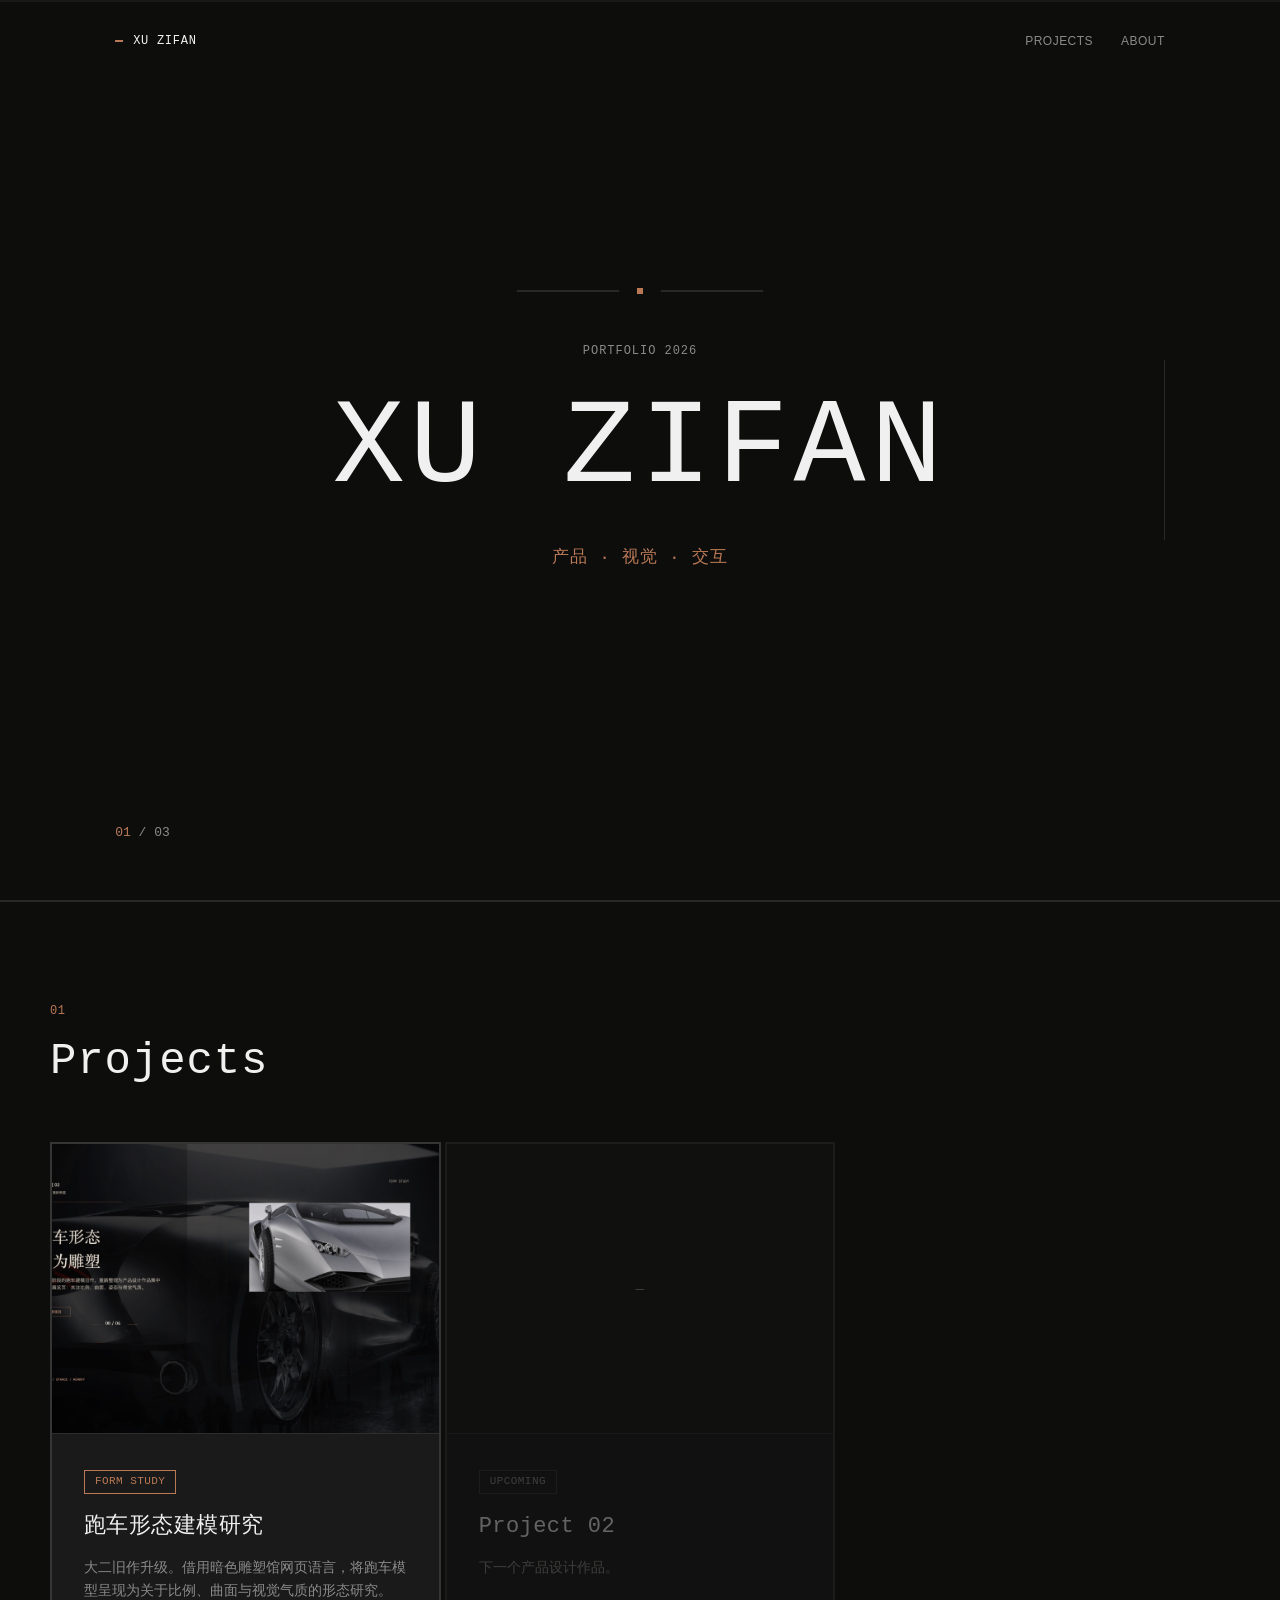
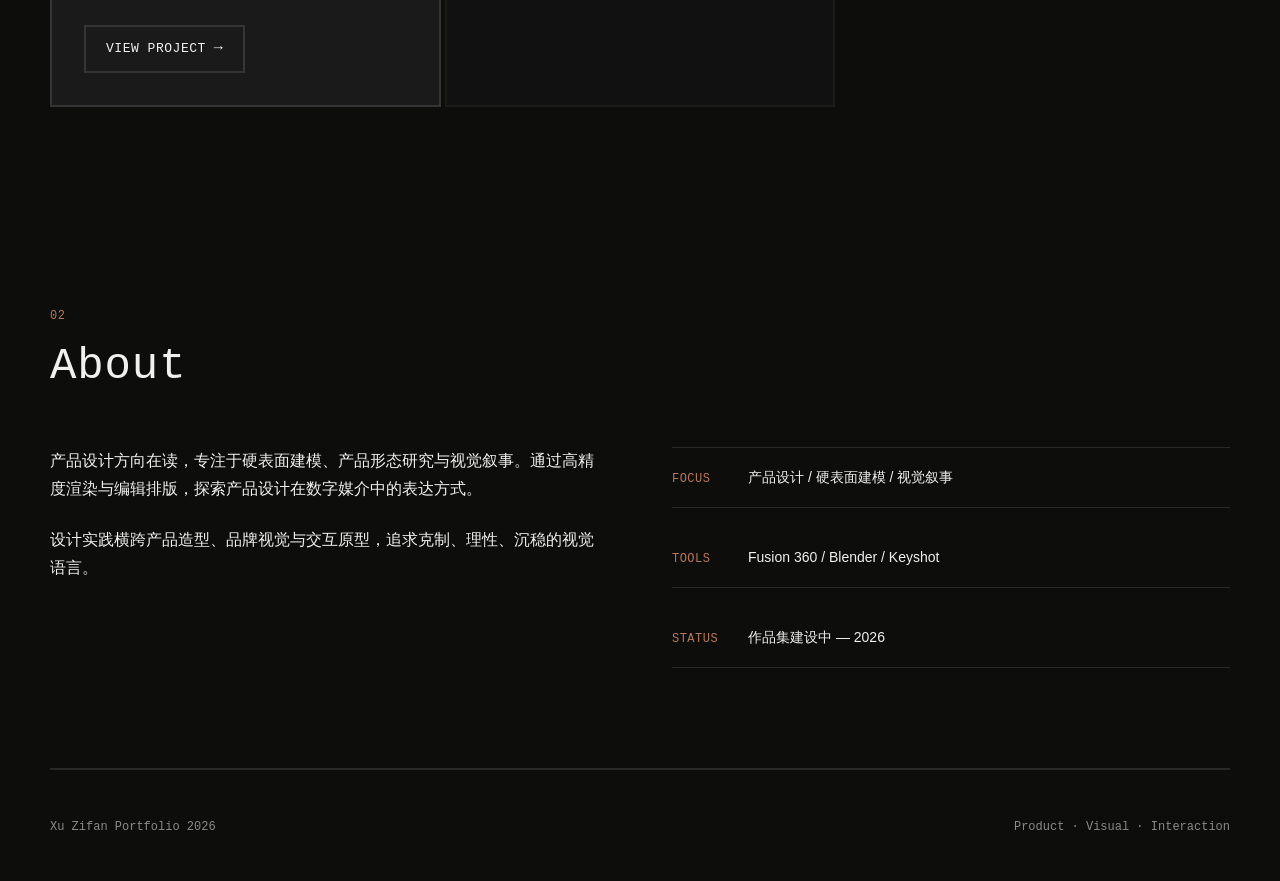
==== commit dbdc6ca2: "Redesign portal page with brutalist aesthetic (80/20 brutalist/copper) - Shift color system to coole" ====
--- a/index.html
+++ b/index.html
@@ -3,21 +3,19 @@
   <head>
     <meta charset="utf-8">
     <meta name="viewport" content="width=device-width, initial-scale=1">
-    <title>产品设计作品集</title>
+    <title>Xu Zifan — Portfolio</title>
     <style>
       :root {
-        --ink: #151514;
-        --deep: #1d1c1a;
-        --panel: #282622;
-        --paper: #e8e1d6;
-        --muted: #928c84;
+        --ink: #0d0d0c;
+        --panel: #1a1a1a;
+        --paper: #f0f0f0;
+        --muted: #8a8a8a;
         --copper: #b97955;
         --copper-soft: #d29a7b;
         --line: rgba(185, 121, 85, 0.42);
-        --silver: #edf0ec;
-        --steel: #8f9998;
-        --liquid: rgba(223, 226, 220, 0.34);
+        --divider: rgba(240, 240, 240, 0.12);
         --ease-art: cubic-bezier(0.19, 1, 0.22, 1);
+        --grid-gap: 4px;
       }
 
       * {
@@ -35,83 +33,6 @@
         font-family: -apple-system, BlinkMacSystemFont, "Helvetica Neue", Arial, sans-serif;
         line-height: 1.58;
         overflow-x: hidden;
-        isolation: isolate;
-      }
-
-      body::before {
-        content: "";
-        position: fixed;
-        inset: 0;
-        pointer-events: none;
-        opacity: 0.12;
-        background-image: radial-gradient(rgba(255, 255, 255, 0.24) 0 1px, transparent 1.4px);
-        background-size: 18px 18px;
-        mix-blend-mode: screen;
-        z-index: 12;
-      }
-
-      .ambient-metal {
-        position: fixed;
-        inset: -24%;
-        z-index: 0;
-        pointer-events: none;
-        opacity: 0.24;
-        background:
-          radial-gradient(ellipse at 18% 18%, rgba(237, 240, 236, 0.32), transparent 22%),
-          radial-gradient(ellipse at 76% 62%, rgba(185, 121, 85, 0.26), transparent 24%),
-          conic-gradient(from 140deg at 50% 50%, transparent, rgba(237, 240, 236, 0.18), rgba(143, 153, 152, 0.24), transparent 42%, rgba(210, 154, 123, 0.16), transparent 70%);
-        filter: blur(34px) saturate(1.18);
-        mix-blend-mode: screen;
-        transform: translate3d(0, 0, 0) rotate(-8deg);
-        animation: liquidMetalFloat 18s ease-in-out infinite alternate;
-      }
-
-      .ambient-metal::before,
-      .ambient-metal::after {
-        content: "";
-        position: absolute;
-        border-radius: 42% 58% 64% 36% / 45% 38% 62% 55%;
-        background:
-          linear-gradient(115deg, transparent 0 18%, rgba(237, 240, 236, 0.44), rgba(143, 153, 152, 0.18), transparent 58%),
-          radial-gradient(circle at 32% 38%, rgba(255, 255, 255, 0.22), transparent 24%);
-        -webkit-mask-image: linear-gradient(90deg, transparent, #000 18% 78%, transparent);
-        mask-image: linear-gradient(90deg, transparent, #000 18% 78%, transparent);
-        mix-blend-mode: screen;
-      }
-
-      .ambient-metal::before {
-        left: 4%;
-        top: 20%;
-        width: 54%;
-        height: 26%;
-        animation: liquidRipple 11s ease-in-out infinite alternate;
-      }
-
-      .ambient-metal::after {
-        right: 2%;
-        bottom: 24%;
-        width: 46%;
-        height: 22%;
-        opacity: 0.76;
-        animation: liquidRipple 13s ease-in-out -3s infinite alternate-reverse;
-      }
-
-      .page-transition {
-        position: fixed;
-        inset: 0;
-        z-index: 18;
-        pointer-events: none;
-        opacity: 0;
-        transform: scaleX(0);
-        transform-origin: left center;
-        background:
-          linear-gradient(90deg, transparent, rgba(237, 240, 236, 0.14), rgba(210, 154, 123, 0.18), transparent),
-          linear-gradient(90deg, rgba(21, 21, 20, 0), rgba(232, 225, 214, 0.08), rgba(21, 21, 20, 0));
-        mix-blend-mode: screen;
-      }
-
-      body.is-transitioning .page-transition {
-        animation: pageMetalWipe 760ms var(--ease-art);
       }
 
       img {
@@ -128,54 +49,45 @@
         font: inherit;
       }
 
-      .serif {
-        font-family: Georgia, "Songti SC", "STSong", serif;
-      }
-
       .mono {
         font-family: ui-monospace, SFMono-Regular, Menlo, Monaco, Consolas, monospace;
       }
 
       .topbar {
         position: fixed;
-        top: 28px;
+        top: 32px;
         left: 9vw;
         right: 9vw;
         z-index: 2;
         display: flex;
         justify-content: space-between;
         align-items: center;
-        color: rgba(232, 225, 214, 0.88);
-        font-size: 13px;
-        mix-blend-mode: normal;
-        transition: top 420ms ease, padding 420ms ease, transform 420ms ease, background 420ms ease, border-color 420ms ease;
+        font-size: 12px;
+        color: var(--muted);
+        transition: top 360ms ease, padding 360ms ease, background 360ms ease;
       }
 
       .topbar.is-scrolled {
         top: 16px;
-        padding: 12px 16px;
-        background: rgba(21, 21, 20, 0.72);
-        border: 1px solid rgba(232, 225, 214, 0.10);
-        backdrop-filter: blur(18px);
-        box-shadow: 0 18px 48px rgba(0, 0, 0, 0.24);
-        animation: panelBreath 5.8s ease-in-out infinite;
+        padding: 10px 18px;
+        background: rgba(13, 13, 12, 0.85);
+        border: 1px solid var(--divider);
+        color: var(--paper);
       }
 
       .brand {
-        letter-spacing: 0;
+        letter-spacing: 0.06em;
         color: var(--paper);
       }
 
       .brand::before {
         content: "";
         display: inline-block;
-        width: 9px;
-        height: 9px;
+        width: 8px;
+        height: 2px;
         margin-right: 10px;
-        background: linear-gradient(135deg, var(--silver), var(--copper-soft) 58%, var(--steel));
-        box-shadow: 0 0 18px rgba(210, 154, 123, 0.34);
-        vertical-align: 0;
-        animation: breathGlow 4.8s ease-in-out infinite;
+        background: var(--copper);
+        vertical-align: middle;
       }
 
       nav {
@@ -184,15 +96,15 @@
       }
 
       nav a {
-        color: rgba(232, 225, 214, 0.72);
+        color: var(--muted);
         text-decoration: none;
-        transition: color 220ms ease, text-shadow 220ms ease;
-      }
-
-      nav a:hover,
-      nav a.is-active {
-        color: var(--copper-soft);
-        text-shadow: 0 0 16px rgba(210, 154, 123, 0.35);
+        text-transform: uppercase;
+        letter-spacing: 0.04em;
+        transition: color 200ms ease;
+      }
+
+      nav a:hover {
+        color: var(--copper);
       }
 
       .progress {
@@ -202,17 +114,15 @@
         right: 0;
         z-index: 20;
         height: 2px;
-        background: rgba(232, 225, 214, 0.08);
+        background: rgba(240, 240, 240, 0.05);
       }
 
       .progress span {
         display: block;
         width: calc(var(--progress, 0) * 1%);
         height: 100%;
-        background: linear-gradient(90deg, var(--copper), var(--silver), var(--copper-soft));
-        box-shadow: 0 0 18px rgba(210, 154, 123, 0.44);
+        background: var(--copper);
         transition: width 90ms linear;
-        animation: breathLine 4.2s ease-in-out infinite;
       }
 
       .hero {
@@ -220,219 +130,204 @@
         position: relative;
         display: grid;
         place-items: center;
-        padding: 80px 9vw;
+        padding: 60px 9vw 100px;
         overflow: hidden;
-        isolation: isolate;
-      }
-
-      .hero::before {
+      }
+
+      .hero-inner {
+        text-align: center;
+        max-width: 900px;
+        animation: heroTextIn 800ms ease both;
+      }
+
+      .hero-divider {
+        display: flex;
+        align-items: center;
+        gap: 18px;
+        justify-content: center;
+        margin-bottom: 48px;
+        animation: heroTextIn 800ms 100ms ease both;
+      }
+
+      .hero-divider::before,
+      .hero-divider::after {
         content: "";
-        position: absolute;
-        inset: 0;
-        z-index: 0;
-        pointer-events: none;
-        background:
-          radial-gradient(ellipse at 30% 28%, rgba(237, 240, 236, 0.08) 0, transparent 50%),
-          radial-gradient(ellipse at 70% 60%, rgba(185, 121, 85, 0.10) 0, transparent 50%);
-      }
-
-      .hero-inner {
-        position: relative;
-        z-index: 1;
-        text-align: center;
-        max-width: 820px;
-        animation: heroTextIn 900ms ease both;
+        width: clamp(40px, 8vw, 120px);
+        height: 2px;
+        background: var(--divider);
+      }
+
+      .hero-divider .accent {
+        width: 6px;
+        height: 6px;
+        background: var(--copper);
+        flex-shrink: 0;
+      }
+
+      .hero-eyebrow {
+        color: var(--muted);
+        font-size: 12px;
+        text-transform: uppercase;
+        letter-spacing: 0.08em;
+        margin-bottom: 28px;
       }
 
       h1, h2, h3 {
         margin: 0;
-        font-family: Georgia, "Songti SC", "STSong", serif;
         font-weight: 400;
         letter-spacing: 0;
       }
 
       h1 {
-        font-size: clamp(42px, 7vw, 88px);
-        line-height: 1.04;
-      }
-
-      .hero-copy {
-        margin: 28px 0 0;
-        color: rgba(232, 225, 214, 0.68);
-        font-size: 18px;
-        max-width: 560px;
-        margin-left: auto;
-        margin-right: auto;
-      }
-
-      .hero-scroll {
+        font-family: ui-monospace, SFMono-Regular, Menlo, Monaco, Consolas, monospace;
+        font-size: clamp(56px, 10vw, 120px);
+        line-height: 1.0;
+        letter-spacing: 0.04em;
+      }
+
+      .hero-tagline {
+        margin: 36px 0 0;
+        color: var(--copper);
+        font-size: 17px;
+        font-family: ui-monospace, SFMono-Regular, Menlo, Monaco, Consolas, monospace;
+        letter-spacing: 0.06em;
+      }
+
+      .hero-index {
         position: absolute;
-        bottom: 48px;
-        left: 50%;
-        transform: translateX(-50%);
+        bottom: 56px;
+        left: 9vw;
+        color: var(--muted);
+        font-size: 13px;
+        font-family: ui-monospace, SFMono-Regular, Menlo, Monaco, Consolas, monospace;
         z-index: 2;
-        display: flex;
-        flex-direction: column;
-        align-items: center;
-        gap: 10px;
-        color: rgba(232, 225, 214, 0.42);
-        font-size: 12px;
-      }
-
-      .hero-scroll::after {
-        content: "";
+      }
+
+      .hero-index span {
+        color: var(--copper);
+      }
+
+      .hero-line-v {
+        position: absolute;
+        right: 9vw;
+        top: 50%;
+        transform: translateY(-50%);
         width: 1px;
-        height: 42px;
-        background: linear-gradient(180deg, rgba(185, 121, 85, 0.56), transparent);
-        animation: scrollPulse 1.6s ease-in-out infinite;
+        height: clamp(120px, 20vh, 280px);
+        background: var(--divider);
+        z-index: 1;
       }
 
       main {
         position: relative;
         z-index: 1;
-        background: linear-gradient(180deg, var(--ink), #1b1a18 42%, var(--ink));
+      }
+
+      .section-rule {
+        width: 100vw;
+        height: 2px;
+        background: var(--divider);
+        margin: 0;
+        border: 0;
       }
 
       section {
-        width: min(1180px, calc(100% - 48px));
+        width: min(1180px, calc(100% - 96px));
         margin: 0 auto;
-        padding: 98px 0;
-        border-bottom: 1px solid rgba(232, 225, 214, 0.10);
-        scroll-margin-top: 96px;
+        padding: 100px 0;
         position: relative;
       }
 
-      section::before {
-        content: "";
-        position: absolute;
-        left: 0;
-        top: -1px;
-        width: clamp(92px, 18vw, 260px);
-        height: 1px;
-        background: linear-gradient(90deg, rgba(237, 240, 236, 0.62), rgba(185, 121, 85, 0.56), transparent);
-        opacity: 0.24;
-        transform: scaleX(0.5);
-        transform-origin: left center;
-        transition: opacity 920ms ease, transform 920ms var(--ease-art);
+      .section-header {
+        margin-bottom: 56px;
+      }
+
+      .section-index {
+        color: var(--copper);
+        font-size: 12px;
+        font-family: ui-monospace, SFMono-Regular, Menlo, Monaco, Consolas, monospace;
+        margin-bottom: 16px;
+        letter-spacing: 0.04em;
+      }
+
+      h2 {
+        font-family: ui-monospace, SFMono-Regular, Menlo, Monaco, Consolas, monospace;
+        font-size: clamp(28px, 4vw, 44px);
+        line-height: 1.12;
+        letter-spacing: 0.02em;
+      }
+
+      p {
+        margin: 0;
+        color: var(--muted);
+        font-size: 15px;
       }
 
       .reveal {
         opacity: 0;
-        transform: translateY(42px);
-        filter: blur(10px);
-        clip-path: inset(9% 0 0 0);
+        transform: translateY(36px);
+        filter: blur(8px);
         transition:
-          opacity 900ms var(--ease-art) var(--reveal-delay, 0ms),
-          transform 900ms var(--ease-art) var(--reveal-delay, 0ms),
-          filter 900ms ease var(--reveal-delay, 0ms),
-          clip-path 900ms var(--ease-art) var(--reveal-delay, 0ms);
-      }
-
-      .reveal.slide-left {
-        transform: translateX(-46px) skewY(1.6deg);
-      }
-
-      .reveal.slide-right {
-        transform: translateX(46px) skewY(-1.6deg);
-      }
-
-      .reveal.scale-in {
-        transform: scale(0.94);
-      }
-
-      .reveal.tilt-in {
-        transform: perspective(900px) rotateX(7deg) translateY(46px);
-        transform-origin: top center;
-      }
-
-      .reveal.wipe-up {
-        transform: translateY(14px);
-        clip-path: inset(100% 0 0 0);
-      }
-
-      .reveal.depth-in {
-        transform: translateY(54px) scale(0.975);
-        filter: blur(14px) brightness(0.86);
+          opacity 800ms var(--ease-art) var(--reveal-delay, 0ms),
+          transform 800ms var(--ease-art) var(--reveal-delay, 0ms),
+          filter 700ms ease var(--reveal-delay, 0ms);
       }
 
       .reveal.in-view {
         opacity: 1;
         transform: none;
         filter: none;
-        clip-path: inset(0);
-      }
-
-      section.reveal.in-view::before {
-        opacity: 0.72;
-        transform: scaleX(1);
-      }
-
-      .section-title {
-        margin-bottom: 48px;
-        text-align: center;
-      }
-
-      .eyebrow {
-        margin: 0 0 14px;
-        color: var(--copper-soft);
-        font-size: 13px;
-      }
-
-      h2 {
-        font-size: clamp(30px, 4.5vw, 52px);
-        line-height: 1.1;
-      }
-
-      p {
-        margin: 0;
-        color: var(--muted);
-        font-size: 16px;
       }
 
       .projects-grid {
         display: grid;
-        grid-template-columns: repeat(auto-fill, minmax(340px, 1fr));
-        gap: 36px;
+        grid-template-columns: repeat(auto-fill, minmax(380px, 1fr));
+        gap: 4px;
       }
 
       .project-card {
         position: relative;
-        overflow: hidden;
-        border: 1px solid rgba(232, 225, 214, 0.10);
+        border: 2px solid var(--divider);
         background: var(--panel);
-        cursor: pointer;
         isolation: isolate;
-        transition: transform 320ms ease, border-color 320ms ease, box-shadow 320ms ease;
+        transition: border-color 240ms ease, transform 200ms ease;
       }
 
       .project-card::before {
         content: "";
         position: absolute;
-        inset: 0;
+        top: 0;
+        left: 0;
+        width: 100%;
+        height: 2px;
+        background: var(--copper);
+        transform: scaleX(0);
+        transform-origin: left center;
+        transition: transform 360ms var(--ease-art);
         z-index: 2;
-        pointer-events: none;
-        background: linear-gradient(112deg, transparent 18%, rgba(237, 240, 236, 0.22), rgba(210, 154, 123, 0.12), transparent 62%);
-        mix-blend-mode: screen;
-        opacity: 0;
-        transform: translateX(-92%) skewX(-12deg);
       }
 
       .project-card:hover {
-        transform: translateY(-6px);
-        border-color: rgba(185, 121, 85, 0.42);
-        box-shadow: 0 24px 64px rgba(0, 0, 0, 0.28), 0 0 32px rgba(210, 154, 123, 0.08);
+        border-color: var(--copper);
+        transform: translateY(-2px);
       }
 
       .project-card:hover::before {
-        animation: metalSweep 860ms var(--ease-art);
-        opacity: 0.72;
+        transform: scaleX(1);
+      }
+
+      .project-card a {
+        display: block;
+        text-decoration: none;
+        color: inherit;
       }
 
       .project-card-image {
         position: relative;
         overflow: hidden;
         aspect-ratio: 4 / 3;
-        background: var(--deep);
+        background: #111;
+        border-bottom: 1px solid var(--divider);
       }
 
       .project-card-image img {
@@ -441,254 +336,135 @@
         object-fit: cover;
         position: relative;
         z-index: 1;
-        transition: transform 520ms ease, filter 520ms ease;
+        transition: transform 480ms ease, filter 480ms ease;
       }
 
       .project-card:hover .project-card-image img {
-        transform: scale(1.03);
-        filter: brightness(1.08);
+        transform: scale(1.02);
+        filter: brightness(1.06);
       }
 
       .project-card-body {
-        padding: 28px;
-        position: relative;
-        z-index: 3;
-      }
-
-      .project-card-body h3 {
-        font-family: Georgia, "Songti SC", "STSong", serif;
-        font-size: 24px;
-        font-weight: 400;
-        margin-bottom: 10px;
+        padding: 32px;
       }
 
       .project-card-body .tag {
         display: inline-block;
-        padding: 3px 10px;
-        border: 1px solid var(--line);
-        color: var(--copper-soft);
-        font-size: 12px;
-        margin-bottom: 14px;
+        padding: 2px 10px;
+        border: 1px solid var(--copper);
+        color: var(--copper);
+        font-size: 11px;
+        font-family: ui-monospace, SFMono-Regular, Menlo, Monaco, Consolas, monospace;
+        text-transform: uppercase;
+        letter-spacing: 0.04em;
+        margin-bottom: 16px;
+      }
+
+      .project-card-body h3 {
+        font-family: ui-monospace, SFMono-Regular, Menlo, Monaco, Consolas, monospace;
+        font-size: 22px;
+        font-weight: 400;
+        letter-spacing: 0.02em;
+        margin-bottom: 12px;
       }
 
       .project-card-body p {
         color: var(--muted);
-        font-size: 15px;
-        line-height: 1.55;
-      }
-
-      .outline-button {
+        font-size: 14px;
+        line-height: 1.6;
+      }
+
+      .outline-link {
         display: inline-flex;
         align-items: center;
-        justify-content: center;
-        min-height: 42px;
+        gap: 8px;
         margin-top: 24px;
-        padding: 0 24px;
-        border: 1px solid var(--copper);
-        color: var(--copper-soft);
+        padding: 10px 20px;
+        border: 2px solid var(--divider);
+        color: var(--paper);
         text-decoration: none;
-        font-family: Georgia, "Songti SC", "STSong", serif;
+        font-family: ui-monospace, SFMono-Regular, Menlo, Monaco, Consolas, monospace;
+        font-size: 13px;
+        letter-spacing: 0.04em;
+        text-transform: uppercase;
+        transition: border-color 200ms ease, color 200ms ease, background 200ms ease;
+      }
+
+      .outline-link:hover {
+        border-color: var(--copper);
+        color: var(--copper);
+        background: rgba(185, 121, 85, 0.06);
+      }
+
+      .outline-link::after {
+        content: "→";
         font-size: 15px;
-        cursor: pointer;
-        position: relative;
-        overflow: hidden;
-        isolation: isolate;
-        box-shadow: 0 0 0 rgba(210, 154, 123, 0);
-        transition: background 240ms ease, color 240ms ease, transform 240ms ease, border-color 240ms ease, box-shadow 240ms ease;
-      }
-
-      .outline-button::before {
-        content: "";
-        position: absolute;
-        inset: -55% -80%;
-        pointer-events: none;
-        background: linear-gradient(105deg, transparent 34%, rgba(237, 240, 236, 0.42), rgba(210, 154, 123, 0.26), transparent 66%);
-        mix-blend-mode: screen;
-        transform: translateX(-58%) rotate(10deg);
-        transition: transform 720ms var(--ease-art), opacity 300ms ease;
-        opacity: 0;
-      }
-
-      .outline-button:hover {
-        background: rgba(185, 121, 85, 0.15);
-        border-color: var(--copper-soft);
-        color: var(--paper);
-        transform: translateY(-2px);
-        box-shadow: 0 0 26px rgba(210, 154, 123, 0.18);
-      }
-
-      .outline-button:hover::before {
-        opacity: 1;
-        transform: translateX(58%) rotate(10deg);
       }
 
       .about-grid {
         display: grid;
         grid-template-columns: 1fr 1fr;
-        gap: 72px;
+        gap: 64px;
         align-items: start;
       }
 
       .about-text {
         display: grid;
+        gap: 24px;
+      }
+
+      .about-text p {
+        font-size: 16px;
+        line-height: 1.72;
+        color: var(--paper);
+      }
+
+      .about-meta {
+        display: grid;
         gap: 20px;
       }
 
-      .about-text p {
-        font-size: 17px;
-        line-height: 1.7;
-      }
-
-      .contact-list {
-        display: grid;
+      .meta-item {
+        padding: 18px 0;
+        border-bottom: 1px solid var(--divider);
+        display: flex;
         gap: 16px;
-      }
-
-      .contact-item {
+        align-items: baseline;
+      }
+
+      .meta-item:first-child {
+        border-top: 1px solid var(--divider);
+      }
+
+      .meta-label {
+        color: var(--copper);
+        font-size: 12px;
+        font-family: ui-monospace, SFMono-Regular, Menlo, Monaco, Consolas, monospace;
+        text-transform: uppercase;
+        letter-spacing: 0.04em;
+        min-width: 60px;
+      }
+
+      .meta-value {
+        color: var(--paper);
+        font-size: 14px;
+      }
+
+      footer {
+        width: min(1180px, calc(100% - 96px));
+        margin: 0 auto;
+        padding: 48px 0;
+        color: var(--muted);
+        font-size: 12px;
+        font-family: ui-monospace, SFMono-Regular, Menlo, Monaco, Consolas, monospace;
         display: flex;
-        align-items: center;
-        gap: 14px;
-        padding: 16px 0;
-        border-bottom: 1px solid rgba(232, 225, 214, 0.08);
-      }
-
-      .contact-label {
-        color: var(--copper-soft);
-        font-size: 13px;
-        min-width: 72px;
-      }
-
-      .contact-value {
-        color: var(--paper);
-        font-size: 15px;
-      }
-
-      footer {
-        width: min(1180px, calc(100% - 48px));
-        margin: 0 auto;
-        padding: 54px 0;
-        color: rgba(232, 225, 214, 0.42);
-        font-size: 13px;
-        position: relative;
-        z-index: 1;
+        justify-content: space-between;
+        border-top: 2px solid var(--divider);
       }
 
       @keyframes heroTextIn {
-        from {
-          opacity: 0;
-          transform: translateY(28px);
-          filter: blur(8px);
-        }
-        to {
-          opacity: 1;
-          transform: none;
-          filter: none;
-        }
-      }
-
-      @keyframes scrollPulse {
-        0%, 100% {
-          transform: translateY(0);
-          opacity: 0.35;
-        }
-        50% {
-          transform: translateY(14px);
-          opacity: 1;
-        }
-      }
-
-      @keyframes liquidMetalFloat {
-        0% {
-          transform: translate3d(-2%, 1%, 0) rotate(-12deg) scale(0.98);
-          border-radius: 46% 54% 62% 38% / 44% 42% 58% 56%;
-        }
-        50% {
-          transform: translate3d(3%, -2%, 0) rotate(-6deg) scale(1.04);
-          border-radius: 58% 42% 46% 54% / 54% 38% 62% 46%;
-        }
-        100% {
-          transform: translate3d(-1%, 3%, 0) rotate(-16deg) scale(1.01);
-          border-radius: 40% 60% 54% 46% / 48% 58% 42% 52%;
-        }
-      }
-
-      @keyframes liquidRipple {
-        from {
-          transform: translateX(-6%) rotate(-4deg) scaleX(0.94);
-          opacity: 0.42;
-        }
-        to {
-          transform: translateX(8%) rotate(5deg) scaleX(1.06);
-          opacity: 0.82;
-        }
-      }
-
-      @keyframes metalSweep {
-        from {
-          transform: translateX(-95%) skewX(-12deg);
-          opacity: 0;
-        }
-        34% {
-          opacity: 0.72;
-        }
-        to {
-          transform: translateX(95%) skewX(-12deg);
-          opacity: 0;
-        }
-      }
-
-      @keyframes breathGlow {
-        0%, 100% {
-          box-shadow: 0 0 12px rgba(210, 154, 123, 0.20);
-          opacity: 0.72;
-        }
-        50% {
-          box-shadow: 0 0 28px rgba(237, 240, 236, 0.22), 0 0 34px rgba(210, 154, 123, 0.34);
-          opacity: 1;
-        }
-      }
-
-      @keyframes breathLine {
-        0%, 100% {
-          opacity: 0.42;
-          filter: brightness(0.9);
-        }
-        50% {
-          opacity: 0.9;
-          filter: brightness(1.28);
-        }
-      }
-
-      @keyframes panelBreath {
-        0%, 100% {
-          border-color: rgba(232, 225, 214, 0.08);
-          box-shadow: inset 0 0 0 1px rgba(237, 240, 236, 0.02), 0 0 0 rgba(210, 154, 123, 0);
-        }
-        50% {
-          border-color: rgba(210, 154, 123, 0.22);
-          box-shadow: inset 0 0 0 1px rgba(237, 240, 236, 0.04), 0 0 36px rgba(210, 154, 123, 0.08);
-        }
-      }
-
-      @keyframes pageMetalWipe {
-        0% {
-          opacity: 0;
-          transform: scaleX(0);
-          transform-origin: left center;
-        }
-        38% {
-          opacity: 0.9;
-          transform: scaleX(1);
-          transform-origin: left center;
-        }
-        39% {
-          transform-origin: right center;
-        }
-        100% {
-          opacity: 0;
-          transform: scaleX(0);
-          transform-origin: right center;
-        }
+        from { opacity: 0; transform: translateY(24px); filter: blur(6px); }
+        to   { opacity: 1; transform: none; filter: none; }
       }
 
       @media (max-width: 860px) {
@@ -701,17 +477,21 @@
           display: none;
         }
 
-        .hero {
-          padding: 100px 24px 80px;
+        .hero-line-v {
+          display: none;
+        }
+
+        .hero-index {
+          left: 24px;
         }
 
         section,
         footer {
-          width: min(100% - 28px, 1180px);
+          width: min(100% - 40px, 1180px);
         }
 
         section {
-          padding: 68px 0;
+          padding: 72px 0;
         }
 
         .projects-grid {
@@ -721,10 +501,6 @@
         .about-grid {
           grid-template-columns: 1fr;
           gap: 40px;
-        }
-
-        .ambient-metal {
-          opacity: 0.16;
         }
       }
 
@@ -742,87 +518,91 @@
           opacity: 1;
           transform: none;
           filter: none;
-          clip-path: inset(0);
         }
       }
     </style>
   </head>
   <body>
-    <div class="ambient-metal" aria-hidden="true"></div>
-    <div class="page-transition" aria-hidden="true"></div>
     <div class="progress" aria-hidden="true"><span></span></div>
 
     <header class="hero">
       <div class="topbar">
-        <div class="brand mono">FORM EXHIBIT</div>
+        <div class="brand mono">XU ZIFAN</div>
         <nav aria-label="主导航">
-          <a href="#projects">项目</a>
-          <a href="#about">关于</a>
+          <a href="#projects">Projects</a>
+          <a href="#about">About</a>
         </nav>
       </div>
       <div class="hero-inner">
-        <h1>产品形态<br>作为视觉语言</h1>
-        <p class="hero-copy">产品设计作品集。聚焦硬表面建模、形态研究和视觉叙事，通过高精度渲染与编辑排版呈现设计判断力。</p>
+        <div class="hero-divider" aria-hidden="true">
+          <span class="accent"></span>
+        </div>
+        <p class="hero-eyebrow mono">Portfolio 2026</p>
+        <h1>XU ZIFAN</h1>
+        <p class="hero-tagline">产品 · 视觉 · 交互</p>
       </div>
-      <div class="hero-scroll mono">滚动浏览</div>
+      <div class="hero-index mono"><span>01</span> / 03</div>
+      <div class="hero-line-v" aria-hidden="true"></div>
     </header>
+
+    <hr class="section-rule" aria-hidden="true">
 
     <main>
       <section id="projects">
-        <div class="section-title">
-          <p class="eyebrow mono">projects</p>
-          <h2>项目</h2>
+        <div class="section-header">
+          <p class="section-index mono">01</p>
+          <h2>Projects</h2>
         </div>
         <div class="projects-grid">
           <article class="project-card">
-            <a href="portfolio-page.html" style="text-decoration:none;color:inherit;display:block;">
+            <a href="portfolio-page.html">
               <div class="project-card-image">
                 <img src="assets/sculptural-editorial/museum-hero.jpg" alt="跑车形态建模研究" loading="lazy">
               </div>
               <div class="project-card-body">
-                <span class="tag mono">三维形态研究</span>
+                <span class="tag">Form Study</span>
                 <h3>跑车形态建模研究</h3>
-                <p>大二旧作升级。借用暗色雕塑馆网页语言，把跑车模型呈现为关于比例、曲面与视觉气质的形态研究。</p>
-                <span class="outline-button">查看项目</span>
+                <p>大二旧作升级。借用暗色雕塑馆网页语言，将跑车模型呈现为关于比例、曲面与视觉气质的形态研究。</p>
+                <span class="outline-link">View Project</span>
               </div>
             </a>
           </article>
 
-          <article class="project-card" style="opacity:0.45;pointer-events:none;">
-            <div class="project-card-image" style="display:grid;place-items:center;background:var(--panel);">
-              <span style="color:var(--muted);font-size:15px;">项目待添加</span>
+          <article class="project-card" style="opacity:0.38;pointer-events:none;user-select:none;">
+            <div class="project-card-image" style="display:grid;place-items:center;background:#151515;">
+              <span style="color:var(--muted);font-size:14px;font-family:ui-monospace,SFMono-Regular,Menlo,Monaco,Consolas,monospace;">—</span>
             </div>
             <div class="project-card-body">
-              <span class="tag mono">即将上线</span>
-              <h3>新项目</h3>
-              <p>下一个产品设计作品将展示在此处。</p>
+              <span class="tag" style="border-color:var(--divider);color:var(--muted);">Upcoming</span>
+              <h3>Project 02</h3>
+              <p>下一个产品设计作品。</p>
             </div>
           </article>
         </div>
       </section>
 
       <section id="about">
-        <div class="section-title">
-          <p class="eyebrow mono">about</p>
-          <h2>关于</h2>
+        <div class="section-header">
+          <p class="section-index mono">02</p>
+          <h2>About</h2>
         </div>
         <div class="about-grid">
           <div class="about-text">
-            <p>产品设计专业在读，专注于硬表面建模、产品形态研究和视觉叙事。通过高精度渲染和编辑排版，探索产品设计在数字媒介中的表达方式。</p>
-            <p>设计方向偏向高技工业美学、消费电子与智能硬件领域。追求克制、理性、沉稳的视觉语言，同时保持成熟商业产品级的呈现标准。</p>
+            <p>产品设计方向在读，专注于硬表面建模、产品形态研究与视觉叙事。通过高精度渲染与编辑排版，探索产品设计在数字媒介中的表达方式。</p>
+            <p>设计实践横跨产品造型、品牌视觉与交互原型，追求克制、理性、沉稳的视觉语言。</p>
           </div>
-          <div class="contact-list mono">
-            <div class="contact-item">
-              <span class="contact-label">方向</span>
-              <span class="contact-value">产品设计 / 硬表面建模</span>
+          <div class="about-meta">
+            <div class="meta-item">
+              <span class="meta-label">Focus</span>
+              <span class="meta-value">产品设计 / 硬表面建模 / 视觉叙事</span>
             </div>
-            <div class="contact-item">
-              <span class="contact-label">工具</span>
-              <span class="contact-value">Fusion 360 / Blender / Keyshot</span>
+            <div class="meta-item">
+              <span class="meta-label">Tools</span>
+              <span class="meta-value">Fusion 360 / Blender / Keyshot</span>
             </div>
-            <div class="contact-item">
-              <span class="contact-label">状态</span>
-              <span class="contact-value">作品集建设中</span>
+            <div class="meta-item">
+              <span class="meta-label">Status</span>
+              <span class="meta-value">作品集建设中 — 2026</span>
             </div>
           </div>
         </div>
@@ -830,14 +610,14 @@
     </main>
 
     <footer class="mono">
-      产品设计作品集 / 暗色雕塑馆编辑视觉系统 / 持续更新中
+      <span>Xu Zifan Portfolio 2026</span>
+      <span>Product · Visual · Interaction</span>
     </footer>
 
     <script>
       const root = document.documentElement;
       const topbar = document.querySelector(".topbar");
       const progress = document.querySelector(".progress span");
-      const pageTransition = document.querySelector(".page-transition");
       const prefersReducedMotion = window.matchMedia("(prefers-reduced-motion: reduce)");
 
       function updateScrollState() {
@@ -851,26 +631,12 @@
         entries.forEach((entry) => {
           if (entry.isIntersecting) entry.target.classList.add("in-view");
         });
-      }, { threshold: 0.16 });
-
-      const revealStyles = ["wipe-up", "slide-left", "scale-in", "slide-right"];
+      }, { threshold: 0.14 });
+
       document.querySelectorAll("section, .project-card").forEach((el, index) => {
-        const style = revealStyles[index % revealStyles.length];
-        el.classList.add("reveal", style);
-        el.style.setProperty("--reveal-delay", `${(index % 3) * 60}ms`);
+        el.classList.add("reveal");
+        el.style.setProperty("--reveal-delay", `${(index % 3) * 80}ms`);
         revealObserver.observe(el);
-      });
-
-      function playPageTransition() {
-        if (!pageTransition || prefersReducedMotion.matches) return;
-        document.body.classList.remove("is-transitioning");
-        void pageTransition.offsetWidth;
-        document.body.classList.add("is-transitioning");
-        window.setTimeout(() => document.body.classList.remove("is-transitioning"), 780);
-      }
-
-      document.querySelectorAll("nav a, .outline-button").forEach((link) => {
-        link.addEventListener("click", playPageTransition);
       });
 
       updateScrollState();
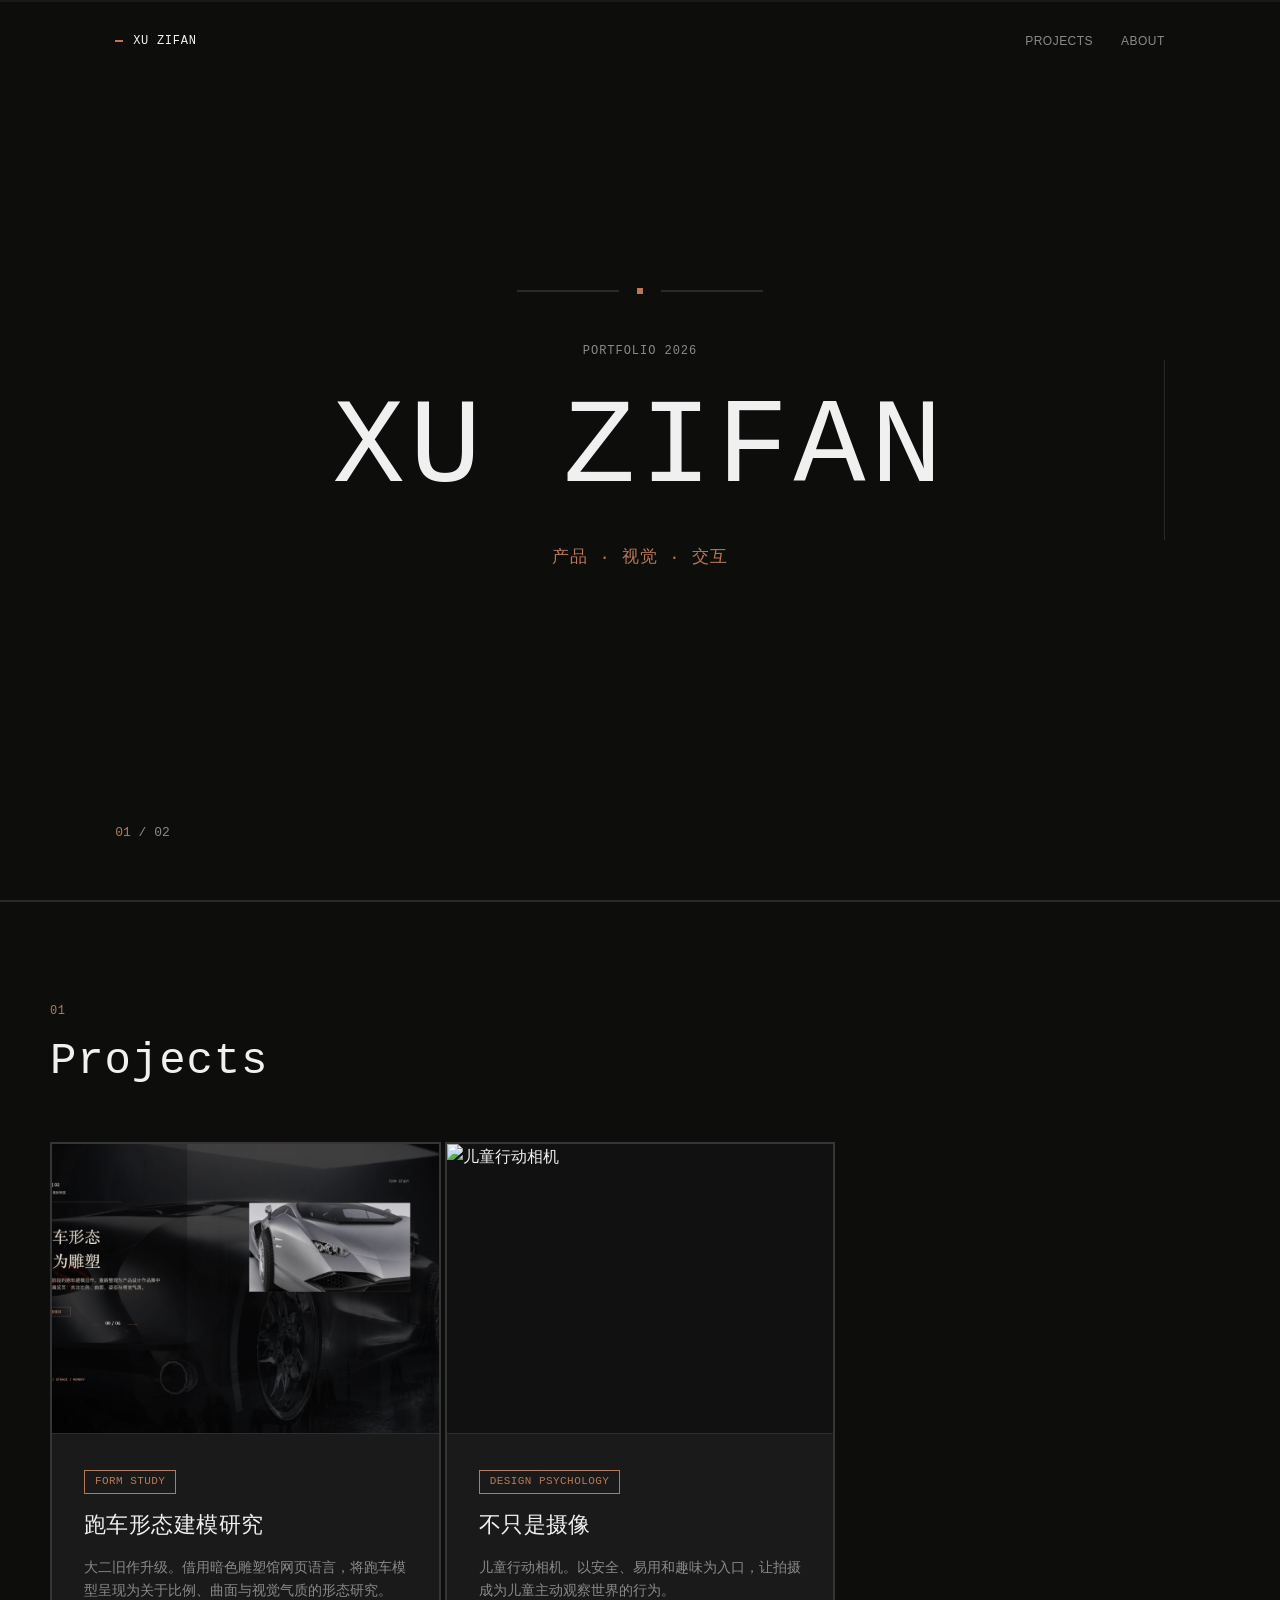
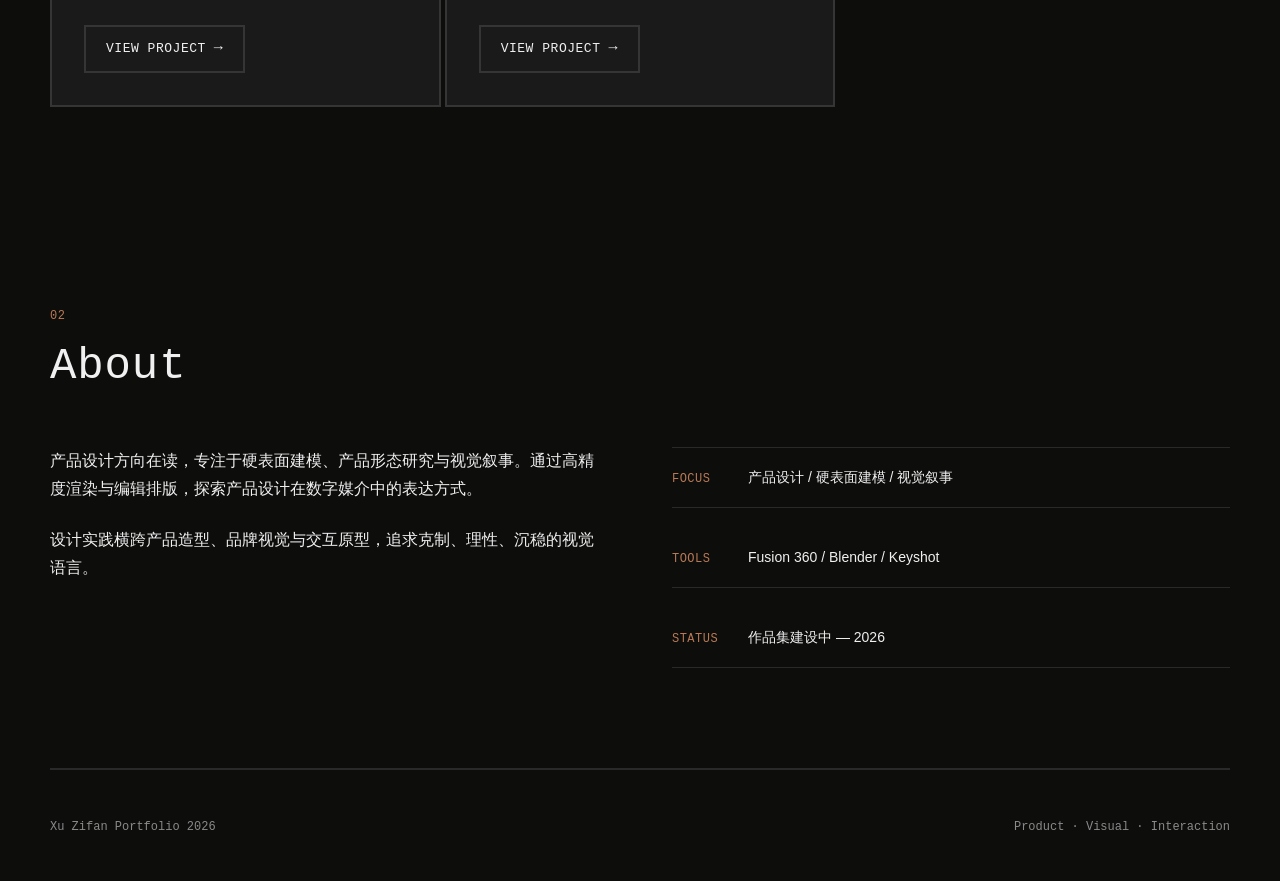
==== commit 987323c9: "Add children's action camera portfolio + update portal - Copy design-psychology-museum-portfolio as " ====
--- a/index.html
+++ b/index.html
@@ -541,7 +541,7 @@
         <h1>XU ZIFAN</h1>
         <p class="hero-tagline">产品 · 视觉 · 交互</p>
       </div>
-      <div class="hero-index mono"><span>01</span> / 03</div>
+      <div class="hero-index mono"><span>01</span> / 02</div>
       <div class="hero-line-v" aria-hidden="true"></div>
     </header>
 
@@ -568,15 +568,18 @@
             </a>
           </article>
 
-          <article class="project-card" style="opacity:0.38;pointer-events:none;user-select:none;">
-            <div class="project-card-image" style="display:grid;place-items:center;background:#151515;">
-              <span style="color:var(--muted);font-size:14px;font-family:ui-monospace,SFMono-Regular,Menlo,Monaco,Consolas,monospace;">—</span>
-            </div>
-            <div class="project-card-body">
-              <span class="tag" style="border-color:var(--divider);color:var(--muted);">Upcoming</span>
-              <h3>Project 02</h3>
-              <p>下一个产品设计作品。</p>
-            </div>
+          <article class="project-card">
+            <a href="camera-portfolio/">
+              <div class="project-card-image">
+                <img src="camera-portfolio/assets/original/hero-object.jpg" alt="儿童行动相机" loading="lazy">
+              </div>
+              <div class="project-card-body">
+                <span class="tag">Design Psychology</span>
+                <h3>不只是摄像</h3>
+                <p>儿童行动相机。以安全、易用和趣味为入口，让拍摄成为儿童主动观察世界的行为。</p>
+                <span class="outline-link">View Project</span>
+              </div>
+            </a>
           </article>
         </div>
       </section>
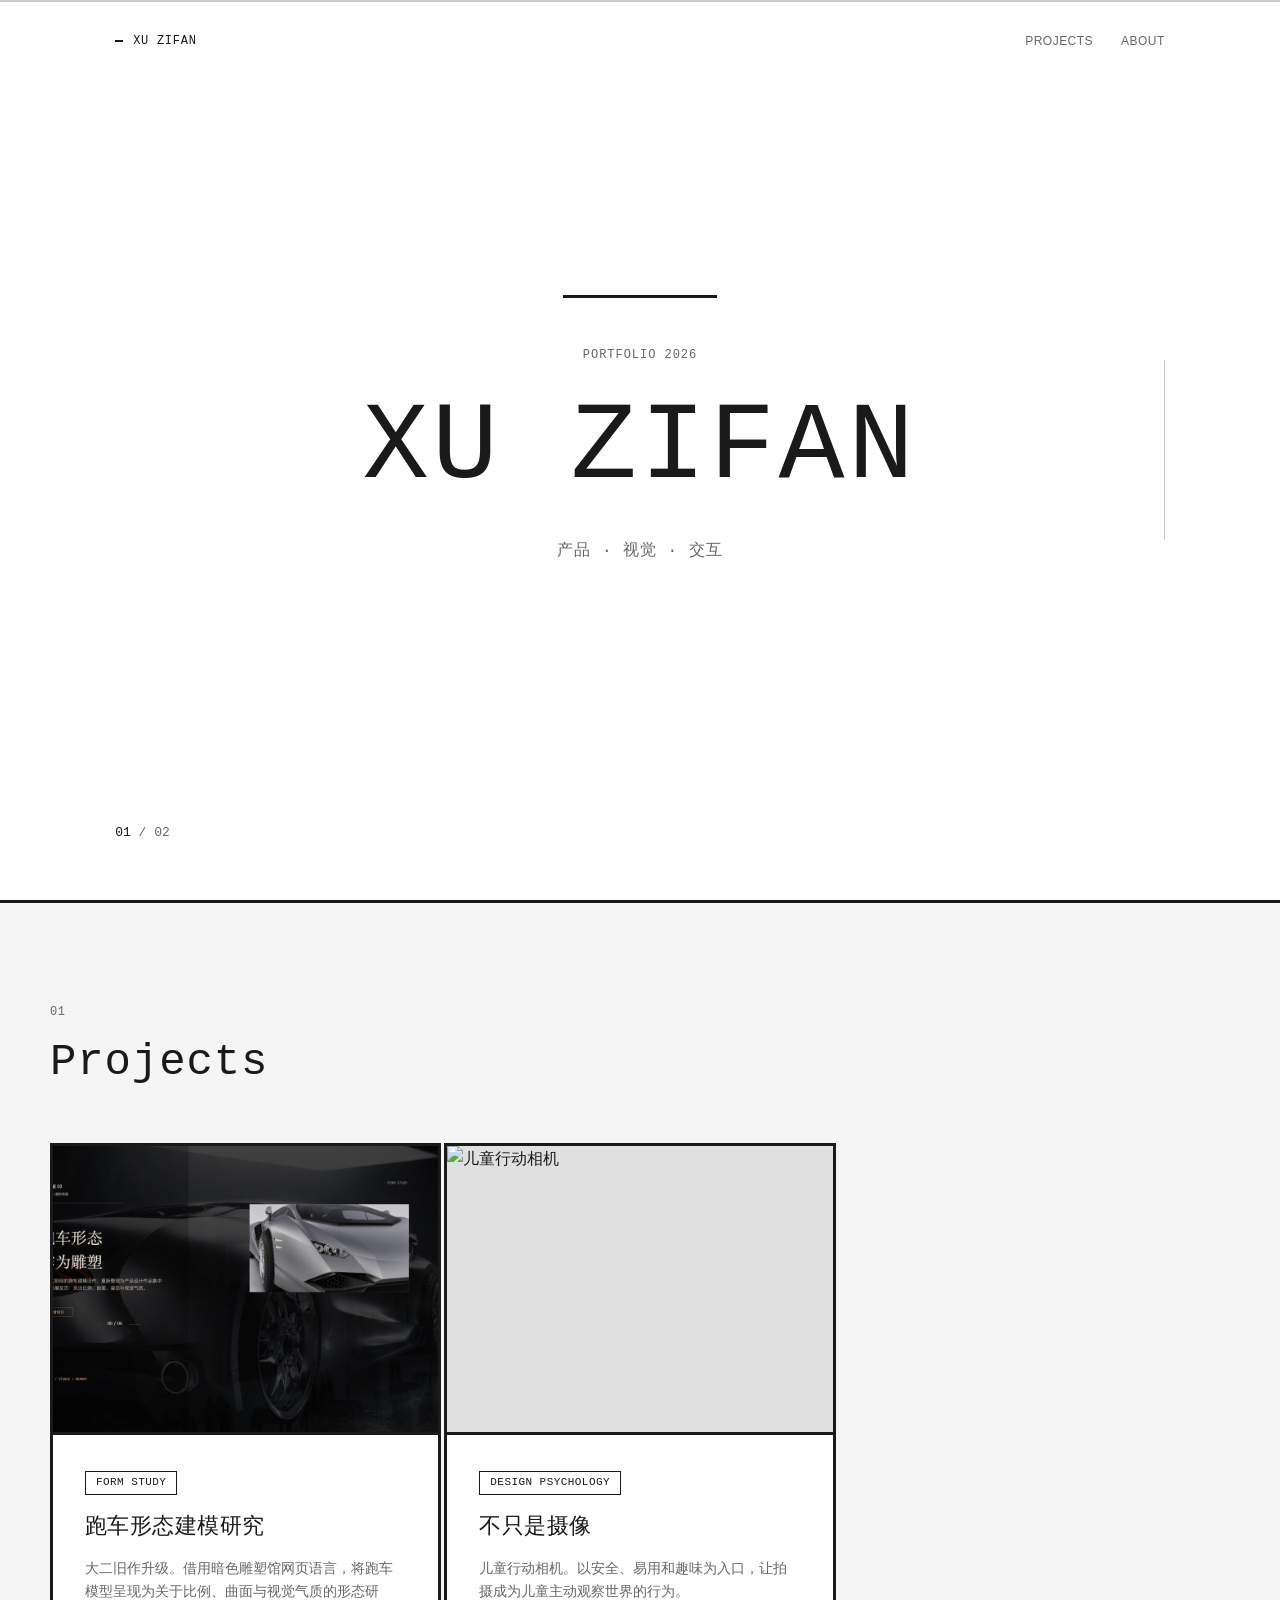
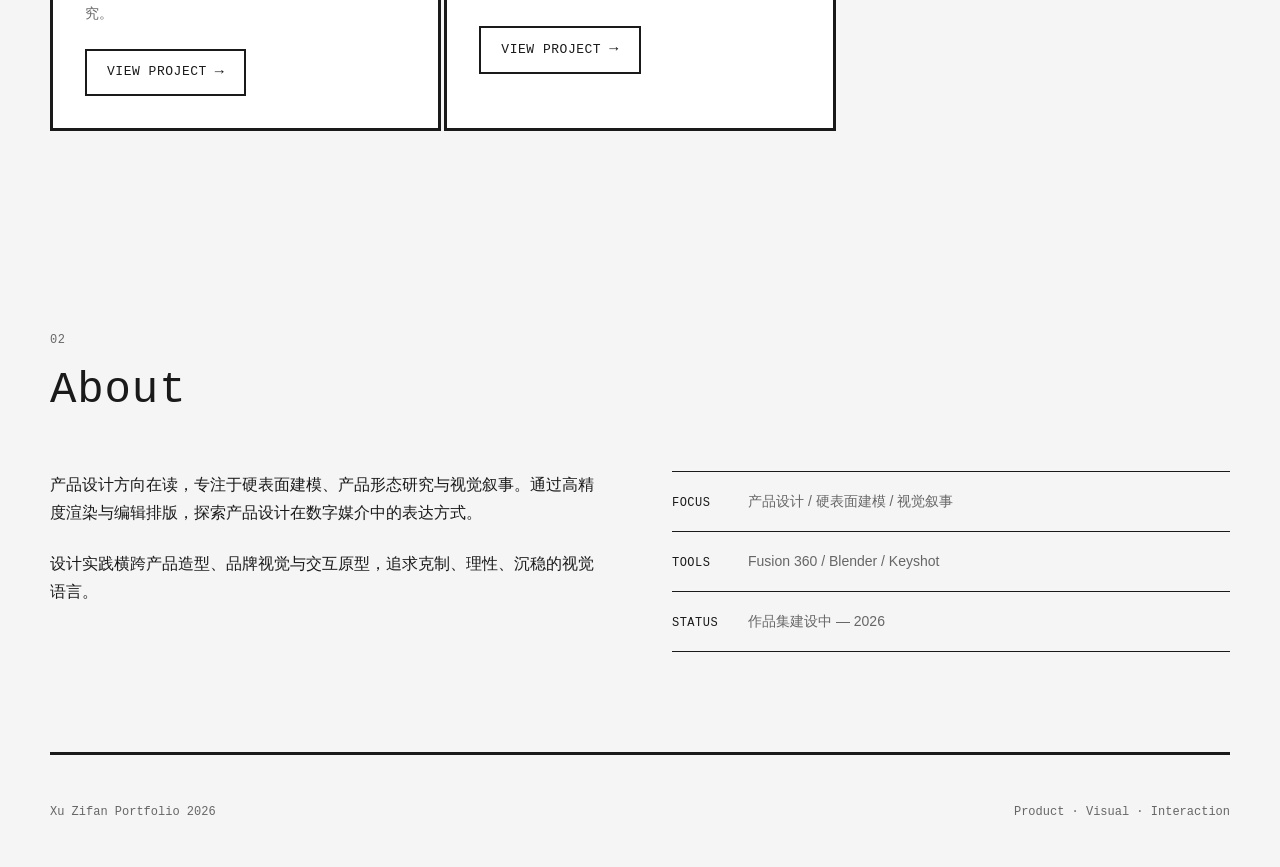
==== commit 8ebdb378: "Unify all pages to pure B&W brutalist style - index.html: white background, black text/rules, projec" ====
--- a/index.html
+++ b/index.html
@@ -6,48 +6,30 @@
     <title>Xu Zifan — Portfolio</title>
     <style>
       :root {
-        --ink: #0d0d0c;
-        --panel: #1a1a1a;
-        --paper: #f0f0f0;
-        --muted: #8a8a8a;
-        --copper: #b97955;
-        --copper-soft: #d29a7b;
-        --line: rgba(185, 121, 85, 0.42);
-        --divider: rgba(240, 240, 240, 0.12);
+        --paper: #f5f5f5;
+        --ink: #1a1a1a;
+        --muted: #666666;
+        --rule: #1a1a1a;
+        --rule-light: #cccccc;
+        --bg: #ffffff;
         --ease-art: cubic-bezier(0.19, 1, 0.22, 1);
-        --grid-gap: 4px;
-      }
-
-      * {
-        box-sizing: border-box;
-      }
-
-      html {
-        scroll-behavior: smooth;
-      }
+      }
+
+      * { box-sizing: border-box; }
+      html { scroll-behavior: smooth; }
 
       body {
         margin: 0;
-        color: var(--paper);
-        background: var(--ink);
+        color: var(--ink);
+        background: var(--paper);
         font-family: -apple-system, BlinkMacSystemFont, "Helvetica Neue", Arial, sans-serif;
         line-height: 1.58;
         overflow-x: hidden;
       }
 
-      img {
-        display: block;
-        width: 100%;
-        height: auto;
-      }
-
-      a {
-        color: inherit;
-      }
-
-      button {
-        font: inherit;
-      }
+      img { display: block; width: 100%; height: auto; }
+      a { color: inherit; }
+      button { font: inherit; }
 
       .mono {
         font-family: ui-monospace, SFMono-Regular, Menlo, Monaco, Consolas, monospace;
@@ -58,26 +40,26 @@
         top: 32px;
         left: 9vw;
         right: 9vw;
-        z-index: 2;
+        z-index: 10;
         display: flex;
         justify-content: space-between;
         align-items: center;
         font-size: 12px;
         color: var(--muted);
-        transition: top 360ms ease, padding 360ms ease, background 360ms ease;
+        transition: top 300ms ease, padding 300ms ease, background 300ms ease;
       }
 
       .topbar.is-scrolled {
         top: 16px;
         padding: 10px 18px;
-        background: rgba(13, 13, 12, 0.85);
-        border: 1px solid var(--divider);
-        color: var(--paper);
+        background: rgba(255, 255, 255, 0.92);
+        border: 1px solid var(--ink);
+        color: var(--ink);
       }
 
       .brand {
         letter-spacing: 0.06em;
-        color: var(--paper);
+        color: var(--ink);
       }
 
       .brand::before {
@@ -86,42 +68,35 @@
         width: 8px;
         height: 2px;
         margin-right: 10px;
-        background: var(--copper);
+        background: var(--ink);
         vertical-align: middle;
       }
 
-      nav {
-        display: flex;
-        gap: 28px;
-      }
+      nav { display: flex; gap: 28px; }
 
       nav a {
         color: var(--muted);
         text-decoration: none;
         text-transform: uppercase;
         letter-spacing: 0.04em;
-        transition: color 200ms ease;
-      }
-
-      nav a:hover {
-        color: var(--copper);
-      }
+        transition: color 150ms ease;
+      }
+
+      nav a:hover { color: var(--ink); text-decoration: underline; }
 
       .progress {
         position: fixed;
-        top: 0;
-        left: 0;
-        right: 0;
+        top: 0; left: 0; right: 0;
         z-index: 20;
         height: 2px;
-        background: rgba(240, 240, 240, 0.05);
+        background: var(--rule-light);
       }
 
       .progress span {
         display: block;
         width: calc(var(--progress, 0) * 1%);
         height: 100%;
-        background: var(--copper);
+        background: var(--ink);
         transition: width 90ms linear;
       }
 
@@ -131,37 +106,21 @@
         display: grid;
         place-items: center;
         padding: 60px 9vw 100px;
-        overflow: hidden;
+        background: var(--bg);
       }
 
       .hero-inner {
         text-align: center;
         max-width: 900px;
-        animation: heroTextIn 800ms ease both;
-      }
-
-      .hero-divider {
-        display: flex;
-        align-items: center;
-        gap: 18px;
-        justify-content: center;
-        margin-bottom: 48px;
-        animation: heroTextIn 800ms 100ms ease both;
-      }
-
-      .hero-divider::before,
-      .hero-divider::after {
-        content: "";
-        width: clamp(40px, 8vw, 120px);
-        height: 2px;
-        background: var(--divider);
-      }
-
-      .hero-divider .accent {
-        width: 6px;
-        height: 6px;
-        background: var(--copper);
-        flex-shrink: 0;
+        animation: heroIn 700ms ease both;
+      }
+
+      .hero-rule {
+        width: clamp(60px, 12vw, 160px);
+        height: 3px;
+        background: var(--ink);
+        margin: 0 auto 48px;
+        animation: heroIn 700ms 100ms ease both;
       }
 
       .hero-eyebrow {
@@ -172,23 +131,19 @@
         margin-bottom: 28px;
       }
 
-      h1, h2, h3 {
-        margin: 0;
-        font-weight: 400;
-        letter-spacing: 0;
-      }
+      h1, h2, h3 { margin: 0; font-weight: 400; letter-spacing: 0; }
 
       h1 {
         font-family: ui-monospace, SFMono-Regular, Menlo, Monaco, Consolas, monospace;
-        font-size: clamp(56px, 10vw, 120px);
+        font-size: clamp(52px, 9vw, 110px);
         line-height: 1.0;
-        letter-spacing: 0.04em;
+        letter-spacing: 0.03em;
       }
 
       .hero-tagline {
         margin: 36px 0 0;
-        color: var(--copper);
-        font-size: 17px;
+        color: var(--muted);
+        font-size: 16px;
         font-family: ui-monospace, SFMono-Regular, Menlo, Monaco, Consolas, monospace;
         letter-spacing: 0.06em;
       }
@@ -203,9 +158,7 @@
         z-index: 2;
       }
 
-      .hero-index span {
-        color: var(--copper);
-      }
+      .hero-index span { color: var(--ink); }
 
       .hero-line-v {
         position: absolute;
@@ -214,19 +167,14 @@
         transform: translateY(-50%);
         width: 1px;
         height: clamp(120px, 20vh, 280px);
-        background: var(--divider);
-        z-index: 1;
-      }
-
-      main {
-        position: relative;
+        background: var(--rule-light);
         z-index: 1;
       }
 
       .section-rule {
         width: 100vw;
-        height: 2px;
-        background: var(--divider);
+        height: 3px;
+        background: var(--ink);
         margin: 0;
         border: 0;
       }
@@ -238,16 +186,14 @@
         position: relative;
       }
 
-      .section-header {
-        margin-bottom: 56px;
-      }
+      .section-header { margin-bottom: 56px; }
 
       .section-index {
-        color: var(--copper);
         font-size: 12px;
         font-family: ui-monospace, SFMono-Regular, Menlo, Monaco, Consolas, monospace;
         margin-bottom: 16px;
         letter-spacing: 0.04em;
+        color: var(--muted);
       }
 
       h2 {
@@ -257,107 +203,102 @@
         letter-spacing: 0.02em;
       }
 
-      p {
-        margin: 0;
-        color: var(--muted);
-        font-size: 15px;
-      }
+      p { margin: 0; color: var(--muted); font-size: 15px; }
 
       .reveal {
         opacity: 0;
-        transform: translateY(36px);
-        filter: blur(8px);
+        transform: translateY(24px);
         transition:
-          opacity 800ms var(--ease-art) var(--reveal-delay, 0ms),
-          transform 800ms var(--ease-art) var(--reveal-delay, 0ms),
-          filter 700ms ease var(--reveal-delay, 0ms);
-      }
-
-      .reveal.in-view {
-        opacity: 1;
-        transform: none;
-        filter: none;
-      }
+          opacity 700ms var(--ease-art) var(--reveal-delay, 0ms),
+          transform 700ms var(--ease-art) var(--reveal-delay, 0ms);
+      }
+
+      .reveal.in-view { opacity: 1; transform: none; }
 
       .projects-grid {
         display: grid;
         grid-template-columns: repeat(auto-fill, minmax(380px, 1fr));
-        gap: 4px;
+        gap: 3px;
       }
 
       .project-card {
         position: relative;
-        border: 2px solid var(--divider);
-        background: var(--panel);
+        border: 3px solid var(--ink);
+        background: var(--bg);
         isolation: isolate;
-        transition: border-color 240ms ease, transform 200ms ease;
-      }
-
-      .project-card::before {
+        transition: background 200ms ease, transform 200ms ease;
+      }
+
+      .project-card::after {
         content: "";
         position: absolute;
-        top: 0;
-        left: 0;
-        width: 100%;
-        height: 2px;
-        background: var(--copper);
-        transform: scaleX(0);
-        transform-origin: left center;
-        transition: transform 360ms var(--ease-art);
-        z-index: 2;
+        inset: 0;
+        background: var(--ink);
+        opacity: 0;
+        transition: opacity 200ms ease;
+        z-index: 0;
+        pointer-events: none;
       }
 
       .project-card:hover {
-        border-color: var(--copper);
-        transform: translateY(-2px);
-      }
-
-      .project-card:hover::before {
-        transform: scaleX(1);
+        background: var(--ink);
+        transform: translateY(-4px);
+      }
+
+      .project-card:hover .project-card-body h3,
+      .project-card:hover .project-card-body p {
+        color: var(--paper);
+      }
+
+      .project-card:hover .outline-link {
+        border-color: var(--paper);
+        color: var(--paper);
+      }
+
+      .project-card:hover .tag {
+        border-color: var(--paper);
+        color: var(--paper);
       }
 
       .project-card a {
         display: block;
         text-decoration: none;
         color: inherit;
+        position: relative;
+        z-index: 1;
       }
 
       .project-card-image {
-        position: relative;
         overflow: hidden;
         aspect-ratio: 4 / 3;
-        background: #111;
-        border-bottom: 1px solid var(--divider);
+        background: #e0e0e0;
+        border-bottom: 3px solid var(--ink);
       }
 
       .project-card-image img {
         width: 100%;
         height: 100%;
         object-fit: cover;
-        position: relative;
-        z-index: 1;
-        transition: transform 480ms ease, filter 480ms ease;
+        transition: transform 480ms ease;
       }
 
       .project-card:hover .project-card-image img {
-        transform: scale(1.02);
-        filter: brightness(1.06);
-      }
-
-      .project-card-body {
-        padding: 32px;
-      }
+        transform: scale(1.03);
+      }
+
+      .project-card-body { padding: 32px; }
 
       .project-card-body .tag {
         display: inline-block;
         padding: 2px 10px;
-        border: 1px solid var(--copper);
-        color: var(--copper);
+        border: 1px solid var(--ink);
+        color: var(--ink);
         font-size: 11px;
         font-family: ui-monospace, SFMono-Regular, Menlo, Monaco, Consolas, monospace;
         text-transform: uppercase;
         letter-spacing: 0.04em;
         margin-bottom: 16px;
+        transition: border-color 200ms ease, color 200ms ease;
       }
 
       .project-card-body h3 {
@@ -366,12 +307,14 @@
         font-weight: 400;
         letter-spacing: 0.02em;
         margin-bottom: 12px;
+        transition: color 200ms ease;
       }
 
       .project-card-body p {
         color: var(--muted);
         font-size: 14px;
         line-height: 1.6;
+        transition: color 200ms ease;
       }
 
       .outline-link {
@@ -380,26 +323,17 @@
         gap: 8px;
         margin-top: 24px;
         padding: 10px 20px;
-        border: 2px solid var(--divider);
-        color: var(--paper);
+        border: 2px solid var(--ink);
+        color: var(--ink);
         text-decoration: none;
         font-family: ui-monospace, SFMono-Regular, Menlo, Monaco, Consolas, monospace;
         font-size: 13px;
         letter-spacing: 0.04em;
         text-transform: uppercase;
-        transition: border-color 200ms ease, color 200ms ease, background 200ms ease;
-      }
-
-      .outline-link:hover {
-        border-color: var(--copper);
-        color: var(--copper);
-        background: rgba(185, 121, 85, 0.06);
-      }
-
-      .outline-link::after {
-        content: "→";
-        font-size: 15px;
-      }
+        transition: border-color 200ms ease, color 200ms ease;
+      }
+
+      .outline-link::after { content: "→"; font-size: 15px; }
 
       .about-grid {
         display: grid;
@@ -408,47 +342,36 @@
         align-items: start;
       }
 
-      .about-text {
-        display: grid;
-        gap: 24px;
-      }
+      .about-text { display: grid; gap: 24px; }
 
       .about-text p {
         font-size: 16px;
         line-height: 1.72;
-        color: var(--paper);
-      }
-
-      .about-meta {
-        display: grid;
-        gap: 20px;
-      }
+        color: var(--ink);
+      }
+
+      .about-meta { display: grid; }
 
       .meta-item {
         padding: 18px 0;
-        border-bottom: 1px solid var(--divider);
+        border-bottom: 1px solid var(--ink);
         display: flex;
         gap: 16px;
         align-items: baseline;
       }
 
-      .meta-item:first-child {
-        border-top: 1px solid var(--divider);
-      }
+      .meta-item:first-child { border-top: 1px solid var(--ink); }
 
       .meta-label {
-        color: var(--copper);
         font-size: 12px;
         font-family: ui-monospace, SFMono-Regular, Menlo, Monaco, Consolas, monospace;
         text-transform: uppercase;
         letter-spacing: 0.04em;
         min-width: 60px;
-      }
-
-      .meta-value {
-        color: var(--paper);
-        font-size: 14px;
-      }
+        color: var(--ink);
+      }
+
+      .meta-value { color: var(--muted); font-size: 14px; }
 
       footer {
         width: min(1180px, calc(100% - 96px));
@@ -459,66 +382,34 @@
         font-family: ui-monospace, SFMono-Regular, Menlo, Monaco, Consolas, monospace;
         display: flex;
         justify-content: space-between;
-        border-top: 2px solid var(--divider);
-      }
-
-      @keyframes heroTextIn {
-        from { opacity: 0; transform: translateY(24px); filter: blur(6px); }
-        to   { opacity: 1; transform: none; filter: none; }
+        border-top: 3px solid var(--ink);
+      }
+
+      @keyframes heroIn {
+        from { opacity: 0; transform: translateY(18px); }
+        to   { opacity: 1; transform: none; }
       }
 
       @media (max-width: 860px) {
-        .topbar {
-          left: 24px;
-          right: 24px;
-        }
-
-        nav {
-          display: none;
-        }
-
-        .hero-line-v {
-          display: none;
-        }
-
-        .hero-index {
-          left: 24px;
-        }
-
-        section,
-        footer {
-          width: min(100% - 40px, 1180px);
-        }
-
-        section {
-          padding: 72px 0;
-        }
-
-        .projects-grid {
-          grid-template-columns: 1fr;
-        }
-
-        .about-grid {
-          grid-template-columns: 1fr;
-          gap: 40px;
-        }
+        .topbar { left: 24px; right: 24px; }
+        nav { display: none; }
+        .hero-line-v { display: none; }
+        .hero-index { left: 24px; }
+
+        section, footer { width: min(100% - 40px, 1180px); }
+        section { padding: 72px 0; }
+        .projects-grid { grid-template-columns: 1fr; }
+        .about-grid { grid-template-columns: 1fr; gap: 40px; }
       }
 
       @media (prefers-reduced-motion: reduce) {
-        *,
-        *::before,
-        *::after {
+        *, *::before, *::after {
           animation-duration: 0.01ms !important;
           animation-iteration-count: 1 !important;
           scroll-behavior: auto !important;
           transition-duration: 0.01ms !important;
         }
-
-        .reveal {
-          opacity: 1;
-          transform: none;
-          filter: none;
-        }
+        .reveal { opacity: 1; transform: none; }
       }
     </style>
   </head>
@@ -534,9 +425,7 @@
         </nav>
       </div>
       <div class="hero-inner">
-        <div class="hero-divider" aria-hidden="true">
-          <span class="accent"></span>
-        </div>
+        <div class="hero-rule" aria-hidden="true"></div>
         <p class="hero-eyebrow mono">Portfolio 2026</p>
         <h1>XU ZIFAN</h1>
         <p class="hero-tagline">产品 · 视觉 · 交互</p>
@@ -621,7 +510,6 @@
       const root = document.documentElement;
       const topbar = document.querySelector(".topbar");
       const progress = document.querySelector(".progress span");
-      const prefersReducedMotion = window.matchMedia("(prefers-reduced-motion: reduce)");
 
       function updateScrollState() {
         const max = Math.max(1, document.body.scrollHeight - window.innerHeight);
@@ -630,16 +518,16 @@
         topbar.classList.toggle("is-scrolled", window.scrollY > 80);
       }
 
-      const revealObserver = new IntersectionObserver((entries) => {
+      const observer = new IntersectionObserver((entries) => {
         entries.forEach((entry) => {
           if (entry.isIntersecting) entry.target.classList.add("in-view");
         });
-      }, { threshold: 0.14 });
-
-      document.querySelectorAll("section, .project-card").forEach((el, index) => {
+      }, { threshold: 0.12 });
+
+      document.querySelectorAll("section, .project-card").forEach((el, i) => {
         el.classList.add("reveal");
-        el.style.setProperty("--reveal-delay", `${(index % 3) * 80}ms`);
-        revealObserver.observe(el);
+        el.style.setProperty("--reveal-delay", `${(i % 3) * 80}ms`);
+        observer.observe(el);
       });
 
       updateScrollState();
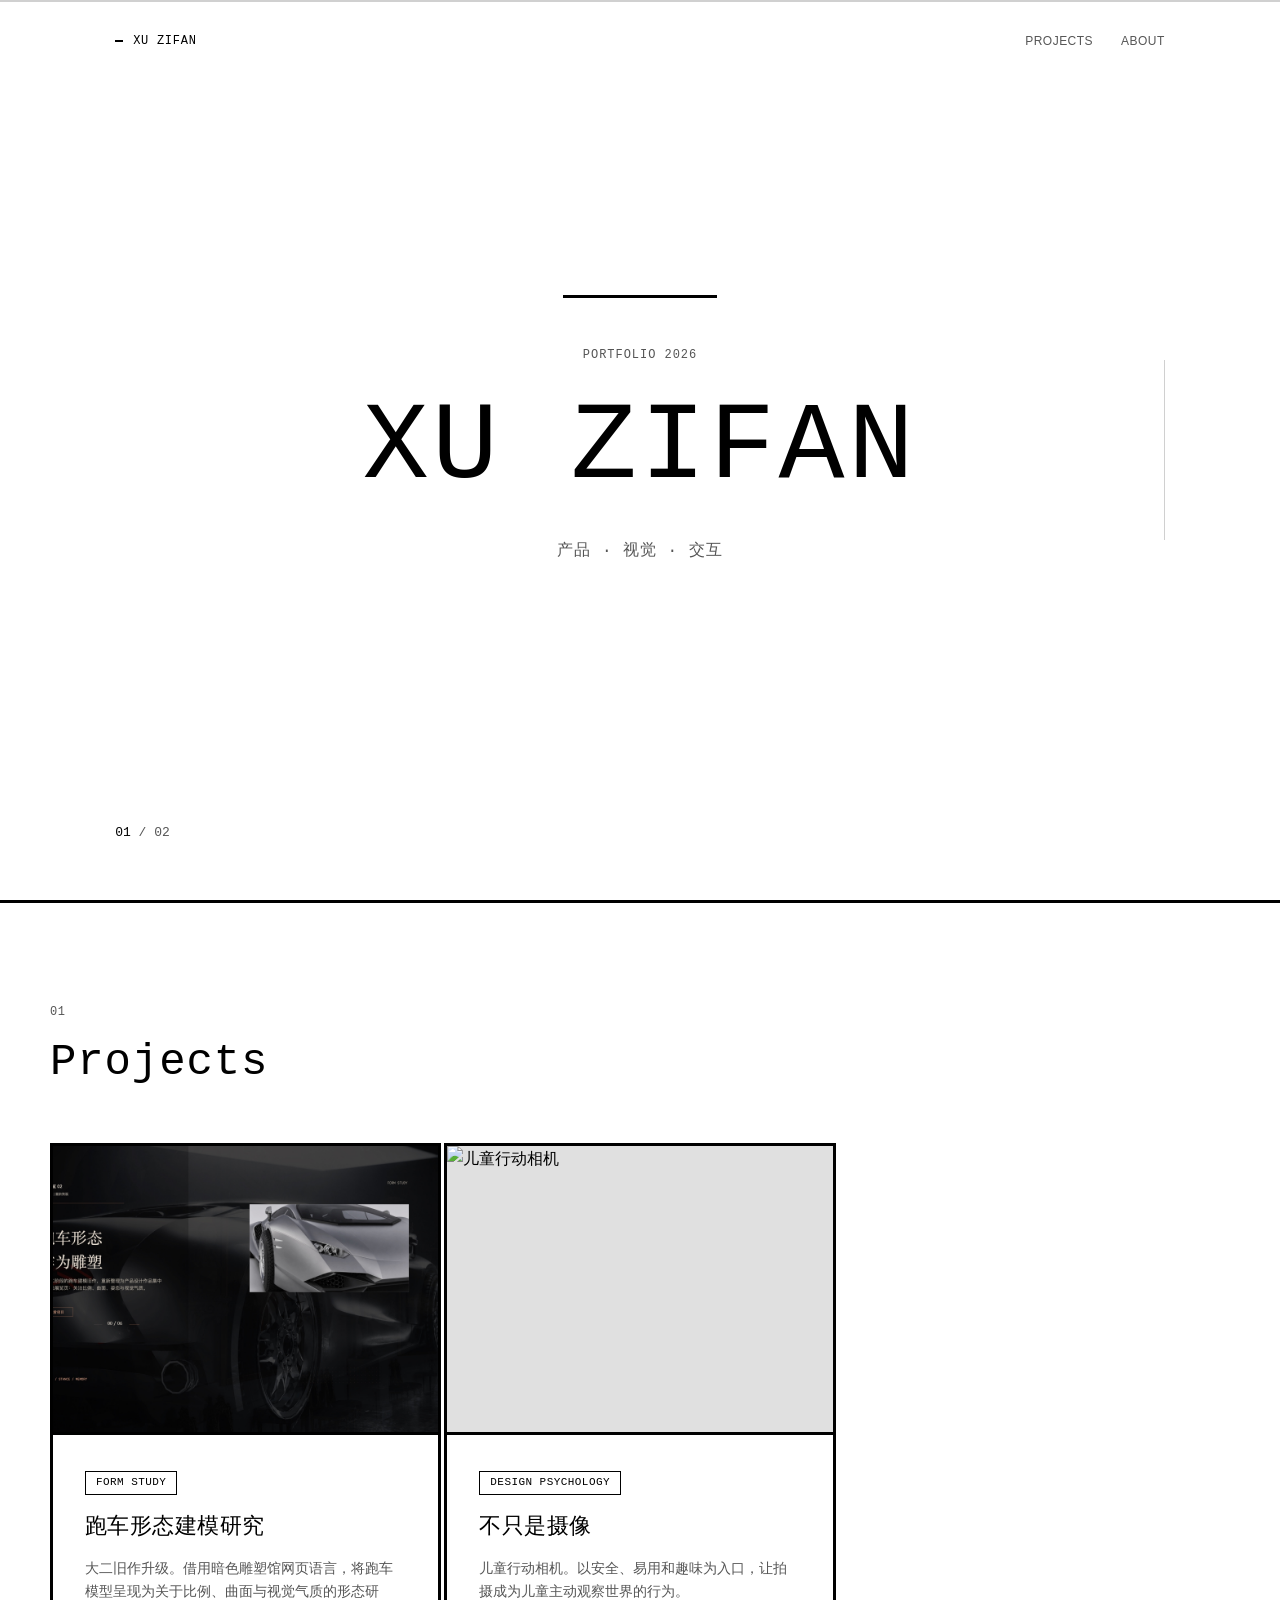
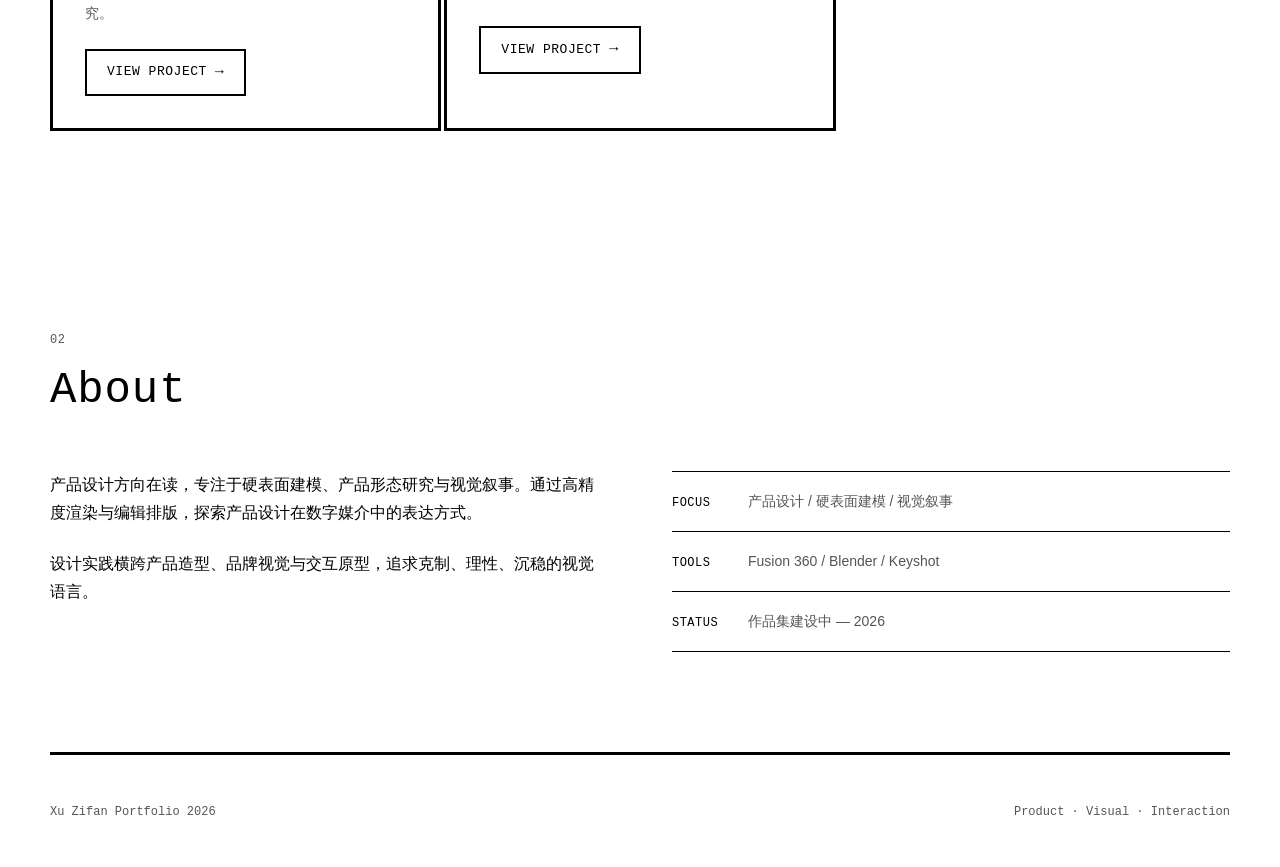
==== commit 8bb812cc: "Pure white background + pure black text, remove gray tint" ====
--- a/index.html
+++ b/index.html
@@ -6,11 +6,11 @@
     <title>Xu Zifan — Portfolio</title>
     <style>
       :root {
-        --paper: #f5f5f5;
-        --ink: #1a1a1a;
-        --muted: #666666;
-        --rule: #1a1a1a;
-        --rule-light: #cccccc;
+        --paper: #ffffff;
+        --ink: #000000;
+        --muted: #555555;
+        --rule: #000000;
+        --rule-light: #d0d0d0;
         --bg: #ffffff;
         --ease-art: cubic-bezier(0.19, 1, 0.22, 1);
       }
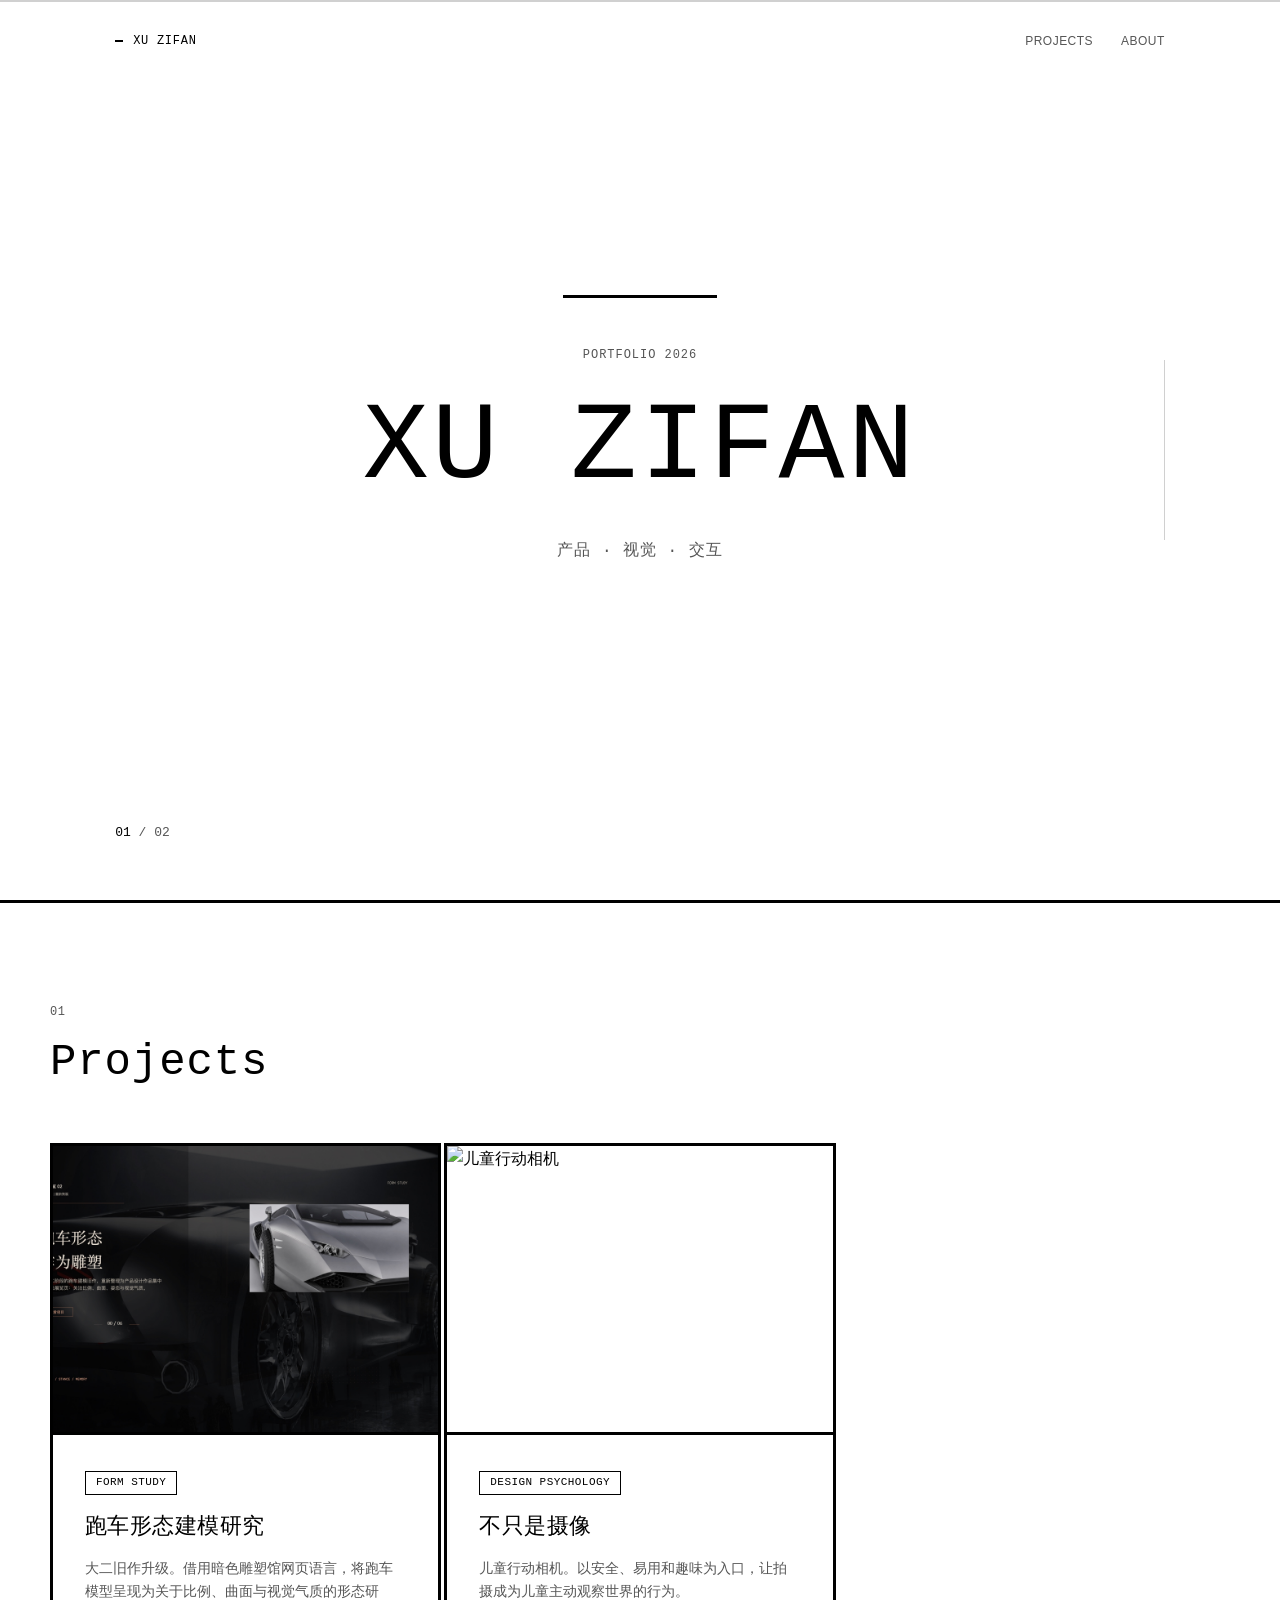
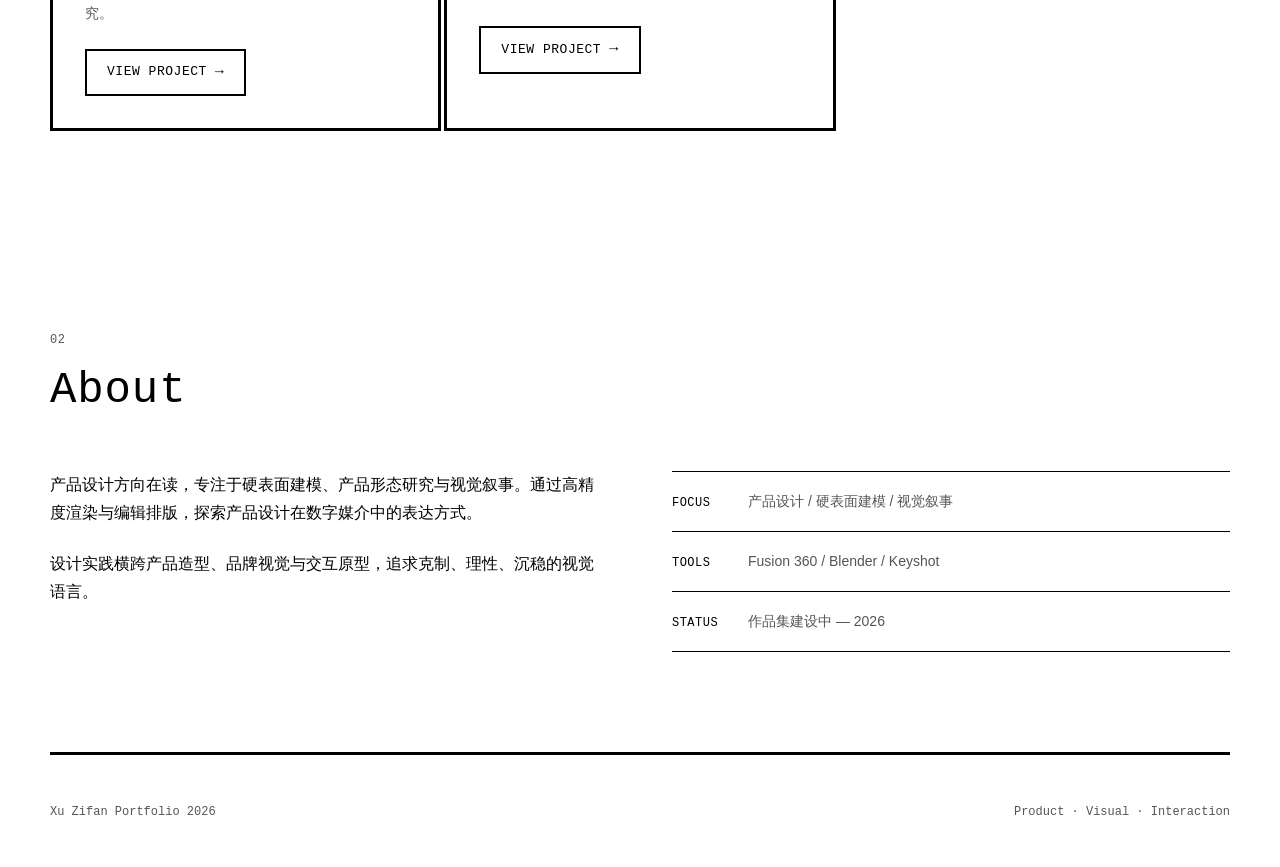
==== commit eec2a764: "Purge all remaining non-white backgrounds and warm color residuals" ====
--- a/index.html
+++ b/index.html
@@ -52,7 +52,7 @@
       .topbar.is-scrolled {
         top: 16px;
         padding: 10px 18px;
-        background: rgba(255, 255, 255, 0.92);
+        background: var(--bg);
         border: 1px solid var(--ink);
         color: var(--ink);
       }
@@ -271,7 +271,7 @@
       .project-card-image {
         overflow: hidden;
         aspect-ratio: 4 / 3;
-        background: #e0e0e0;
+        background: var(--bg);
         border-bottom: 3px solid var(--ink);
       }
 
